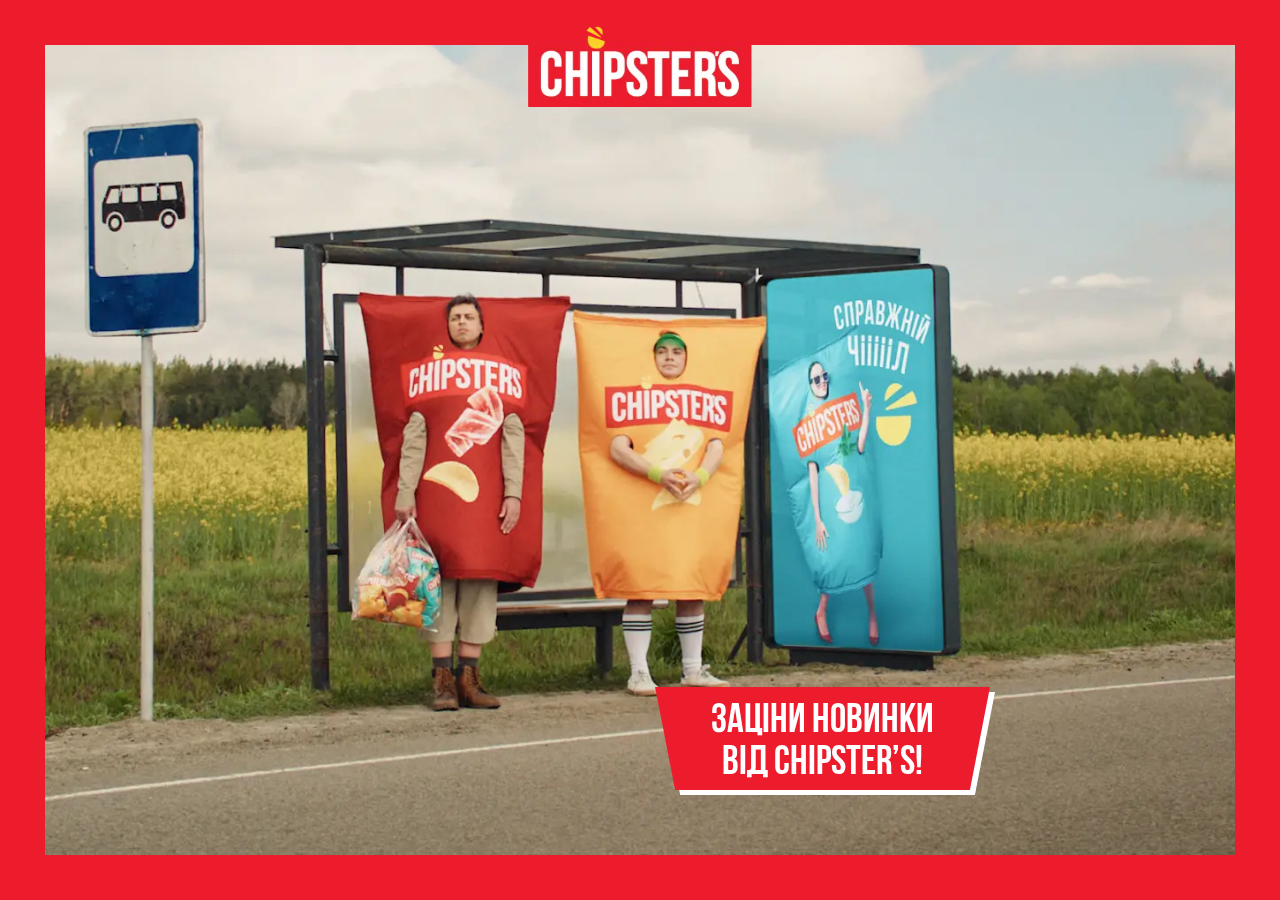
==== docs/index.html @ 25681786 "first commit" ====
<!DOCTYPE html>
<html lang="uk">

<head>
	<title>CHIPSTERS | HOME</title>
	<meta charset="UTF-8">
	<meta name="format-detection" content="telephone=no">
	<!-- <style>body{opacity: 0;}</style> -->
	<link rel="stylesheet" href="css/style.min.css?_v=20240806205118">
	<link rel="shortcut icon" href="favicon.ico">
	<!-- <meta name="robots" content="noindex, nofollow"> -->
	<meta name="viewport" content="width=device-width, initial-scale=1.0">
</head>

<body>
	<div class="wrapper">
		<div class="logo">
			<img src="img/logo.webp" width="161" height="58" alt="logo CHIPSTERS">
		</div>
		<main data-fp class="page">
			<section data-fp-section class="section-00">
				<div class="section-00__wrapper">
					<div class="section-00__bg">
						<picture>
							<source srcset="img/bg/bg-01-pc.webp" media="(min-width: 30.061em)" type="image/webp">
							<source srcset="img/bg/bg-01-mob.webp" media="(max-width: 30.061em)" type="image/webp">
							<img class="ibg" src="img/bg/bg-01-pc.webp" width="1400" height="830" alt="Зупинка, біля неї стоять дві пачки чипсів, чекаючи на автобус">
						</picture>
					</div>
					<div class="section-00__bus">
						<picture>
							<source srcset="img/bg/bus-01-pc.webp" media="(min-width: 30.061em)" type="image/webp">
							<source srcset="img/bg/bus-01-mob.webp" media="(max-width: 30.061em)" type="image/webp">
							<img class="ibg" src="img/bg/bus-01-pc.webp" width="1400" height="830" alt="автобус з чипсами-пасажирами, на автобусі надпис справжні чипси для справжнього чілу">
						</picture>
					</div>
					<div class="section-00__btn-wr">
						<button type="button" class="section-00__btn-bus btn btn_1" aria-label="кнопка для анімації автобуса">
							<span>Зацiни новинки<br> вiд CHIPSTER’S!</span>
						</button>
					</div>
					<div class="section-00__btn-2">
						<button type="button" class="section-00__btn-next btn btn_2" aria-label="кнопка перемикання на наступний екран сайту">
							<span>новинки<br> під'їхали</span>
						</button>
						<div class="section-00__arr"></div>
					</div>
					<button type="button" class="section-00__scroll scroll" aria-label="кнопка перемикання на наступний екран">
						<img class="ibg ibg--contain ibg--top" src="img/icons/scroll.svg" width="34" height="55" alt="іконка що вказує на скролл сторінки">
					</button>
				</div>
			</section>
			<section data-fp-section class="section-01">
				<div class="section-01__body slide-1">
					<svg class="section-01__img " width="1440" height="832" viewBox="0 0 1440 832" fill="none" xmlns="http://www.w3.org/2000/svg">
						<path d="M692.547 1315.8L727.543 458.898L770.26 1315.38L692.547 1315.8Z" fill="white" />
						<path d="M762.455 -398L727.543 458.898L684.742 -397.582L762.455 -398Z" fill="white" />
						<path d="M842.346 1308.77L727.539 458.898L918.8 1294.96L842.346 1308.77Z" fill="white" />
						<path d="M612.733 -390.972L727.54 458.898L536.195 -377.167L612.733 -390.972Z" fill="white" />
						<path d="M988.628 1275.97L727.543 458.898L1061.56 1249.2L988.628 1275.97Z" fill="white" />
						<path d="M466.375 -358.175L727.544 458.898L393.445 -331.402L466.375 -358.175Z" fill="white" />
						<path d="M1127.01 1218.41L727.539 458.898L1194.15 1179.34L1127.01 1218.41Z" fill="white" />
						<path d="M328.066 -300.614L727.541 458.898L260.844 -261.542L328.066 -300.614Z" fill="white" />
						<path d="M1253.23 1137.67L727.539 458.898L1312.57 1087.64L1253.23 1137.67Z" fill="white" />
						<path d="M201.845 -219.877L727.541 458.898L142.512 -169.845L201.845 -219.877Z" fill="white" />
						<path d="M1363.43 1036.35L727.543 458.898L1413.2 976.785L1363.43 1036.35Z" fill="white" />
						<path d="M91.5732 -118.558L727.543 458.898L41.8906 -58.9888L91.5732 -118.558Z" fill="white" />
						<path d="M1454.4 917.55L727.543 458.898L1492.92 850.2L1454.4 917.55Z" fill="white" />
						<path d="M0.598881 0.24585L727.542 458.898L-37.9219 67.5962L0.598881 0.24585Z" fill="white" />
						<path d="M1523.22 784.69L727.543 458.898L1549.49 711.734L1523.22 784.69Z" fill="white" />
						<path d="M-68.2164 133.106L727.544 458.898L-94.4844 206.062L-68.2164 133.106Z" fill="white" />
						<path d="M1567.86 642.041L727.539 458.898L1581.04 565.655L1567.86 642.041Z" fill="white" />
						<path d="M-112.867 275.755L727.54 458.898L-126.043 352.141L-112.867 275.755Z" fill="white" />
						<path d="M1587 493.787L727.543 458.898L1586.67 416.229L1587 493.787Z" fill="white" />
						<path d="M-132 424.01L727.542 458.898L-131.664 501.567L-132 424.01Z" fill="white" />
						<path d="M1580.04 344.444L727.543 458.898L1566.19 268.142L1580.04 344.444Z" fill="white" />
						<path d="M-125.035 573.352L727.541 458.898L-111.188 649.655L-125.035 573.352Z" fill="white" />
						<path d="M1547.14 198.616L727.543 458.898L1520.2 125.911L1547.14 198.616Z" fill="white" />
						<path d="M-92.1367 719.18L727.541 458.898L-65.1974 791.969L-92.1367 719.18Z" fill="white" />
						<path d="M1489.31 60.6523L727.543 458.898L1450.12 -6.27979L1489.31 60.6523Z" fill="white" />
						<path d="M-34.3125 857.144L727.543 458.898L4.87967 924.076L-34.3125 857.144Z" fill="white" />
						<path d="M1408.41 -65.1801L727.543 458.898L1358.14 -124.331L1408.41 -65.1801Z" fill="white" />
						<path d="M46.5898 982.976L727.543 458.898L96.8599 1042.13L46.5898 982.976Z" fill="white" />
						<path d="M1306.78 -175.116L727.539 458.898L1246.94 -224.646L1306.78 -175.116Z" fill="white" />
						<path d="M148.219 1092.91L727.541 458.898L208.056 1142.44L148.219 1092.91Z" fill="white" />
						<path d="M1187.53 -265.725L727.543 458.898L1120.05 -304.211L1187.53 -265.725Z" fill="white" />
						<path d="M267.477 1183.52L727.544 458.898L334.951 1222.01L267.477 1183.52Z" fill="white" />
						<path d="M1054.34 -334.331L727.543 458.898L981.159 -360.518L1054.34 -334.331Z" fill="white" />
						<path d="M400.66 1252.13L727.541 458.898L473.841 1278.31L400.66 1252.13Z" fill="white" />
						<path d="M911.163 -378.924L727.539 458.898L834.541 -391.976L911.163 -378.924Z" fill="white" />
						<path d="M543.832 1296.72L727.54 458.898L620.454 1309.77L543.832 1296.72Z" fill="white" />
					</svg>
					<div class="section-01__slider swiper">
						<div class="section-01__wrapper swiper-wrapper">

							<div class="section-01__slide swiper-slide">
								<div class="pack-slide">
									<div class="pack-slide__wr">
										<img loading="lazy" class="pack-slide__pack pack-lt ibg ibg--contain" src="img/packs/pack-01-pc.webp" width="376" height="437" alt="пачка чипсів">
										<svg data-da=".slide-1-pack,820.98,0" class="pack-slide__hand hand-left" width="1388" height="1196" viewBox="0 0 1388 1196" fill="none" xmlns="http://www.w3.org/2000/svg">
											<path class="hand-color" d="M10.1482 225.252C37.7268 385.329 181.028 746.978 337.256 893.183C656.264 1191.3 1216.47 1053.93 1216.47 1053.93L1233.94 1002.64C652.816 1020.48 354.418 332.757 260.501 106.695L10.1482 225.252Z" fill="#B32306" />
											<path d="M1231.9 999.269C1242.33 988.049 1255.6 978.896 1270.52 975.824C1279.01 974.039 1287.14 975.202 1295.83 975.085C1299.34 974.89 1304.1 987.358 1302.82 988.485C1293.12 995.984 1288.29 994.894 1277.22 998.695C1268.37 1001.49 1260.1 1007.12 1258.96 1017.42C1257.83 1027.72 1264.86 1037.49 1274.89 1040.83C1281.52 1043.15 1288.7 1042.25 1295.17 1039.27C1301.17 1036.34 1308.89 1033.93 1312.61 1027.66C1317.74 1019.28 1314.33 1008.34 1315.04 998.33C1315.31 994.668 1316.28 990.918 1318.55 988.217C1321.05 985.486 1325.13 984.25 1328.17 986.049C1331.2 987.847 1332.38 991.813 1333.03 995.36C1334.88 1005.05 1335.83 1015.09 1335.59 1025.03C1335.36 1033.05 1334.25 1041.65 1327.55 1046.6C1323.43 1049.53 1319.01 1052.02 1314.89 1054.95C1306.16 1060.64 1300.69 1068.09 1311.43 1075.46C1320.13 1081.39 1332.47 1080.33 1342.23 1079.36C1353.84 1078.15 1364.97 1076.76 1375.78 1072.75C1376.45 1072.43 1377.35 1072.07 1378.07 1072.22C1379.29 1072.56 1379.89 1073.69 1380.5 1074.83C1385.66 1088.69 1364.74 1092.76 1355.81 1094.84C1345.03 1097.15 1333.59 1097.85 1322.74 1095.58C1317.21 1094.57 1311.83 1092.83 1306.63 1090.57C1302.18 1088.71 1297.67 1084.43 1293.07 1083.31C1298.74 1093.49 1310.36 1100.27 1320.74 1104.53C1324.7 1106.22 1351.82 1110.82 1343.1 1120.61C1341.64 1122.25 1339.38 1123.01 1337.09 1123.54C1327.67 1125.44 1315.93 1121.58 1307.61 1116.82C1296.28 1110.49 1284.55 1102.76 1275.26 1093.76C1275.45 1111.39 1295.97 1123.83 1298.32 1139.75C1298.24 1145.08 1291.94 1141.51 1289.19 1140.16C1286.45 1138.81 1284.03 1136.21 1281.86 1133.82C1269.95 1120.55 1258.71 1105.02 1244.15 1095.22C1231.38 1086.66 1218.61 1078.09 1213.46 1062.28C1206.07 1039.5 1217.33 1015.36 1231.9 999.269Z" fill="#FEC39C" />
										</svg>
									</div>
									<div class="pack-slide__wr slide-1-pack">
										<picture>
											<source srcset="img/packs/pack-01-pc.webp" media="(min-width: 30.061em)" type="image/webp">
											<source srcset="img/packs/pack-01-mb.webp" media="(max-width: 30.061em)" type="image/webp">
											<img loading="lazy" class="pack-slide__pack pack-center ibg ibg--contain" src="img/packs/pack-01-pc.webp" width="376" height="437" alt="пачка чипсів">
										</picture>
										<div class="swiper-lazy-preloader"></div>
									</div>
									<div class="pack-slide__wr">
										<img loading="lazy" class="pack-slide__pack pack-rt ibg ibg--contain" src="img/packs/pack-01-pc.webp" width="376" height="437" alt="пачка чипсів">
										<svg data-da=".slide-1-pack,820.98,1" class="pack-slide__hand hand-right" width="762" height="504" viewBox="0 0 762 504" fill="none" xmlns="http://www.w3.org/2000/svg">
											<path class="hand-color" d="M590.859 327.993C534.707 316.423 479.385 295.255 430.244 261.28C417.548 252.501 404.939 237.028 381.032 230.828C360.34 227.769 339.079 228.724 318.566 233.774C299.282 238.598 275.85 245.246 261.005 255.652C242.185 268.994 219.065 296.542 213.813 321.552C201.142 299.432 187.747 269.544 160.13 282.194C167.54 278.828 180.539 253.179 183.729 245.494C188.57 233.615 194.47 222.565 201.192 212.086C214.532 191.327 230.895 173.603 248.63 158.274C278.365 132.78 303.483 117.76 338.515 103.909C350.949 98.9385 364.546 94.5971 378.647 91.928C378.601 91.776 378.601 91.7761 378.703 91.5769C436.918 80.9892 516.594 86.2147 549.947 126.397C573.315 154.434 582.551 167.318 610.017 191.214C658.985 233.743 688.264 240.561 736.868 250.208L735.233 340.893C687.348 341.683 639.601 338.096 590.859 327.993Z" fill="#B32306" />
											<path d="M213.16 329.593C209.303 338.824 201.654 346.767 195.906 355.102C186.473 368.946 179.059 384.646 166.686 396.263C162.997 399.608 159.455 402.905 155.526 405.993C148.962 411.089 141.441 415.157 135.116 420.51C132.028 423.162 125.378 434.952 121.373 434.564C116.73 434.213 112.5 430.397 111.373 425.591C108.335 411.228 127.914 401.477 126.924 387.46C126.266 378.837 123.977 368.568 115.726 367.536C92.6806 364.728 63.5785 407.352 92.4651 416.628C96.9397 418.033 104.008 419.442 104.07 426.089C104.045 429.764 99.2392 432.631 95.6923 433.764C91.8038 434.839 84.2154 434.929 80.5357 432.937C69.1553 426.904 58.3859 414.843 57.6918 400.732C57.2986 388.692 63.8262 378.108 72.1123 370.129C76.9025 365.599 79.9907 362.947 86.4984 358.202C91.5638 354.585 96.1656 352.116 101.562 349.059C92.7812 345.197 81.386 347.168 71.9628 346.011C59.8539 344.544 46.8585 348.193 35.0301 349.803C30.6626 350.365 22.7482 352.058 20.0162 346.764C17.3301 341.622 24.0671 337.638 27.4407 335.394C33.347 331.341 40.6346 329.181 47.744 328.578C52.4988 328.226 55.2507 327.681 61.5294 327.01C68.445 326.301 76.8641 326.28 84.1009 326.636C88.4022 326.929 92.7035 327.222 97.0966 327.819C99.6346 328.176 106.836 327.876 108.66 329.627C100.348 321.948 91.8266 322.169 81.639 320.089C75.9361 318.91 70.0956 317.275 64.4488 315.744C58.0731 313.947 51.3459 312.595 45.2302 310.048C42.0755 308.722 35.2971 305.053 35.0369 300.97C34.0932 287.105 87.5036 303.55 92.6815 304.063C96.198 304.441 100.056 304.875 103.608 305.908C90.2143 295.351 84.3584 292.055 72.6208 279.47C69.9858 276.645 61.2298 269.107 62.7329 264.961C65.1074 258.87 73.9498 264.546 76.5032 266.564C94.3668 281.193 125.562 294.898 148.179 285.01C155.044 281.985 161.735 277.849 169.15 276.648C181.182 274.639 193.495 280.541 202.323 289.388C209.086 296.229 214.193 305.098 215.32 314.737C215.891 320.388 214.913 325.2 213.16 329.593Z" fill="#FEC39C" />
										</svg>
									</div>
								</div>
							</div>
							<div class="section-01__slide swiper-slide">
								<div class="pack-slide">
									<div class="pack-slide__wr">
										<img loading="lazy" class="pack-slide__pack pack-lt ibg ibg--contain" src="img/packs/pack-02-pc.webp" width="376" height="437" alt="пачка чипсів">
										<svg data-da=".slide-2-pack,820.98,0" class="pack-slide__hand hand-left" width="1388" height="1196" viewBox="0 0 1388 1196" fill="none" xmlns="http://www.w3.org/2000/svg">
											<path class="hand-color" d="M10.1482 225.252C37.7268 385.329 181.028 746.978 337.256 893.183C656.264 1191.3 1216.47 1053.93 1216.47 1053.93L1233.94 1002.64C652.816 1020.48 354.418 332.757 260.501 106.695L10.1482 225.252Z" fill="#B32306" />
											<path d="M1231.9 999.269C1242.33 988.049 1255.6 978.896 1270.52 975.824C1279.01 974.039 1287.14 975.202 1295.83 975.085C1299.34 974.89 1304.1 987.358 1302.82 988.485C1293.12 995.984 1288.29 994.894 1277.22 998.695C1268.37 1001.49 1260.1 1007.12 1258.96 1017.42C1257.83 1027.72 1264.86 1037.49 1274.89 1040.83C1281.52 1043.15 1288.7 1042.25 1295.17 1039.27C1301.17 1036.34 1308.89 1033.93 1312.61 1027.66C1317.74 1019.28 1314.33 1008.34 1315.04 998.33C1315.31 994.668 1316.28 990.918 1318.55 988.217C1321.05 985.486 1325.13 984.25 1328.17 986.049C1331.2 987.847 1332.38 991.813 1333.03 995.36C1334.88 1005.05 1335.83 1015.09 1335.59 1025.03C1335.36 1033.05 1334.25 1041.65 1327.55 1046.6C1323.43 1049.53 1319.01 1052.02 1314.89 1054.95C1306.16 1060.64 1300.69 1068.09 1311.43 1075.46C1320.13 1081.39 1332.47 1080.33 1342.23 1079.36C1353.84 1078.15 1364.97 1076.76 1375.78 1072.75C1376.45 1072.43 1377.35 1072.07 1378.07 1072.22C1379.29 1072.56 1379.89 1073.69 1380.5 1074.83C1385.66 1088.69 1364.74 1092.76 1355.81 1094.84C1345.03 1097.15 1333.59 1097.85 1322.74 1095.58C1317.21 1094.57 1311.83 1092.83 1306.63 1090.57C1302.18 1088.71 1297.67 1084.43 1293.07 1083.31C1298.74 1093.49 1310.36 1100.27 1320.74 1104.53C1324.7 1106.22 1351.82 1110.82 1343.1 1120.61C1341.64 1122.25 1339.38 1123.01 1337.09 1123.54C1327.67 1125.44 1315.93 1121.58 1307.61 1116.82C1296.28 1110.49 1284.55 1102.76 1275.26 1093.76C1275.45 1111.39 1295.97 1123.83 1298.32 1139.75C1298.24 1145.08 1291.94 1141.51 1289.19 1140.16C1286.45 1138.81 1284.03 1136.21 1281.86 1133.82C1269.95 1120.55 1258.71 1105.02 1244.15 1095.22C1231.38 1086.66 1218.61 1078.09 1213.46 1062.28C1206.07 1039.5 1217.33 1015.36 1231.9 999.269Z" fill="#FEC39C" />
										</svg>
									</div>
									<div class="pack-slide__wr slide-2-pack">
										<picture>
											<source srcset="img/packs/pack-02-pc.webp" media="(min-width: 30.061em)" type="image/webp">
											<source srcset="img/packs/pack-02-mb.webp" media="(max-width: 30.061em)" type="image/webp">
											<img loading="lazy" class="pack-slide__pack pack-center ibg ibg--contain" src="img/packs/pack-02-pc.webp" width="376" height="437" alt="пачка чипсів">
										</picture>
										<div class="swiper-lazy-preloader"></div>
									</div>
									<div class="pack-slide__wr">
										<img loading="lazy" class="pack-slide__pack pack-rt ibg ibg--contain" src="img/packs/pack-02-pc.webp" width="376" height="437" alt="пачка чипсів">
										<svg data-da=".slide-2-pack,820.98,1" class="pack-slide__hand hand-right" width="762" height="504" viewBox="0 0 762 504" fill="none" xmlns="http://www.w3.org/2000/svg">
											<path class="hand-color" d="M590.859 327.993C534.707 316.423 479.385 295.255 430.244 261.28C417.548 252.501 404.939 237.028 381.032 230.828C360.34 227.769 339.079 228.724 318.566 233.774C299.282 238.598 275.85 245.246 261.005 255.652C242.185 268.994 219.065 296.542 213.813 321.552C201.142 299.432 187.747 269.544 160.13 282.194C167.54 278.828 180.539 253.179 183.729 245.494C188.57 233.615 194.47 222.565 201.192 212.086C214.532 191.327 230.895 173.603 248.63 158.274C278.365 132.78 303.483 117.76 338.515 103.909C350.949 98.9385 364.546 94.5971 378.647 91.928C378.601 91.776 378.601 91.7761 378.703 91.5769C436.918 80.9892 516.594 86.2147 549.947 126.397C573.315 154.434 582.551 167.318 610.017 191.214C658.985 233.743 688.264 240.561 736.868 250.208L735.233 340.893C687.348 341.683 639.601 338.096 590.859 327.993Z" fill="#B32306" />
											<path d="M213.16 329.593C209.303 338.824 201.654 346.767 195.906 355.102C186.473 368.946 179.059 384.646 166.686 396.263C162.997 399.608 159.455 402.905 155.526 405.993C148.962 411.089 141.441 415.157 135.116 420.51C132.028 423.162 125.378 434.952 121.373 434.564C116.73 434.213 112.5 430.397 111.373 425.591C108.335 411.228 127.914 401.477 126.924 387.46C126.266 378.837 123.977 368.568 115.726 367.536C92.6806 364.728 63.5785 407.352 92.4651 416.628C96.9397 418.033 104.008 419.442 104.07 426.089C104.045 429.764 99.2392 432.631 95.6923 433.764C91.8038 434.839 84.2154 434.929 80.5357 432.937C69.1553 426.904 58.3859 414.843 57.6918 400.732C57.2986 388.692 63.8262 378.108 72.1123 370.129C76.9025 365.599 79.9907 362.947 86.4984 358.202C91.5638 354.585 96.1656 352.116 101.562 349.059C92.7812 345.197 81.386 347.168 71.9628 346.011C59.8539 344.544 46.8585 348.193 35.0301 349.803C30.6626 350.365 22.7482 352.058 20.0162 346.764C17.3301 341.622 24.0671 337.638 27.4407 335.394C33.347 331.341 40.6346 329.181 47.744 328.578C52.4988 328.226 55.2507 327.681 61.5294 327.01C68.445 326.301 76.8641 326.28 84.1009 326.636C88.4022 326.929 92.7035 327.222 97.0966 327.819C99.6346 328.176 106.836 327.876 108.66 329.627C100.348 321.948 91.8266 322.169 81.639 320.089C75.9361 318.91 70.0956 317.275 64.4488 315.744C58.0731 313.947 51.3459 312.595 45.2302 310.048C42.0755 308.722 35.2971 305.053 35.0369 300.97C34.0932 287.105 87.5036 303.55 92.6815 304.063C96.198 304.441 100.056 304.875 103.608 305.908C90.2143 295.351 84.3584 292.055 72.6208 279.47C69.9858 276.645 61.2298 269.107 62.7329 264.961C65.1074 258.87 73.9498 264.546 76.5032 266.564C94.3668 281.193 125.562 294.898 148.179 285.01C155.044 281.985 161.735 277.849 169.15 276.648C181.182 274.639 193.495 280.541 202.323 289.388C209.086 296.229 214.193 305.098 215.32 314.737C215.891 320.388 214.913 325.2 213.16 329.593Z" fill="#FEC39C" />
										</svg>
									</div>
								</div>
							</div>
							<div class="section-01__slide swiper-slide">
								<div class="pack-slide">
									<div class="pack-slide__wr">
										<img loading="lazy" class="pack-slide__pack pack-lt ibg ibg--contain" src="img/packs/pack-03-pc.webp" width="376" height="437" alt="пачка чипсів">
										<svg data-da=".slide-3-pack,820.98,0" class="pack-slide__hand hand-left" width="1388" height="1196" viewBox="0 0 1388 1196" fill="none" xmlns="http://www.w3.org/2000/svg">
											<path class="hand-color" d="M10.1482 225.252C37.7268 385.329 181.028 746.978 337.256 893.183C656.264 1191.3 1216.47 1053.93 1216.47 1053.93L1233.94 1002.64C652.816 1020.48 354.418 332.757 260.501 106.695L10.1482 225.252Z" fill="#B32306" />
											<path d="M1231.9 999.269C1242.33 988.049 1255.6 978.896 1270.52 975.824C1279.01 974.039 1287.14 975.202 1295.83 975.085C1299.34 974.89 1304.1 987.358 1302.82 988.485C1293.12 995.984 1288.29 994.894 1277.22 998.695C1268.37 1001.49 1260.1 1007.12 1258.96 1017.42C1257.83 1027.72 1264.86 1037.49 1274.89 1040.83C1281.52 1043.15 1288.7 1042.25 1295.17 1039.27C1301.17 1036.34 1308.89 1033.93 1312.61 1027.66C1317.74 1019.28 1314.33 1008.34 1315.04 998.33C1315.31 994.668 1316.28 990.918 1318.55 988.217C1321.05 985.486 1325.13 984.25 1328.17 986.049C1331.2 987.847 1332.38 991.813 1333.03 995.36C1334.88 1005.05 1335.83 1015.09 1335.59 1025.03C1335.36 1033.05 1334.25 1041.65 1327.55 1046.6C1323.43 1049.53 1319.01 1052.02 1314.89 1054.95C1306.16 1060.64 1300.69 1068.09 1311.43 1075.46C1320.13 1081.39 1332.47 1080.33 1342.23 1079.36C1353.84 1078.15 1364.97 1076.76 1375.78 1072.75C1376.45 1072.43 1377.35 1072.07 1378.07 1072.22C1379.29 1072.56 1379.89 1073.69 1380.5 1074.83C1385.66 1088.69 1364.74 1092.76 1355.81 1094.84C1345.03 1097.15 1333.59 1097.85 1322.74 1095.58C1317.21 1094.57 1311.83 1092.83 1306.63 1090.57C1302.18 1088.71 1297.67 1084.43 1293.07 1083.31C1298.74 1093.49 1310.36 1100.27 1320.74 1104.53C1324.7 1106.22 1351.82 1110.82 1343.1 1120.61C1341.64 1122.25 1339.38 1123.01 1337.09 1123.54C1327.67 1125.44 1315.93 1121.58 1307.61 1116.82C1296.28 1110.49 1284.55 1102.76 1275.26 1093.76C1275.45 1111.39 1295.97 1123.83 1298.32 1139.75C1298.24 1145.08 1291.94 1141.51 1289.19 1140.16C1286.45 1138.81 1284.03 1136.21 1281.86 1133.82C1269.95 1120.55 1258.71 1105.02 1244.15 1095.22C1231.38 1086.66 1218.61 1078.09 1213.46 1062.28C1206.07 1039.5 1217.33 1015.36 1231.9 999.269Z" fill="#FEC39C" />
										</svg>
									</div>
									<div class="pack-slide__wr slide-3-pack">
										<picture>
											<source srcset="img/packs/pack-03-pc.webp" media="(min-width: 30.061em)" type="image/webp">
											<source srcset="img/packs/pack-03-mb.webp" media="(max-width: 30.061em)" type="image/webp">
											<img loading="lazy" class="pack-slide__pack pack-center ibg ibg--contain" src="img/packs/pack-03-pc.webp" width="376" height="437" alt="пачка чипсів">
										</picture>
										<div class="swiper-lazy-preloader"></div>
									</div>
									<div class="pack-slide__wr">
										<img loading="lazy" class="pack-slide__pack pack-rt ibg ibg--contain" src="img/packs/pack-03-pc.webp" width="376" height="437" alt="пачка чипсів">
										<svg data-da=".slide-3-pack,820.98,1" class="pack-slide__hand hand-right" width="762" height="504" viewBox="0 0 762 504" fill="none" xmlns="http://www.w3.org/2000/svg">
											<path class="hand-color" d="M590.859 327.993C534.707 316.423 479.385 295.255 430.244 261.28C417.548 252.501 404.939 237.028 381.032 230.828C360.34 227.769 339.079 228.724 318.566 233.774C299.282 238.598 275.85 245.246 261.005 255.652C242.185 268.994 219.065 296.542 213.813 321.552C201.142 299.432 187.747 269.544 160.13 282.194C167.54 278.828 180.539 253.179 183.729 245.494C188.57 233.615 194.47 222.565 201.192 212.086C214.532 191.327 230.895 173.603 248.63 158.274C278.365 132.78 303.483 117.76 338.515 103.909C350.949 98.9385 364.546 94.5971 378.647 91.928C378.601 91.776 378.601 91.7761 378.703 91.5769C436.918 80.9892 516.594 86.2147 549.947 126.397C573.315 154.434 582.551 167.318 610.017 191.214C658.985 233.743 688.264 240.561 736.868 250.208L735.233 340.893C687.348 341.683 639.601 338.096 590.859 327.993Z" fill="#B32306" />
											<path d="M213.16 329.593C209.303 338.824 201.654 346.767 195.906 355.102C186.473 368.946 179.059 384.646 166.686 396.263C162.997 399.608 159.455 402.905 155.526 405.993C148.962 411.089 141.441 415.157 135.116 420.51C132.028 423.162 125.378 434.952 121.373 434.564C116.73 434.213 112.5 430.397 111.373 425.591C108.335 411.228 127.914 401.477 126.924 387.46C126.266 378.837 123.977 368.568 115.726 367.536C92.6806 364.728 63.5785 407.352 92.4651 416.628C96.9397 418.033 104.008 419.442 104.07 426.089C104.045 429.764 99.2392 432.631 95.6923 433.764C91.8038 434.839 84.2154 434.929 80.5357 432.937C69.1553 426.904 58.3859 414.843 57.6918 400.732C57.2986 388.692 63.8262 378.108 72.1123 370.129C76.9025 365.599 79.9907 362.947 86.4984 358.202C91.5638 354.585 96.1656 352.116 101.562 349.059C92.7812 345.197 81.386 347.168 71.9628 346.011C59.8539 344.544 46.8585 348.193 35.0301 349.803C30.6626 350.365 22.7482 352.058 20.0162 346.764C17.3301 341.622 24.0671 337.638 27.4407 335.394C33.347 331.341 40.6346 329.181 47.744 328.578C52.4988 328.226 55.2507 327.681 61.5294 327.01C68.445 326.301 76.8641 326.28 84.1009 326.636C88.4022 326.929 92.7035 327.222 97.0966 327.819C99.6346 328.176 106.836 327.876 108.66 329.627C100.348 321.948 91.8266 322.169 81.639 320.089C75.9361 318.91 70.0956 317.275 64.4488 315.744C58.0731 313.947 51.3459 312.595 45.2302 310.048C42.0755 308.722 35.2971 305.053 35.0369 300.97C34.0932 287.105 87.5036 303.55 92.6815 304.063C96.198 304.441 100.056 304.875 103.608 305.908C90.2143 295.351 84.3584 292.055 72.6208 279.47C69.9858 276.645 61.2298 269.107 62.7329 264.961C65.1074 258.87 73.9498 264.546 76.5032 266.564C94.3668 281.193 125.562 294.898 148.179 285.01C155.044 281.985 161.735 277.849 169.15 276.648C181.182 274.639 193.495 280.541 202.323 289.388C209.086 296.229 214.193 305.098 215.32 314.737C215.891 320.388 214.913 325.2 213.16 329.593Z" fill="#FEC39C" />
										</svg>
									</div>
								</div>
							</div>
							<div class="section-01__slide swiper-slide">
								<div class="pack-slide">
									<div class="pack-slide__wr">
										<img loading="lazy" class="pack-slide__pack pack-lt ibg ibg--contain" src="img/packs/pack-04-pc.webp" width="376" height="437" alt="пачка чипсів">
										<svg data-da=".slide-4-pack,820.98,0" class="pack-slide__hand hand-left" width="1388" height="1196" viewBox="0 0 1388 1196" fill="none" xmlns="http://www.w3.org/2000/svg">
											<path class="hand-color" d="M10.1482 225.252C37.7268 385.329 181.028 746.978 337.256 893.183C656.264 1191.3 1216.47 1053.93 1216.47 1053.93L1233.94 1002.64C652.816 1020.48 354.418 332.757 260.501 106.695L10.1482 225.252Z" fill="#B32306" />
											<path d="M1231.9 999.269C1242.33 988.049 1255.6 978.896 1270.52 975.824C1279.01 974.039 1287.14 975.202 1295.83 975.085C1299.34 974.89 1304.1 987.358 1302.82 988.485C1293.12 995.984 1288.29 994.894 1277.22 998.695C1268.37 1001.49 1260.1 1007.12 1258.96 1017.42C1257.83 1027.72 1264.86 1037.49 1274.89 1040.83C1281.52 1043.15 1288.7 1042.25 1295.17 1039.27C1301.17 1036.34 1308.89 1033.93 1312.61 1027.66C1317.74 1019.28 1314.33 1008.34 1315.04 998.33C1315.31 994.668 1316.28 990.918 1318.55 988.217C1321.05 985.486 1325.13 984.25 1328.17 986.049C1331.2 987.847 1332.38 991.813 1333.03 995.36C1334.88 1005.05 1335.83 1015.09 1335.59 1025.03C1335.36 1033.05 1334.25 1041.65 1327.55 1046.6C1323.43 1049.53 1319.01 1052.02 1314.89 1054.95C1306.16 1060.64 1300.69 1068.09 1311.43 1075.46C1320.13 1081.39 1332.47 1080.33 1342.23 1079.36C1353.84 1078.15 1364.97 1076.76 1375.78 1072.75C1376.45 1072.43 1377.35 1072.07 1378.07 1072.22C1379.29 1072.56 1379.89 1073.69 1380.5 1074.83C1385.66 1088.69 1364.74 1092.76 1355.81 1094.84C1345.03 1097.15 1333.59 1097.85 1322.74 1095.58C1317.21 1094.57 1311.83 1092.83 1306.63 1090.57C1302.18 1088.71 1297.67 1084.43 1293.07 1083.31C1298.74 1093.49 1310.36 1100.27 1320.74 1104.53C1324.7 1106.22 1351.82 1110.82 1343.1 1120.61C1341.64 1122.25 1339.38 1123.01 1337.09 1123.54C1327.67 1125.44 1315.93 1121.58 1307.61 1116.82C1296.28 1110.49 1284.55 1102.76 1275.26 1093.76C1275.45 1111.39 1295.97 1123.83 1298.32 1139.75C1298.24 1145.08 1291.94 1141.51 1289.19 1140.16C1286.45 1138.81 1284.03 1136.21 1281.86 1133.82C1269.95 1120.55 1258.71 1105.02 1244.15 1095.22C1231.38 1086.66 1218.61 1078.09 1213.46 1062.28C1206.07 1039.5 1217.33 1015.36 1231.9 999.269Z" fill="#FEC39C" />
										</svg>
									</div>
									<div class="pack-slide__wr slide-4-pack">
										<picture>
											<source srcset="img/packs/pack-04-pc.webp" media="(min-width: 30.061em)" type="image/webp">
											<source srcset="img/packs/pack-04-mb.webp" media="(max-width: 30.061em)" type="image/webp">
											<img loading="lazy" class="pack-slide__pack pack-center ibg ibg--contain" src="img/packs/pack-04-pc.webp" width="376" height="437" alt="пачка чипсів">
										</picture>
										<div class="swiper-lazy-preloader"></div>
									</div>
									<div class="pack-slide__wr">
										<img loading="lazy" class="pack-slide__pack pack-rt ibg ibg--contain" src="img/packs/pack-04-pc.webp" width="376" height="437" alt="пачка чипсів">
										<svg data-da=".slide-4-pack,820.98,1" class="pack-slide__hand hand-right" width="762" height="504" viewBox="0 0 762 504" fill="none" xmlns="http://www.w3.org/2000/svg">
											<path class="hand-color" d="M590.859 327.993C534.707 316.423 479.385 295.255 430.244 261.28C417.548 252.501 404.939 237.028 381.032 230.828C360.34 227.769 339.079 228.724 318.566 233.774C299.282 238.598 275.85 245.246 261.005 255.652C242.185 268.994 219.065 296.542 213.813 321.552C201.142 299.432 187.747 269.544 160.13 282.194C167.54 278.828 180.539 253.179 183.729 245.494C188.57 233.615 194.47 222.565 201.192 212.086C214.532 191.327 230.895 173.603 248.63 158.274C278.365 132.78 303.483 117.76 338.515 103.909C350.949 98.9385 364.546 94.5971 378.647 91.928C378.601 91.776 378.601 91.7761 378.703 91.5769C436.918 80.9892 516.594 86.2147 549.947 126.397C573.315 154.434 582.551 167.318 610.017 191.214C658.985 233.743 688.264 240.561 736.868 250.208L735.233 340.893C687.348 341.683 639.601 338.096 590.859 327.993Z" fill="#B32306" />
											<path d="M213.16 329.593C209.303 338.824 201.654 346.767 195.906 355.102C186.473 368.946 179.059 384.646 166.686 396.263C162.997 399.608 159.455 402.905 155.526 405.993C148.962 411.089 141.441 415.157 135.116 420.51C132.028 423.162 125.378 434.952 121.373 434.564C116.73 434.213 112.5 430.397 111.373 425.591C108.335 411.228 127.914 401.477 126.924 387.46C126.266 378.837 123.977 368.568 115.726 367.536C92.6806 364.728 63.5785 407.352 92.4651 416.628C96.9397 418.033 104.008 419.442 104.07 426.089C104.045 429.764 99.2392 432.631 95.6923 433.764C91.8038 434.839 84.2154 434.929 80.5357 432.937C69.1553 426.904 58.3859 414.843 57.6918 400.732C57.2986 388.692 63.8262 378.108 72.1123 370.129C76.9025 365.599 79.9907 362.947 86.4984 358.202C91.5638 354.585 96.1656 352.116 101.562 349.059C92.7812 345.197 81.386 347.168 71.9628 346.011C59.8539 344.544 46.8585 348.193 35.0301 349.803C30.6626 350.365 22.7482 352.058 20.0162 346.764C17.3301 341.622 24.0671 337.638 27.4407 335.394C33.347 331.341 40.6346 329.181 47.744 328.578C52.4988 328.226 55.2507 327.681 61.5294 327.01C68.445 326.301 76.8641 326.28 84.1009 326.636C88.4022 326.929 92.7035 327.222 97.0966 327.819C99.6346 328.176 106.836 327.876 108.66 329.627C100.348 321.948 91.8266 322.169 81.639 320.089C75.9361 318.91 70.0956 317.275 64.4488 315.744C58.0731 313.947 51.3459 312.595 45.2302 310.048C42.0755 308.722 35.2971 305.053 35.0369 300.97C34.0932 287.105 87.5036 303.55 92.6815 304.063C96.198 304.441 100.056 304.875 103.608 305.908C90.2143 295.351 84.3584 292.055 72.6208 279.47C69.9858 276.645 61.2298 269.107 62.7329 264.961C65.1074 258.87 73.9498 264.546 76.5032 266.564C94.3668 281.193 125.562 294.898 148.179 285.01C155.044 281.985 161.735 277.849 169.15 276.648C181.182 274.639 193.495 280.541 202.323 289.388C209.086 296.229 214.193 305.098 215.32 314.737C215.891 320.388 214.913 325.2 213.16 329.593Z" fill="#FEC39C" />
										</svg>
									</div>
								</div>
							</div>
							<div class="section-01__slide swiper-slide">
								<div class="pack-slide">
									<div class="pack-slide__wr">
										<img loading="lazy" class="pack-slide__pack pack-lt ibg ibg--contain" src="img/packs/pack-05-pc.webp" width="376" height="437" alt="пачка чипсів">
										<svg data-da=".slide-5-pack,820.98,0" class="pack-slide__hand hand-left" width="1388" height="1196" viewBox="0 0 1388 1196" fill="none" xmlns="http://www.w3.org/2000/svg">
											<path class="hand-color" d="M10.1482 225.252C37.7268 385.329 181.028 746.978 337.256 893.183C656.264 1191.3 1216.47 1053.93 1216.47 1053.93L1233.94 1002.64C652.816 1020.48 354.418 332.757 260.501 106.695L10.1482 225.252Z" fill="#B32306" />
											<path d="M1231.9 999.269C1242.33 988.049 1255.6 978.896 1270.52 975.824C1279.01 974.039 1287.14 975.202 1295.83 975.085C1299.34 974.89 1304.1 987.358 1302.82 988.485C1293.12 995.984 1288.29 994.894 1277.22 998.695C1268.37 1001.49 1260.1 1007.12 1258.96 1017.42C1257.83 1027.72 1264.86 1037.49 1274.89 1040.83C1281.52 1043.15 1288.7 1042.25 1295.17 1039.27C1301.17 1036.34 1308.89 1033.93 1312.61 1027.66C1317.74 1019.28 1314.33 1008.34 1315.04 998.33C1315.31 994.668 1316.28 990.918 1318.55 988.217C1321.05 985.486 1325.13 984.25 1328.17 986.049C1331.2 987.847 1332.38 991.813 1333.03 995.36C1334.88 1005.05 1335.83 1015.09 1335.59 1025.03C1335.36 1033.05 1334.25 1041.65 1327.55 1046.6C1323.43 1049.53 1319.01 1052.02 1314.89 1054.95C1306.16 1060.64 1300.69 1068.09 1311.43 1075.46C1320.13 1081.39 1332.47 1080.33 1342.23 1079.36C1353.84 1078.15 1364.97 1076.76 1375.78 1072.75C1376.45 1072.43 1377.35 1072.07 1378.07 1072.22C1379.29 1072.56 1379.89 1073.69 1380.5 1074.83C1385.66 1088.69 1364.74 1092.76 1355.81 1094.84C1345.03 1097.15 1333.59 1097.85 1322.74 1095.58C1317.21 1094.57 1311.83 1092.83 1306.63 1090.57C1302.18 1088.71 1297.67 1084.43 1293.07 1083.31C1298.74 1093.49 1310.36 1100.27 1320.74 1104.53C1324.7 1106.22 1351.82 1110.82 1343.1 1120.61C1341.64 1122.25 1339.38 1123.01 1337.09 1123.54C1327.67 1125.44 1315.93 1121.58 1307.61 1116.82C1296.28 1110.49 1284.55 1102.76 1275.26 1093.76C1275.45 1111.39 1295.97 1123.83 1298.32 1139.75C1298.24 1145.08 1291.94 1141.51 1289.19 1140.16C1286.45 1138.81 1284.03 1136.21 1281.86 1133.82C1269.95 1120.55 1258.71 1105.02 1244.15 1095.22C1231.38 1086.66 1218.61 1078.09 1213.46 1062.28C1206.07 1039.5 1217.33 1015.36 1231.9 999.269Z" fill="#FEC39C" />
										</svg>
									</div>
									<div class="pack-slide__wr slide-5-pack">
										<picture>
											<source srcset="img/packs/pack-05-pc.webp" media="(min-width: 30.061em)" type="image/webp">
											<source srcset="img/packs/pack-05-mb.webp" media="(max-width: 30.061em)" type="image/webp">
											<img loading="lazy" class="pack-slide__pack pack-center ibg ibg--contain" src="img/packs/pack-05-pc.webp" width="376" height="437" alt="пачка чипсів">
										</picture>
										<div class="swiper-lazy-preloader"></div>
									</div>
									<div class="pack-slide__wr">
										<img loading="lazy" class="pack-slide__pack pack-rt ibg ibg--contain" src="img/packs/pack-05-pc.webp" width="376" height="437" alt="пачка чипсів">
										<svg data-da=".slide-5-pack,820.98,1" class="pack-slide__hand hand-right" width="762" height="504" viewBox="0 0 762 504" fill="none" xmlns="http://www.w3.org/2000/svg">
											<path class="hand-color" d="M590.859 327.993C534.707 316.423 479.385 295.255 430.244 261.28C417.548 252.501 404.939 237.028 381.032 230.828C360.34 227.769 339.079 228.724 318.566 233.774C299.282 238.598 275.85 245.246 261.005 255.652C242.185 268.994 219.065 296.542 213.813 321.552C201.142 299.432 187.747 269.544 160.13 282.194C167.54 278.828 180.539 253.179 183.729 245.494C188.57 233.615 194.47 222.565 201.192 212.086C214.532 191.327 230.895 173.603 248.63 158.274C278.365 132.78 303.483 117.76 338.515 103.909C350.949 98.9385 364.546 94.5971 378.647 91.928C378.601 91.776 378.601 91.7761 378.703 91.5769C436.918 80.9892 516.594 86.2147 549.947 126.397C573.315 154.434 582.551 167.318 610.017 191.214C658.985 233.743 688.264 240.561 736.868 250.208L735.233 340.893C687.348 341.683 639.601 338.096 590.859 327.993Z" fill="#B32306" />
											<path d="M213.16 329.593C209.303 338.824 201.654 346.767 195.906 355.102C186.473 368.946 179.059 384.646 166.686 396.263C162.997 399.608 159.455 402.905 155.526 405.993C148.962 411.089 141.441 415.157 135.116 420.51C132.028 423.162 125.378 434.952 121.373 434.564C116.73 434.213 112.5 430.397 111.373 425.591C108.335 411.228 127.914 401.477 126.924 387.46C126.266 378.837 123.977 368.568 115.726 367.536C92.6806 364.728 63.5785 407.352 92.4651 416.628C96.9397 418.033 104.008 419.442 104.07 426.089C104.045 429.764 99.2392 432.631 95.6923 433.764C91.8038 434.839 84.2154 434.929 80.5357 432.937C69.1553 426.904 58.3859 414.843 57.6918 400.732C57.2986 388.692 63.8262 378.108 72.1123 370.129C76.9025 365.599 79.9907 362.947 86.4984 358.202C91.5638 354.585 96.1656 352.116 101.562 349.059C92.7812 345.197 81.386 347.168 71.9628 346.011C59.8539 344.544 46.8585 348.193 35.0301 349.803C30.6626 350.365 22.7482 352.058 20.0162 346.764C17.3301 341.622 24.0671 337.638 27.4407 335.394C33.347 331.341 40.6346 329.181 47.744 328.578C52.4988 328.226 55.2507 327.681 61.5294 327.01C68.445 326.301 76.8641 326.28 84.1009 326.636C88.4022 326.929 92.7035 327.222 97.0966 327.819C99.6346 328.176 106.836 327.876 108.66 329.627C100.348 321.948 91.8266 322.169 81.639 320.089C75.9361 318.91 70.0956 317.275 64.4488 315.744C58.0731 313.947 51.3459 312.595 45.2302 310.048C42.0755 308.722 35.2971 305.053 35.0369 300.97C34.0932 287.105 87.5036 303.55 92.6815 304.063C96.198 304.441 100.056 304.875 103.608 305.908C90.2143 295.351 84.3584 292.055 72.6208 279.47C69.9858 276.645 61.2298 269.107 62.7329 264.961C65.1074 258.87 73.9498 264.546 76.5032 266.564C94.3668 281.193 125.562 294.898 148.179 285.01C155.044 281.985 161.735 277.849 169.15 276.648C181.182 274.639 193.495 280.541 202.323 289.388C209.086 296.229 214.193 305.098 215.32 314.737C215.891 320.388 214.913 325.2 213.16 329.593Z" fill="#FEC39C" />
										</svg>
									</div>
								</div>
							</div>
							<div class="section-01__slide swiper-slide">
								<div class="pack-slide">
									<div class="pack-slide__wr">
										<img loading="lazy" class="pack-slide__pack pack-lt ibg ibg--contain" src="img/packs/pack-06-pc.webp" width="376" height="437" alt="пачка чипсів">
										<svg data-da=".slide-6-pack,820.98,0" class="pack-slide__hand hand-left" width="1388" height="1196" viewBox="0 0 1388 1196" fill="none" xmlns="http://www.w3.org/2000/svg">
											<path class="hand-color" d="M10.1482 225.252C37.7268 385.329 181.028 746.978 337.256 893.183C656.264 1191.3 1216.47 1053.93 1216.47 1053.93L1233.94 1002.64C652.816 1020.48 354.418 332.757 260.501 106.695L10.1482 225.252Z" fill="#B32306" />
											<path d="M1231.9 999.269C1242.33 988.049 1255.6 978.896 1270.52 975.824C1279.01 974.039 1287.14 975.202 1295.83 975.085C1299.34 974.89 1304.1 987.358 1302.82 988.485C1293.12 995.984 1288.29 994.894 1277.22 998.695C1268.37 1001.49 1260.1 1007.12 1258.96 1017.42C1257.83 1027.72 1264.86 1037.49 1274.89 1040.83C1281.52 1043.15 1288.7 1042.25 1295.17 1039.27C1301.17 1036.34 1308.89 1033.93 1312.61 1027.66C1317.74 1019.28 1314.33 1008.34 1315.04 998.33C1315.31 994.668 1316.28 990.918 1318.55 988.217C1321.05 985.486 1325.13 984.25 1328.17 986.049C1331.2 987.847 1332.38 991.813 1333.03 995.36C1334.88 1005.05 1335.83 1015.09 1335.59 1025.03C1335.36 1033.05 1334.25 1041.65 1327.55 1046.6C1323.43 1049.53 1319.01 1052.02 1314.89 1054.95C1306.16 1060.64 1300.69 1068.09 1311.43 1075.46C1320.13 1081.39 1332.47 1080.33 1342.23 1079.36C1353.84 1078.15 1364.97 1076.76 1375.78 1072.75C1376.45 1072.43 1377.35 1072.07 1378.07 1072.22C1379.29 1072.56 1379.89 1073.69 1380.5 1074.83C1385.66 1088.69 1364.74 1092.76 1355.81 1094.84C1345.03 1097.15 1333.59 1097.85 1322.74 1095.58C1317.21 1094.57 1311.83 1092.83 1306.63 1090.57C1302.18 1088.71 1297.67 1084.43 1293.07 1083.31C1298.74 1093.49 1310.36 1100.27 1320.74 1104.53C1324.7 1106.22 1351.82 1110.82 1343.1 1120.61C1341.64 1122.25 1339.38 1123.01 1337.09 1123.54C1327.67 1125.44 1315.93 1121.58 1307.61 1116.82C1296.28 1110.49 1284.55 1102.76 1275.26 1093.76C1275.45 1111.39 1295.97 1123.83 1298.32 1139.75C1298.24 1145.08 1291.94 1141.51 1289.19 1140.16C1286.45 1138.81 1284.03 1136.21 1281.86 1133.82C1269.95 1120.55 1258.71 1105.02 1244.15 1095.22C1231.38 1086.66 1218.61 1078.09 1213.46 1062.28C1206.07 1039.5 1217.33 1015.36 1231.9 999.269Z" fill="#FEC39C" />
										</svg>
									</div>
									<div class="pack-slide__wr slide-6-pack">
										<picture>
											<source srcset="img/packs/pack-06-pc.webp" media="(min-width: 30.061em)" type="image/webp">
											<source srcset="img/packs/pack-06-mb.webp" media="(max-width: 30.061em)" type="image/webp">
											<img loading="lazy" class="pack-slide__pack pack-center ibg ibg--contain" src="img/packs/pack-06-pc.webp" width="376" height="437" alt="пачка чипсів">
										</picture>
										<div class="swiper-lazy-preloader"></div>
									</div>
									<div class="pack-slide__wr">
										<img loading="lazy" class="pack-slide__pack pack-rt ibg ibg--contain" src="img/packs/pack-06-pc.webp" width="376" height="437" alt="пачка чипсів">
										<svg data-da=".slide-6-pack,820.98,1" class="pack-slide__hand hand-right" width="762" height="504" viewBox="0 0 762 504" fill="none" xmlns="http://www.w3.org/2000/svg">
											<path class="hand-color" d="M590.859 327.993C534.707 316.423 479.385 295.255 430.244 261.28C417.548 252.501 404.939 237.028 381.032 230.828C360.34 227.769 339.079 228.724 318.566 233.774C299.282 238.598 275.85 245.246 261.005 255.652C242.185 268.994 219.065 296.542 213.813 321.552C201.142 299.432 187.747 269.544 160.13 282.194C167.54 278.828 180.539 253.179 183.729 245.494C188.57 233.615 194.47 222.565 201.192 212.086C214.532 191.327 230.895 173.603 248.63 158.274C278.365 132.78 303.483 117.76 338.515 103.909C350.949 98.9385 364.546 94.5971 378.647 91.928C378.601 91.776 378.601 91.7761 378.703 91.5769C436.918 80.9892 516.594 86.2147 549.947 126.397C573.315 154.434 582.551 167.318 610.017 191.214C658.985 233.743 688.264 240.561 736.868 250.208L735.233 340.893C687.348 341.683 639.601 338.096 590.859 327.993Z" fill="#B32306" />
											<path d="M213.16 329.593C209.303 338.824 201.654 346.767 195.906 355.102C186.473 368.946 179.059 384.646 166.686 396.263C162.997 399.608 159.455 402.905 155.526 405.993C148.962 411.089 141.441 415.157 135.116 420.51C132.028 423.162 125.378 434.952 121.373 434.564C116.73 434.213 112.5 430.397 111.373 425.591C108.335 411.228 127.914 401.477 126.924 387.46C126.266 378.837 123.977 368.568 115.726 367.536C92.6806 364.728 63.5785 407.352 92.4651 416.628C96.9397 418.033 104.008 419.442 104.07 426.089C104.045 429.764 99.2392 432.631 95.6923 433.764C91.8038 434.839 84.2154 434.929 80.5357 432.937C69.1553 426.904 58.3859 414.843 57.6918 400.732C57.2986 388.692 63.8262 378.108 72.1123 370.129C76.9025 365.599 79.9907 362.947 86.4984 358.202C91.5638 354.585 96.1656 352.116 101.562 349.059C92.7812 345.197 81.386 347.168 71.9628 346.011C59.8539 344.544 46.8585 348.193 35.0301 349.803C30.6626 350.365 22.7482 352.058 20.0162 346.764C17.3301 341.622 24.0671 337.638 27.4407 335.394C33.347 331.341 40.6346 329.181 47.744 328.578C52.4988 328.226 55.2507 327.681 61.5294 327.01C68.445 326.301 76.8641 326.28 84.1009 326.636C88.4022 326.929 92.7035 327.222 97.0966 327.819C99.6346 328.176 106.836 327.876 108.66 329.627C100.348 321.948 91.8266 322.169 81.639 320.089C75.9361 318.91 70.0956 317.275 64.4488 315.744C58.0731 313.947 51.3459 312.595 45.2302 310.048C42.0755 308.722 35.2971 305.053 35.0369 300.97C34.0932 287.105 87.5036 303.55 92.6815 304.063C96.198 304.441 100.056 304.875 103.608 305.908C90.2143 295.351 84.3584 292.055 72.6208 279.47C69.9858 276.645 61.2298 269.107 62.7329 264.961C65.1074 258.87 73.9498 264.546 76.5032 266.564C94.3668 281.193 125.562 294.898 148.179 285.01C155.044 281.985 161.735 277.849 169.15 276.648C181.182 274.639 193.495 280.541 202.323 289.388C209.086 296.229 214.193 305.098 215.32 314.737C215.891 320.388 214.913 325.2 213.16 329.593Z" fill="#FEC39C" />
										</svg>
									</div>
								</div>
							</div>
							<div class="section-01__slide swiper-slide">
								<div class="pack-slide">
									<div class="pack-slide__wr">
										<img loading="lazy" class="pack-slide__pack pack-lt ibg ibg--contain" src="img/packs/pack-07-pc.webp" width="376" height="437" alt="пачка чипсів">
										<svg data-da=".slide-7-pack,820.98,0" class="pack-slide__hand hand-left" width="1388" height="1196" viewBox="0 0 1388 1196" fill="none" xmlns="http://www.w3.org/2000/svg">
											<path class="hand-color" d="M10.1482 225.252C37.7268 385.329 181.028 746.978 337.256 893.183C656.264 1191.3 1216.47 1053.93 1216.47 1053.93L1233.94 1002.64C652.816 1020.48 354.418 332.757 260.501 106.695L10.1482 225.252Z" fill="#B32306" />
											<path d="M1231.9 999.269C1242.33 988.049 1255.6 978.896 1270.52 975.824C1279.01 974.039 1287.14 975.202 1295.83 975.085C1299.34 974.89 1304.1 987.358 1302.82 988.485C1293.12 995.984 1288.29 994.894 1277.22 998.695C1268.37 1001.49 1260.1 1007.12 1258.96 1017.42C1257.83 1027.72 1264.86 1037.49 1274.89 1040.83C1281.52 1043.15 1288.7 1042.25 1295.17 1039.27C1301.17 1036.34 1308.89 1033.93 1312.61 1027.66C1317.74 1019.28 1314.33 1008.34 1315.04 998.33C1315.31 994.668 1316.28 990.918 1318.55 988.217C1321.05 985.486 1325.13 984.25 1328.17 986.049C1331.2 987.847 1332.38 991.813 1333.03 995.36C1334.88 1005.05 1335.83 1015.09 1335.59 1025.03C1335.36 1033.05 1334.25 1041.65 1327.55 1046.6C1323.43 1049.53 1319.01 1052.02 1314.89 1054.95C1306.16 1060.64 1300.69 1068.09 1311.43 1075.46C1320.13 1081.39 1332.47 1080.33 1342.23 1079.36C1353.84 1078.15 1364.97 1076.76 1375.78 1072.75C1376.45 1072.43 1377.35 1072.07 1378.07 1072.22C1379.29 1072.56 1379.89 1073.69 1380.5 1074.83C1385.66 1088.69 1364.74 1092.76 1355.81 1094.84C1345.03 1097.15 1333.59 1097.85 1322.74 1095.58C1317.21 1094.57 1311.83 1092.83 1306.63 1090.57C1302.18 1088.71 1297.67 1084.43 1293.07 1083.31C1298.74 1093.49 1310.36 1100.27 1320.74 1104.53C1324.7 1106.22 1351.82 1110.82 1343.1 1120.61C1341.64 1122.25 1339.38 1123.01 1337.09 1123.54C1327.67 1125.44 1315.93 1121.58 1307.61 1116.82C1296.28 1110.49 1284.55 1102.76 1275.26 1093.76C1275.45 1111.39 1295.97 1123.83 1298.32 1139.75C1298.24 1145.08 1291.94 1141.51 1289.19 1140.16C1286.45 1138.81 1284.03 1136.21 1281.86 1133.82C1269.95 1120.55 1258.71 1105.02 1244.15 1095.22C1231.38 1086.66 1218.61 1078.09 1213.46 1062.28C1206.07 1039.5 1217.33 1015.36 1231.9 999.269Z" fill="#FEC39C" />
										</svg>
									</div>
									<div class="pack-slide__wr slide-7-pack">
										<picture>
											<source srcset="img/packs/pack-07-pc.webp" media="(min-width: 30.061em)" type="image/webp">
											<source srcset="img/packs/pack-07-mb.webp" media="(max-width: 30.061em)" type="image/webp">
											<img loading="lazy" class="pack-slide__pack pack-center ibg ibg--contain" src="img/packs/pack-07-pc.webp" width="376" height="437" alt="пачка чипсів">
										</picture>
										<div class="swiper-lazy-preloader"></div>
									</div>
									<div class="pack-slide__wr">
										<img loading="lazy" class="pack-slide__pack pack-rt ibg ibg--contain" src="img/packs/pack-07-pc.webp" width="376" height="437" alt="пачка чипсів">
										<svg data-da=".slide-7-pack,820.98,1" class="pack-slide__hand hand-right" width="762" height="504" viewBox="0 0 762 504" fill="none" xmlns="http://www.w3.org/2000/svg">
											<path class="hand-color" d="M590.859 327.993C534.707 316.423 479.385 295.255 430.244 261.28C417.548 252.501 404.939 237.028 381.032 230.828C360.34 227.769 339.079 228.724 318.566 233.774C299.282 238.598 275.85 245.246 261.005 255.652C242.185 268.994 219.065 296.542 213.813 321.552C201.142 299.432 187.747 269.544 160.13 282.194C167.54 278.828 180.539 253.179 183.729 245.494C188.57 233.615 194.47 222.565 201.192 212.086C214.532 191.327 230.895 173.603 248.63 158.274C278.365 132.78 303.483 117.76 338.515 103.909C350.949 98.9385 364.546 94.5971 378.647 91.928C378.601 91.776 378.601 91.7761 378.703 91.5769C436.918 80.9892 516.594 86.2147 549.947 126.397C573.315 154.434 582.551 167.318 610.017 191.214C658.985 233.743 688.264 240.561 736.868 250.208L735.233 340.893C687.348 341.683 639.601 338.096 590.859 327.993Z" fill="#B32306" />
											<path d="M213.16 329.593C209.303 338.824 201.654 346.767 195.906 355.102C186.473 368.946 179.059 384.646 166.686 396.263C162.997 399.608 159.455 402.905 155.526 405.993C148.962 411.089 141.441 415.157 135.116 420.51C132.028 423.162 125.378 434.952 121.373 434.564C116.73 434.213 112.5 430.397 111.373 425.591C108.335 411.228 127.914 401.477 126.924 387.46C126.266 378.837 123.977 368.568 115.726 367.536C92.6806 364.728 63.5785 407.352 92.4651 416.628C96.9397 418.033 104.008 419.442 104.07 426.089C104.045 429.764 99.2392 432.631 95.6923 433.764C91.8038 434.839 84.2154 434.929 80.5357 432.937C69.1553 426.904 58.3859 414.843 57.6918 400.732C57.2986 388.692 63.8262 378.108 72.1123 370.129C76.9025 365.599 79.9907 362.947 86.4984 358.202C91.5638 354.585 96.1656 352.116 101.562 349.059C92.7812 345.197 81.386 347.168 71.9628 346.011C59.8539 344.544 46.8585 348.193 35.0301 349.803C30.6626 350.365 22.7482 352.058 20.0162 346.764C17.3301 341.622 24.0671 337.638 27.4407 335.394C33.347 331.341 40.6346 329.181 47.744 328.578C52.4988 328.226 55.2507 327.681 61.5294 327.01C68.445 326.301 76.8641 326.28 84.1009 326.636C88.4022 326.929 92.7035 327.222 97.0966 327.819C99.6346 328.176 106.836 327.876 108.66 329.627C100.348 321.948 91.8266 322.169 81.639 320.089C75.9361 318.91 70.0956 317.275 64.4488 315.744C58.0731 313.947 51.3459 312.595 45.2302 310.048C42.0755 308.722 35.2971 305.053 35.0369 300.97C34.0932 287.105 87.5036 303.55 92.6815 304.063C96.198 304.441 100.056 304.875 103.608 305.908C90.2143 295.351 84.3584 292.055 72.6208 279.47C69.9858 276.645 61.2298 269.107 62.7329 264.961C65.1074 258.87 73.9498 264.546 76.5032 266.564C94.3668 281.193 125.562 294.898 148.179 285.01C155.044 281.985 161.735 277.849 169.15 276.648C181.182 274.639 193.495 280.541 202.323 289.388C209.086 296.229 214.193 305.098 215.32 314.737C215.891 320.388 214.913 325.2 213.16 329.593Z" fill="#FEC39C" />
										</svg>
									</div>
								</div>
							</div>
							<div class="section-01__slide swiper-slide">
								<div class="pack-slide">
									<div class="pack-slide__wr">
										<img loading="lazy" class="pack-slide__pack pack-lt ibg ibg--contain" src="img/packs/pack-08-pc.webp" width="376" height="437" alt="пачка чипсів">
										<svg data-da=".slide-8-pack,820.98,0" class="pack-slide__hand hand-left" width="1388" height="1196" viewBox="0 0 1388 1196" fill="none" xmlns="http://www.w3.org/2000/svg">
											<path class="hand-color" d="M10.1482 225.252C37.7268 385.329 181.028 746.978 337.256 893.183C656.264 1191.3 1216.47 1053.93 1216.47 1053.93L1233.94 1002.64C652.816 1020.48 354.418 332.757 260.501 106.695L10.1482 225.252Z" fill="#B32306" />
											<path d="M1231.9 999.269C1242.33 988.049 1255.6 978.896 1270.52 975.824C1279.01 974.039 1287.14 975.202 1295.83 975.085C1299.34 974.89 1304.1 987.358 1302.82 988.485C1293.12 995.984 1288.29 994.894 1277.22 998.695C1268.37 1001.49 1260.1 1007.12 1258.96 1017.42C1257.83 1027.72 1264.86 1037.49 1274.89 1040.83C1281.52 1043.15 1288.7 1042.25 1295.17 1039.27C1301.17 1036.34 1308.89 1033.93 1312.61 1027.66C1317.74 1019.28 1314.33 1008.34 1315.04 998.33C1315.31 994.668 1316.28 990.918 1318.55 988.217C1321.05 985.486 1325.13 984.25 1328.17 986.049C1331.2 987.847 1332.38 991.813 1333.03 995.36C1334.88 1005.05 1335.83 1015.09 1335.59 1025.03C1335.36 1033.05 1334.25 1041.65 1327.55 1046.6C1323.43 1049.53 1319.01 1052.02 1314.89 1054.95C1306.16 1060.64 1300.69 1068.09 1311.43 1075.46C1320.13 1081.39 1332.47 1080.33 1342.23 1079.36C1353.84 1078.15 1364.97 1076.76 1375.78 1072.75C1376.45 1072.43 1377.35 1072.07 1378.07 1072.22C1379.29 1072.56 1379.89 1073.69 1380.5 1074.83C1385.66 1088.69 1364.74 1092.76 1355.81 1094.84C1345.03 1097.15 1333.59 1097.85 1322.74 1095.58C1317.21 1094.57 1311.83 1092.83 1306.63 1090.57C1302.18 1088.71 1297.67 1084.43 1293.07 1083.31C1298.74 1093.49 1310.36 1100.27 1320.74 1104.53C1324.7 1106.22 1351.82 1110.82 1343.1 1120.61C1341.64 1122.25 1339.38 1123.01 1337.09 1123.54C1327.67 1125.44 1315.93 1121.58 1307.61 1116.82C1296.28 1110.49 1284.55 1102.76 1275.26 1093.76C1275.45 1111.39 1295.97 1123.83 1298.32 1139.75C1298.24 1145.08 1291.94 1141.51 1289.19 1140.16C1286.45 1138.81 1284.03 1136.21 1281.86 1133.82C1269.95 1120.55 1258.71 1105.02 1244.15 1095.22C1231.38 1086.66 1218.61 1078.09 1213.46 1062.28C1206.07 1039.5 1217.33 1015.36 1231.9 999.269Z" fill="#FEC39C" />
										</svg>
									</div>
									<div class="pack-slide__wr slide-8-pack">
										<picture>
											<source srcset="img/packs/pack-08-pc.webp" media="(min-width: 30.061em)" type="image/webp">
											<source srcset="img/packs/pack-08-mb.webp" media="(max-width: 30.061em)" type="image/webp">
											<img loading="lazy" class="pack-slide__pack pack-center ibg ibg--contain" src="img/packs/pack-08-pc.webp" width="376" height="437" alt="пачка чипсів">
										</picture>
										<div class="swiper-lazy-preloader"></div>
									</div>
									<div class="pack-slide__wr">
										<img loading="lazy" class="pack-slide__pack pack-rt ibg ibg--contain" src="img/packs/pack-08-pc.webp" width="376" height="437" alt="пачка чипсів">
										<svg data-da=".slide-8-pack,820.98,1" class="pack-slide__hand hand-right" width="762" height="504" viewBox="0 0 762 504" fill="none" xmlns="http://www.w3.org/2000/svg">
											<path class="hand-color" d="M590.859 327.993C534.707 316.423 479.385 295.255 430.244 261.28C417.548 252.501 404.939 237.028 381.032 230.828C360.34 227.769 339.079 228.724 318.566 233.774C299.282 238.598 275.85 245.246 261.005 255.652C242.185 268.994 219.065 296.542 213.813 321.552C201.142 299.432 187.747 269.544 160.13 282.194C167.54 278.828 180.539 253.179 183.729 245.494C188.57 233.615 194.47 222.565 201.192 212.086C214.532 191.327 230.895 173.603 248.63 158.274C278.365 132.78 303.483 117.76 338.515 103.909C350.949 98.9385 364.546 94.5971 378.647 91.928C378.601 91.776 378.601 91.7761 378.703 91.5769C436.918 80.9892 516.594 86.2147 549.947 126.397C573.315 154.434 582.551 167.318 610.017 191.214C658.985 233.743 688.264 240.561 736.868 250.208L735.233 340.893C687.348 341.683 639.601 338.096 590.859 327.993Z" fill="#B32306" />
											<path d="M213.16 329.593C209.303 338.824 201.654 346.767 195.906 355.102C186.473 368.946 179.059 384.646 166.686 396.263C162.997 399.608 159.455 402.905 155.526 405.993C148.962 411.089 141.441 415.157 135.116 420.51C132.028 423.162 125.378 434.952 121.373 434.564C116.73 434.213 112.5 430.397 111.373 425.591C108.335 411.228 127.914 401.477 126.924 387.46C126.266 378.837 123.977 368.568 115.726 367.536C92.6806 364.728 63.5785 407.352 92.4651 416.628C96.9397 418.033 104.008 419.442 104.07 426.089C104.045 429.764 99.2392 432.631 95.6923 433.764C91.8038 434.839 84.2154 434.929 80.5357 432.937C69.1553 426.904 58.3859 414.843 57.6918 400.732C57.2986 388.692 63.8262 378.108 72.1123 370.129C76.9025 365.599 79.9907 362.947 86.4984 358.202C91.5638 354.585 96.1656 352.116 101.562 349.059C92.7812 345.197 81.386 347.168 71.9628 346.011C59.8539 344.544 46.8585 348.193 35.0301 349.803C30.6626 350.365 22.7482 352.058 20.0162 346.764C17.3301 341.622 24.0671 337.638 27.4407 335.394C33.347 331.341 40.6346 329.181 47.744 328.578C52.4988 328.226 55.2507 327.681 61.5294 327.01C68.445 326.301 76.8641 326.28 84.1009 326.636C88.4022 326.929 92.7035 327.222 97.0966 327.819C99.6346 328.176 106.836 327.876 108.66 329.627C100.348 321.948 91.8266 322.169 81.639 320.089C75.9361 318.91 70.0956 317.275 64.4488 315.744C58.0731 313.947 51.3459 312.595 45.2302 310.048C42.0755 308.722 35.2971 305.053 35.0369 300.97C34.0932 287.105 87.5036 303.55 92.6815 304.063C96.198 304.441 100.056 304.875 103.608 305.908C90.2143 295.351 84.3584 292.055 72.6208 279.47C69.9858 276.645 61.2298 269.107 62.7329 264.961C65.1074 258.87 73.9498 264.546 76.5032 266.564C94.3668 281.193 125.562 294.898 148.179 285.01C155.044 281.985 161.735 277.849 169.15 276.648C181.182 274.639 193.495 280.541 202.323 289.388C209.086 296.229 214.193 305.098 215.32 314.737C215.891 320.388 214.913 325.2 213.16 329.593Z" fill="#FEC39C" />
										</svg>
									</div>
								</div>
							</div>
							<div class="section-01__slide swiper-slide">
								<div class="pack-slide">
									<div class="pack-slide__wr">
										<img loading="lazy" class="pack-slide__pack pack-lt ibg ibg--contain" src="img/packs/pack-09-pc.webp" width="376" height="437" alt="пачка чипсів">
										<svg data-da=".slide-9-pack,820.98,0" class="pack-slide__hand hand-left" width="1388" height="1196" viewBox="0 0 1388 1196" fill="none" xmlns="http://www.w3.org/2000/svg">
											<path class="hand-color" d="M10.1482 225.252C37.7268 385.329 181.028 746.978 337.256 893.183C656.264 1191.3 1216.47 1053.93 1216.47 1053.93L1233.94 1002.64C652.816 1020.48 354.418 332.757 260.501 106.695L10.1482 225.252Z" fill="#B32306" />
											<path d="M1231.9 999.269C1242.33 988.049 1255.6 978.896 1270.52 975.824C1279.01 974.039 1287.14 975.202 1295.83 975.085C1299.34 974.89 1304.1 987.358 1302.82 988.485C1293.12 995.984 1288.29 994.894 1277.22 998.695C1268.37 1001.49 1260.1 1007.12 1258.96 1017.42C1257.83 1027.72 1264.86 1037.49 1274.89 1040.83C1281.52 1043.15 1288.7 1042.25 1295.17 1039.27C1301.17 1036.34 1308.89 1033.93 1312.61 1027.66C1317.74 1019.28 1314.33 1008.34 1315.04 998.33C1315.31 994.668 1316.28 990.918 1318.55 988.217C1321.05 985.486 1325.13 984.25 1328.17 986.049C1331.2 987.847 1332.38 991.813 1333.03 995.36C1334.88 1005.05 1335.83 1015.09 1335.59 1025.03C1335.36 1033.05 1334.25 1041.65 1327.55 1046.6C1323.43 1049.53 1319.01 1052.02 1314.89 1054.95C1306.16 1060.64 1300.69 1068.09 1311.43 1075.46C1320.13 1081.39 1332.47 1080.33 1342.23 1079.36C1353.84 1078.15 1364.97 1076.76 1375.78 1072.75C1376.45 1072.43 1377.35 1072.07 1378.07 1072.22C1379.29 1072.56 1379.89 1073.69 1380.5 1074.83C1385.66 1088.69 1364.74 1092.76 1355.81 1094.84C1345.03 1097.15 1333.59 1097.85 1322.74 1095.58C1317.21 1094.57 1311.83 1092.83 1306.63 1090.57C1302.18 1088.71 1297.67 1084.43 1293.07 1083.31C1298.74 1093.49 1310.36 1100.27 1320.74 1104.53C1324.7 1106.22 1351.82 1110.82 1343.1 1120.61C1341.64 1122.25 1339.38 1123.01 1337.09 1123.54C1327.67 1125.44 1315.93 1121.58 1307.61 1116.82C1296.28 1110.49 1284.55 1102.76 1275.26 1093.76C1275.45 1111.39 1295.97 1123.83 1298.32 1139.75C1298.24 1145.08 1291.94 1141.51 1289.19 1140.16C1286.45 1138.81 1284.03 1136.21 1281.86 1133.82C1269.95 1120.55 1258.71 1105.02 1244.15 1095.22C1231.38 1086.66 1218.61 1078.09 1213.46 1062.28C1206.07 1039.5 1217.33 1015.36 1231.9 999.269Z" fill="#FEC39C" />
										</svg>
									</div>
									<div class="pack-slide__wr slide-9-pack">
										<picture>
											<source srcset="img/packs/pack-09-pc.webp" media="(min-width: 30.061em)" type="image/webp">
											<source srcset="img/packs/pack-09-mb.webp" media="(max-width: 30.061em)" type="image/webp">
											<img loading="lazy" class="pack-slide__pack pack-center ibg ibg--contain" src="img/packs/pack-09-pc.webp" width="376" height="437" alt="пачка чипсів">
										</picture>
										<div class="swiper-lazy-preloader"></div>
									</div>
									<div class="pack-slide__wr">
										<img loading="lazy" class="pack-slide__pack pack-rt ibg ibg--contain" src="img/packs/pack-09-pc.webp" width="376" height="437" alt="пачка чипсів">
										<svg data-da=".slide-9-pack,820.98,1" class="pack-slide__hand hand-right" width="762" height="504" viewBox="0 0 762 504" fill="none" xmlns="http://www.w3.org/2000/svg">
											<path class="hand-color" d="M590.859 327.993C534.707 316.423 479.385 295.255 430.244 261.28C417.548 252.501 404.939 237.028 381.032 230.828C360.34 227.769 339.079 228.724 318.566 233.774C299.282 238.598 275.85 245.246 261.005 255.652C242.185 268.994 219.065 296.542 213.813 321.552C201.142 299.432 187.747 269.544 160.13 282.194C167.54 278.828 180.539 253.179 183.729 245.494C188.57 233.615 194.47 222.565 201.192 212.086C214.532 191.327 230.895 173.603 248.63 158.274C278.365 132.78 303.483 117.76 338.515 103.909C350.949 98.9385 364.546 94.5971 378.647 91.928C378.601 91.776 378.601 91.7761 378.703 91.5769C436.918 80.9892 516.594 86.2147 549.947 126.397C573.315 154.434 582.551 167.318 610.017 191.214C658.985 233.743 688.264 240.561 736.868 250.208L735.233 340.893C687.348 341.683 639.601 338.096 590.859 327.993Z" fill="#B32306" />
											<path d="M213.16 329.593C209.303 338.824 201.654 346.767 195.906 355.102C186.473 368.946 179.059 384.646 166.686 396.263C162.997 399.608 159.455 402.905 155.526 405.993C148.962 411.089 141.441 415.157 135.116 420.51C132.028 423.162 125.378 434.952 121.373 434.564C116.73 434.213 112.5 430.397 111.373 425.591C108.335 411.228 127.914 401.477 126.924 387.46C126.266 378.837 123.977 368.568 115.726 367.536C92.6806 364.728 63.5785 407.352 92.4651 416.628C96.9397 418.033 104.008 419.442 104.07 426.089C104.045 429.764 99.2392 432.631 95.6923 433.764C91.8038 434.839 84.2154 434.929 80.5357 432.937C69.1553 426.904 58.3859 414.843 57.6918 400.732C57.2986 388.692 63.8262 378.108 72.1123 370.129C76.9025 365.599 79.9907 362.947 86.4984 358.202C91.5638 354.585 96.1656 352.116 101.562 349.059C92.7812 345.197 81.386 347.168 71.9628 346.011C59.8539 344.544 46.8585 348.193 35.0301 349.803C30.6626 350.365 22.7482 352.058 20.0162 346.764C17.3301 341.622 24.0671 337.638 27.4407 335.394C33.347 331.341 40.6346 329.181 47.744 328.578C52.4988 328.226 55.2507 327.681 61.5294 327.01C68.445 326.301 76.8641 326.28 84.1009 326.636C88.4022 326.929 92.7035 327.222 97.0966 327.819C99.6346 328.176 106.836 327.876 108.66 329.627C100.348 321.948 91.8266 322.169 81.639 320.089C75.9361 318.91 70.0956 317.275 64.4488 315.744C58.0731 313.947 51.3459 312.595 45.2302 310.048C42.0755 308.722 35.2971 305.053 35.0369 300.97C34.0932 287.105 87.5036 303.55 92.6815 304.063C96.198 304.441 100.056 304.875 103.608 305.908C90.2143 295.351 84.3584 292.055 72.6208 279.47C69.9858 276.645 61.2298 269.107 62.7329 264.961C65.1074 258.87 73.9498 264.546 76.5032 266.564C94.3668 281.193 125.562 294.898 148.179 285.01C155.044 281.985 161.735 277.849 169.15 276.648C181.182 274.639 193.495 280.541 202.323 289.388C209.086 296.229 214.193 305.098 215.32 314.737C215.891 320.388 214.913 325.2 213.16 329.593Z" fill="#FEC39C" />
										</svg>
									</div>
								</div>
							</div>
							<div class="section-01__slide swiper-slide">
								<div class="pack-slide">
									<div class="pack-slide__wr">
										<img loading="lazy" class="pack-slide__pack pack-lt ibg ibg--contain" src="img/packs/pack-10-pc.webp" width="376" height="437" alt="пачка чипсів">
										<svg data-da=".slide-10-pack,820.98,0" class="pack-slide__hand hand-left" width="1388" height="1196" viewBox="0 0 1388 1196" fill="none" xmlns="http://www.w3.org/2000/svg">
											<path class="hand-color" d="M10.1482 225.252C37.7268 385.329 181.028 746.978 337.256 893.183C656.264 1191.3 1216.47 1053.93 1216.47 1053.93L1233.94 1002.64C652.816 1020.48 354.418 332.757 260.501 106.695L10.1482 225.252Z" fill="#B32306" />
											<path d="M1231.9 999.269C1242.33 988.049 1255.6 978.896 1270.52 975.824C1279.01 974.039 1287.14 975.202 1295.83 975.085C1299.34 974.89 1304.1 987.358 1302.82 988.485C1293.12 995.984 1288.29 994.894 1277.22 998.695C1268.37 1001.49 1260.1 1007.12 1258.96 1017.42C1257.83 1027.72 1264.86 1037.49 1274.89 1040.83C1281.52 1043.15 1288.7 1042.25 1295.17 1039.27C1301.17 1036.34 1308.89 1033.93 1312.61 1027.66C1317.74 1019.28 1314.33 1008.34 1315.04 998.33C1315.31 994.668 1316.28 990.918 1318.55 988.217C1321.05 985.486 1325.13 984.25 1328.17 986.049C1331.2 987.847 1332.38 991.813 1333.03 995.36C1334.88 1005.05 1335.83 1015.09 1335.59 1025.03C1335.36 1033.05 1334.25 1041.65 1327.55 1046.6C1323.43 1049.53 1319.01 1052.02 1314.89 1054.95C1306.16 1060.64 1300.69 1068.09 1311.43 1075.46C1320.13 1081.39 1332.47 1080.33 1342.23 1079.36C1353.84 1078.15 1364.97 1076.76 1375.78 1072.75C1376.45 1072.43 1377.35 1072.07 1378.07 1072.22C1379.29 1072.56 1379.89 1073.69 1380.5 1074.83C1385.66 1088.69 1364.74 1092.76 1355.81 1094.84C1345.03 1097.15 1333.59 1097.85 1322.74 1095.58C1317.21 1094.57 1311.83 1092.83 1306.63 1090.57C1302.18 1088.71 1297.67 1084.43 1293.07 1083.31C1298.74 1093.49 1310.36 1100.27 1320.74 1104.53C1324.7 1106.22 1351.82 1110.82 1343.1 1120.61C1341.64 1122.25 1339.38 1123.01 1337.09 1123.54C1327.67 1125.44 1315.93 1121.58 1307.61 1116.82C1296.28 1110.49 1284.55 1102.76 1275.26 1093.76C1275.45 1111.39 1295.97 1123.83 1298.32 1139.75C1298.24 1145.08 1291.94 1141.51 1289.19 1140.16C1286.45 1138.81 1284.03 1136.21 1281.86 1133.82C1269.95 1120.55 1258.71 1105.02 1244.15 1095.22C1231.38 1086.66 1218.61 1078.09 1213.46 1062.28C1206.07 1039.5 1217.33 1015.36 1231.9 999.269Z" fill="#FEC39C" />
										</svg>
									</div>
									<div class="pack-slide__wr slide-10-pack">
										<picture>
											<source srcset="img/packs/pack-10-pc.webp" media="(min-width: 30.061em)" type="image/webp">
											<source srcset="img/packs/pack-10-mb.webp" media="(max-width: 30.061em)" type="image/webp">
											<img loading="lazy" class="pack-slide__pack pack-center ibg ibg--contain" src="img/packs/pack-10-pc.webp" width="376" height="437" alt="пачка чипсів">
										</picture>
										<div class="swiper-lazy-preloader"></div>
									</div>
									<div class="pack-slide__wr">
										<img loading="lazy" class="pack-slide__pack pack-rt ibg ibg--contain" src="img/packs/pack-10-pc.webp" width="376" height="437" alt="пачка чипсів">
										<svg data-da=".slide-10-pack,820.98,1" class="pack-slide__hand hand-right" width="762" height="504" viewBox="0 0 762 504" fill="none" xmlns="http://www.w3.org/2000/svg">
											<path class="hand-color" d="M590.859 327.993C534.707 316.423 479.385 295.255 430.244 261.28C417.548 252.501 404.939 237.028 381.032 230.828C360.34 227.769 339.079 228.724 318.566 233.774C299.282 238.598 275.85 245.246 261.005 255.652C242.185 268.994 219.065 296.542 213.813 321.552C201.142 299.432 187.747 269.544 160.13 282.194C167.54 278.828 180.539 253.179 183.729 245.494C188.57 233.615 194.47 222.565 201.192 212.086C214.532 191.327 230.895 173.603 248.63 158.274C278.365 132.78 303.483 117.76 338.515 103.909C350.949 98.9385 364.546 94.5971 378.647 91.928C378.601 91.776 378.601 91.7761 378.703 91.5769C436.918 80.9892 516.594 86.2147 549.947 126.397C573.315 154.434 582.551 167.318 610.017 191.214C658.985 233.743 688.264 240.561 736.868 250.208L735.233 340.893C687.348 341.683 639.601 338.096 590.859 327.993Z" fill="#B32306" />
											<path d="M213.16 329.593C209.303 338.824 201.654 346.767 195.906 355.102C186.473 368.946 179.059 384.646 166.686 396.263C162.997 399.608 159.455 402.905 155.526 405.993C148.962 411.089 141.441 415.157 135.116 420.51C132.028 423.162 125.378 434.952 121.373 434.564C116.73 434.213 112.5 430.397 111.373 425.591C108.335 411.228 127.914 401.477 126.924 387.46C126.266 378.837 123.977 368.568 115.726 367.536C92.6806 364.728 63.5785 407.352 92.4651 416.628C96.9397 418.033 104.008 419.442 104.07 426.089C104.045 429.764 99.2392 432.631 95.6923 433.764C91.8038 434.839 84.2154 434.929 80.5357 432.937C69.1553 426.904 58.3859 414.843 57.6918 400.732C57.2986 388.692 63.8262 378.108 72.1123 370.129C76.9025 365.599 79.9907 362.947 86.4984 358.202C91.5638 354.585 96.1656 352.116 101.562 349.059C92.7812 345.197 81.386 347.168 71.9628 346.011C59.8539 344.544 46.8585 348.193 35.0301 349.803C30.6626 350.365 22.7482 352.058 20.0162 346.764C17.3301 341.622 24.0671 337.638 27.4407 335.394C33.347 331.341 40.6346 329.181 47.744 328.578C52.4988 328.226 55.2507 327.681 61.5294 327.01C68.445 326.301 76.8641 326.28 84.1009 326.636C88.4022 326.929 92.7035 327.222 97.0966 327.819C99.6346 328.176 106.836 327.876 108.66 329.627C100.348 321.948 91.8266 322.169 81.639 320.089C75.9361 318.91 70.0956 317.275 64.4488 315.744C58.0731 313.947 51.3459 312.595 45.2302 310.048C42.0755 308.722 35.2971 305.053 35.0369 300.97C34.0932 287.105 87.5036 303.55 92.6815 304.063C96.198 304.441 100.056 304.875 103.608 305.908C90.2143 295.351 84.3584 292.055 72.6208 279.47C69.9858 276.645 61.2298 269.107 62.7329 264.961C65.1074 258.87 73.9498 264.546 76.5032 266.564C94.3668 281.193 125.562 294.898 148.179 285.01C155.044 281.985 161.735 277.849 169.15 276.648C181.182 274.639 193.495 280.541 202.323 289.388C209.086 296.229 214.193 305.098 215.32 314.737C215.891 320.388 214.913 325.2 213.16 329.593Z" fill="#FEC39C" />
										</svg>
									</div>
								</div>
							</div>
							<div class="section-01__slide swiper-slide">
								<div class="pack-slide">
									<div class="pack-slide__wr">
										<img loading="lazy" class="pack-slide__pack pack-lt ibg ibg--contain" src="img/packs/pack-11-pc.webp" width="376" height="437" alt="пачка чипсів">
										<svg data-da=".slide-11-pack,820.98,0" class="pack-slide__hand hand-left" width="1388" height="1196" viewBox="0 0 1388 1196" fill="none" xmlns="http://www.w3.org/2000/svg">
											<path class="hand-color" d="M10.1482 225.252C37.7268 385.329 181.028 746.978 337.256 893.183C656.264 1191.3 1216.47 1053.93 1216.47 1053.93L1233.94 1002.64C652.816 1020.48 354.418 332.757 260.501 106.695L10.1482 225.252Z" fill="#B32306" />
											<path d="M1231.9 999.269C1242.33 988.049 1255.6 978.896 1270.52 975.824C1279.01 974.039 1287.14 975.202 1295.83 975.085C1299.34 974.89 1304.1 987.358 1302.82 988.485C1293.12 995.984 1288.29 994.894 1277.22 998.695C1268.37 1001.49 1260.1 1007.12 1258.96 1017.42C1257.83 1027.72 1264.86 1037.49 1274.89 1040.83C1281.52 1043.15 1288.7 1042.25 1295.17 1039.27C1301.17 1036.34 1308.89 1033.93 1312.61 1027.66C1317.74 1019.28 1314.33 1008.34 1315.04 998.33C1315.31 994.668 1316.28 990.918 1318.55 988.217C1321.05 985.486 1325.13 984.25 1328.17 986.049C1331.2 987.847 1332.38 991.813 1333.03 995.36C1334.88 1005.05 1335.83 1015.09 1335.59 1025.03C1335.36 1033.05 1334.25 1041.65 1327.55 1046.6C1323.43 1049.53 1319.01 1052.02 1314.89 1054.95C1306.16 1060.64 1300.69 1068.09 1311.43 1075.46C1320.13 1081.39 1332.47 1080.33 1342.23 1079.36C1353.84 1078.15 1364.97 1076.76 1375.78 1072.75C1376.45 1072.43 1377.35 1072.07 1378.07 1072.22C1379.29 1072.56 1379.89 1073.69 1380.5 1074.83C1385.66 1088.69 1364.74 1092.76 1355.81 1094.84C1345.03 1097.15 1333.59 1097.85 1322.74 1095.58C1317.21 1094.57 1311.83 1092.83 1306.63 1090.57C1302.18 1088.71 1297.67 1084.43 1293.07 1083.31C1298.74 1093.49 1310.36 1100.27 1320.74 1104.53C1324.7 1106.22 1351.82 1110.82 1343.1 1120.61C1341.64 1122.25 1339.38 1123.01 1337.09 1123.54C1327.67 1125.44 1315.93 1121.58 1307.61 1116.82C1296.28 1110.49 1284.55 1102.76 1275.26 1093.76C1275.45 1111.39 1295.97 1123.83 1298.32 1139.75C1298.24 1145.08 1291.94 1141.51 1289.19 1140.16C1286.45 1138.81 1284.03 1136.21 1281.86 1133.82C1269.95 1120.55 1258.71 1105.02 1244.15 1095.22C1231.38 1086.66 1218.61 1078.09 1213.46 1062.28C1206.07 1039.5 1217.33 1015.36 1231.9 999.269Z" fill="#FEC39C" />
										</svg>
									</div>
									<div class="pack-slide__wr slide-11-pack">
										<picture>
											<source srcset="img/packs/pack-11-pc.webp" media="(min-width: 30.061em)" type="image/webp">
											<source srcset="img/packs/pack-11-mb.webp" media="(max-width: 30.061em)" type="image/webp">
											<img loading="lazy" class="pack-slide__pack pack-center ibg ibg--contain" src="img/packs/pack-11-pc.webp" width="376" height="437" alt="пачка чипсів">
										</picture>
										<div class="swiper-lazy-preloader"></div>
									</div>
									<div class="pack-slide__wr">
										<img loading="lazy" class="pack-slide__pack pack-rt ibg ibg--contain" src="img/packs/pack-11-pc.webp" width="376" height="437" alt="пачка чипсів">
										<svg data-da=".slide-11-pack,820.98,1" class="pack-slide__hand hand-right" width="762" height="504" viewBox="0 0 762 504" fill="none" xmlns="http://www.w3.org/2000/svg">
											<path class="hand-color" d="M590.859 327.993C534.707 316.423 479.385 295.255 430.244 261.28C417.548 252.501 404.939 237.028 381.032 230.828C360.34 227.769 339.079 228.724 318.566 233.774C299.282 238.598 275.85 245.246 261.005 255.652C242.185 268.994 219.065 296.542 213.813 321.552C201.142 299.432 187.747 269.544 160.13 282.194C167.54 278.828 180.539 253.179 183.729 245.494C188.57 233.615 194.47 222.565 201.192 212.086C214.532 191.327 230.895 173.603 248.63 158.274C278.365 132.78 303.483 117.76 338.515 103.909C350.949 98.9385 364.546 94.5971 378.647 91.928C378.601 91.776 378.601 91.7761 378.703 91.5769C436.918 80.9892 516.594 86.2147 549.947 126.397C573.315 154.434 582.551 167.318 610.017 191.214C658.985 233.743 688.264 240.561 736.868 250.208L735.233 340.893C687.348 341.683 639.601 338.096 590.859 327.993Z" fill="#B32306" />
											<path d="M213.16 329.593C209.303 338.824 201.654 346.767 195.906 355.102C186.473 368.946 179.059 384.646 166.686 396.263C162.997 399.608 159.455 402.905 155.526 405.993C148.962 411.089 141.441 415.157 135.116 420.51C132.028 423.162 125.378 434.952 121.373 434.564C116.73 434.213 112.5 430.397 111.373 425.591C108.335 411.228 127.914 401.477 126.924 387.46C126.266 378.837 123.977 368.568 115.726 367.536C92.6806 364.728 63.5785 407.352 92.4651 416.628C96.9397 418.033 104.008 419.442 104.07 426.089C104.045 429.764 99.2392 432.631 95.6923 433.764C91.8038 434.839 84.2154 434.929 80.5357 432.937C69.1553 426.904 58.3859 414.843 57.6918 400.732C57.2986 388.692 63.8262 378.108 72.1123 370.129C76.9025 365.599 79.9907 362.947 86.4984 358.202C91.5638 354.585 96.1656 352.116 101.562 349.059C92.7812 345.197 81.386 347.168 71.9628 346.011C59.8539 344.544 46.8585 348.193 35.0301 349.803C30.6626 350.365 22.7482 352.058 20.0162 346.764C17.3301 341.622 24.0671 337.638 27.4407 335.394C33.347 331.341 40.6346 329.181 47.744 328.578C52.4988 328.226 55.2507 327.681 61.5294 327.01C68.445 326.301 76.8641 326.28 84.1009 326.636C88.4022 326.929 92.7035 327.222 97.0966 327.819C99.6346 328.176 106.836 327.876 108.66 329.627C100.348 321.948 91.8266 322.169 81.639 320.089C75.9361 318.91 70.0956 317.275 64.4488 315.744C58.0731 313.947 51.3459 312.595 45.2302 310.048C42.0755 308.722 35.2971 305.053 35.0369 300.97C34.0932 287.105 87.5036 303.55 92.6815 304.063C96.198 304.441 100.056 304.875 103.608 305.908C90.2143 295.351 84.3584 292.055 72.6208 279.47C69.9858 276.645 61.2298 269.107 62.7329 264.961C65.1074 258.87 73.9498 264.546 76.5032 266.564C94.3668 281.193 125.562 294.898 148.179 285.01C155.044 281.985 161.735 277.849 169.15 276.648C181.182 274.639 193.495 280.541 202.323 289.388C209.086 296.229 214.193 305.098 215.32 314.737C215.891 320.388 214.913 325.2 213.16 329.593Z" fill="#FEC39C" />
										</svg>
									</div>
								</div>
							</div>
							<div class="section-01__slide swiper-slide">
								<div class="pack-slide">
									<div class="pack-slide__wr">
										<img loading="lazy" class="pack-slide__pack pack-lt ibg ibg--contain" src="img/packs/pack-12-pc.webp" width="376" height="437" alt="пачка чипсів">
										<svg data-da=".slide-12-pack,820.98,0" class="pack-slide__hand hand-left" width="1388" height="1196" viewBox="0 0 1388 1196" fill="none" xmlns="http://www.w3.org/2000/svg">
											<path class="hand-color" d="M10.1482 225.252C37.7268 385.329 181.028 746.978 337.256 893.183C656.264 1191.3 1216.47 1053.93 1216.47 1053.93L1233.94 1002.64C652.816 1020.48 354.418 332.757 260.501 106.695L10.1482 225.252Z" fill="#B32306" />
											<path d="M1231.9 999.269C1242.33 988.049 1255.6 978.896 1270.52 975.824C1279.01 974.039 1287.14 975.202 1295.83 975.085C1299.34 974.89 1304.1 987.358 1302.82 988.485C1293.12 995.984 1288.29 994.894 1277.22 998.695C1268.37 1001.49 1260.1 1007.12 1258.96 1017.42C1257.83 1027.72 1264.86 1037.49 1274.89 1040.83C1281.52 1043.15 1288.7 1042.25 1295.17 1039.27C1301.17 1036.34 1308.89 1033.93 1312.61 1027.66C1317.74 1019.28 1314.33 1008.34 1315.04 998.33C1315.31 994.668 1316.28 990.918 1318.55 988.217C1321.05 985.486 1325.13 984.25 1328.17 986.049C1331.2 987.847 1332.38 991.813 1333.03 995.36C1334.88 1005.05 1335.83 1015.09 1335.59 1025.03C1335.36 1033.05 1334.25 1041.65 1327.55 1046.6C1323.43 1049.53 1319.01 1052.02 1314.89 1054.95C1306.16 1060.64 1300.69 1068.09 1311.43 1075.46C1320.13 1081.39 1332.47 1080.33 1342.23 1079.36C1353.84 1078.15 1364.97 1076.76 1375.78 1072.75C1376.45 1072.43 1377.35 1072.07 1378.07 1072.22C1379.29 1072.56 1379.89 1073.69 1380.5 1074.83C1385.66 1088.69 1364.74 1092.76 1355.81 1094.84C1345.03 1097.15 1333.59 1097.85 1322.74 1095.58C1317.21 1094.57 1311.83 1092.83 1306.63 1090.57C1302.18 1088.71 1297.67 1084.43 1293.07 1083.31C1298.74 1093.49 1310.36 1100.27 1320.74 1104.53C1324.7 1106.22 1351.82 1110.82 1343.1 1120.61C1341.64 1122.25 1339.38 1123.01 1337.09 1123.54C1327.67 1125.44 1315.93 1121.58 1307.61 1116.82C1296.28 1110.49 1284.55 1102.76 1275.26 1093.76C1275.45 1111.39 1295.97 1123.83 1298.32 1139.75C1298.24 1145.08 1291.94 1141.51 1289.19 1140.16C1286.45 1138.81 1284.03 1136.21 1281.86 1133.82C1269.95 1120.55 1258.71 1105.02 1244.15 1095.22C1231.38 1086.66 1218.61 1078.09 1213.46 1062.28C1206.07 1039.5 1217.33 1015.36 1231.9 999.269Z" fill="#FEC39C" />
										</svg>
									</div>
									<div class="pack-slide__wr slide-12-pack">
										<picture>
											<source srcset="img/packs/pack-12-pc.webp" media="(min-width: 30.061em)" type="image/webp">
											<source srcset="img/packs/pack-12-mb.webp" media="(max-width: 30.061em)" type="image/webp">
											<img loading="lazy" class="pack-slide__pack pack-center ibg ibg--contain" src="img/packs/pack-12-pc.webp" width="376" height="437" alt="пачка чипсів">
										</picture>
										<div class="swiper-lazy-preloader"></div>
									</div>
									<div class="pack-slide__wr">
										<img loading="lazy" class="pack-slide__pack pack-rt ibg ibg--contain" src="img/packs/pack-12-pc.webp" width="376" height="437" alt="пачка чипсів">
										<svg data-da=".slide-12-pack,820.98,1" class="pack-slide__hand hand-right" width="762" height="504" viewBox="0 0 762 504" fill="none" xmlns="http://www.w3.org/2000/svg">
											<path class="hand-color" d="M590.859 327.993C534.707 316.423 479.385 295.255 430.244 261.28C417.548 252.501 404.939 237.028 381.032 230.828C360.34 227.769 339.079 228.724 318.566 233.774C299.282 238.598 275.85 245.246 261.005 255.652C242.185 268.994 219.065 296.542 213.813 321.552C201.142 299.432 187.747 269.544 160.13 282.194C167.54 278.828 180.539 253.179 183.729 245.494C188.57 233.615 194.47 222.565 201.192 212.086C214.532 191.327 230.895 173.603 248.63 158.274C278.365 132.78 303.483 117.76 338.515 103.909C350.949 98.9385 364.546 94.5971 378.647 91.928C378.601 91.776 378.601 91.7761 378.703 91.5769C436.918 80.9892 516.594 86.2147 549.947 126.397C573.315 154.434 582.551 167.318 610.017 191.214C658.985 233.743 688.264 240.561 736.868 250.208L735.233 340.893C687.348 341.683 639.601 338.096 590.859 327.993Z" fill="#B32306" />
											<path d="M213.16 329.593C209.303 338.824 201.654 346.767 195.906 355.102C186.473 368.946 179.059 384.646 166.686 396.263C162.997 399.608 159.455 402.905 155.526 405.993C148.962 411.089 141.441 415.157 135.116 420.51C132.028 423.162 125.378 434.952 121.373 434.564C116.73 434.213 112.5 430.397 111.373 425.591C108.335 411.228 127.914 401.477 126.924 387.46C126.266 378.837 123.977 368.568 115.726 367.536C92.6806 364.728 63.5785 407.352 92.4651 416.628C96.9397 418.033 104.008 419.442 104.07 426.089C104.045 429.764 99.2392 432.631 95.6923 433.764C91.8038 434.839 84.2154 434.929 80.5357 432.937C69.1553 426.904 58.3859 414.843 57.6918 400.732C57.2986 388.692 63.8262 378.108 72.1123 370.129C76.9025 365.599 79.9907 362.947 86.4984 358.202C91.5638 354.585 96.1656 352.116 101.562 349.059C92.7812 345.197 81.386 347.168 71.9628 346.011C59.8539 344.544 46.8585 348.193 35.0301 349.803C30.6626 350.365 22.7482 352.058 20.0162 346.764C17.3301 341.622 24.0671 337.638 27.4407 335.394C33.347 331.341 40.6346 329.181 47.744 328.578C52.4988 328.226 55.2507 327.681 61.5294 327.01C68.445 326.301 76.8641 326.28 84.1009 326.636C88.4022 326.929 92.7035 327.222 97.0966 327.819C99.6346 328.176 106.836 327.876 108.66 329.627C100.348 321.948 91.8266 322.169 81.639 320.089C75.9361 318.91 70.0956 317.275 64.4488 315.744C58.0731 313.947 51.3459 312.595 45.2302 310.048C42.0755 308.722 35.2971 305.053 35.0369 300.97C34.0932 287.105 87.5036 303.55 92.6815 304.063C96.198 304.441 100.056 304.875 103.608 305.908C90.2143 295.351 84.3584 292.055 72.6208 279.47C69.9858 276.645 61.2298 269.107 62.7329 264.961C65.1074 258.87 73.9498 264.546 76.5032 266.564C94.3668 281.193 125.562 294.898 148.179 285.01C155.044 281.985 161.735 277.849 169.15 276.648C181.182 274.639 193.495 280.541 202.323 289.388C209.086 296.229 214.193 305.098 215.32 314.737C215.891 320.388 214.913 325.2 213.16 329.593Z" fill="#FEC39C" />
										</svg>
									</div>
								</div>
							</div>
							<div class="section-01__slide swiper-slide">
								<div class="pack-slide">
									<div class="pack-slide__wr">
										<img loading="lazy" class="pack-slide__pack pack-lt ibg ibg--contain" src="img/packs/pack-13-pc.webp" width="376" height="437" alt="пачка чипсів">
										<svg data-da=".slide-13-pack,820.98,0" class="pack-slide__hand hand-left" width="1388" height="1196" viewBox="0 0 1388 1196" fill="none" xmlns="http://www.w3.org/2000/svg">
											<path class="hand-color" d="M10.1482 225.252C37.7268 385.329 181.028 746.978 337.256 893.183C656.264 1191.3 1216.47 1053.93 1216.47 1053.93L1233.94 1002.64C652.816 1020.48 354.418 332.757 260.501 106.695L10.1482 225.252Z" fill="#B32306" />
											<path d="M1231.9 999.269C1242.33 988.049 1255.6 978.896 1270.52 975.824C1279.01 974.039 1287.14 975.202 1295.83 975.085C1299.34 974.89 1304.1 987.358 1302.82 988.485C1293.12 995.984 1288.29 994.894 1277.22 998.695C1268.37 1001.49 1260.1 1007.12 1258.96 1017.42C1257.83 1027.72 1264.86 1037.49 1274.89 1040.83C1281.52 1043.15 1288.7 1042.25 1295.17 1039.27C1301.17 1036.34 1308.89 1033.93 1312.61 1027.66C1317.74 1019.28 1314.33 1008.34 1315.04 998.33C1315.31 994.668 1316.28 990.918 1318.55 988.217C1321.05 985.486 1325.13 984.25 1328.17 986.049C1331.2 987.847 1332.38 991.813 1333.03 995.36C1334.88 1005.05 1335.83 1015.09 1335.59 1025.03C1335.36 1033.05 1334.25 1041.65 1327.55 1046.6C1323.43 1049.53 1319.01 1052.02 1314.89 1054.95C1306.16 1060.64 1300.69 1068.09 1311.43 1075.46C1320.13 1081.39 1332.47 1080.33 1342.23 1079.36C1353.84 1078.15 1364.97 1076.76 1375.78 1072.75C1376.45 1072.43 1377.35 1072.07 1378.07 1072.22C1379.29 1072.56 1379.89 1073.69 1380.5 1074.83C1385.66 1088.69 1364.74 1092.76 1355.81 1094.84C1345.03 1097.15 1333.59 1097.85 1322.74 1095.58C1317.21 1094.57 1311.83 1092.83 1306.63 1090.57C1302.18 1088.71 1297.67 1084.43 1293.07 1083.31C1298.74 1093.49 1310.36 1100.27 1320.74 1104.53C1324.7 1106.22 1351.82 1110.82 1343.1 1120.61C1341.64 1122.25 1339.38 1123.01 1337.09 1123.54C1327.67 1125.44 1315.93 1121.58 1307.61 1116.82C1296.28 1110.49 1284.55 1102.76 1275.26 1093.76C1275.45 1111.39 1295.97 1123.83 1298.32 1139.75C1298.24 1145.08 1291.94 1141.51 1289.19 1140.16C1286.45 1138.81 1284.03 1136.21 1281.86 1133.82C1269.95 1120.55 1258.71 1105.02 1244.15 1095.22C1231.38 1086.66 1218.61 1078.09 1213.46 1062.28C1206.07 1039.5 1217.33 1015.36 1231.9 999.269Z" fill="#FEC39C" />
										</svg>
									</div>
									<div class="pack-slide__wr slide-13-pack">
										<picture>
											<source srcset="img/packs/pack-13-pc.webp" media="(min-width: 30.061em)" type="image/webp">
											<source srcset="img/packs/pack-13-mb.webp" media="(max-width: 30.061em)" type="image/webp">
											<img loading="lazy" class="pack-slide__pack pack-center ibg ibg--contain" src="img/packs/pack-13-pc.webp" width="376" height="437" alt="пачка чипсів">
										</picture>
										<div class="swiper-lazy-preloader"></div>
									</div>
									<div class="pack-slide__wr">
										<img loading="lazy" class="pack-slide__pack pack-rt ibg ibg--contain" src="img/packs/pack-13-pc.webp" width="376" height="437" alt="пачка чипсів">
										<svg data-da=".slide-13-pack,820.98,1" class="pack-slide__hand hand-right" width="762" height="504" viewBox="0 0 762 504" fill="none" xmlns="http://www.w3.org/2000/svg">
											<path class="hand-color" d="M590.859 327.993C534.707 316.423 479.385 295.255 430.244 261.28C417.548 252.501 404.939 237.028 381.032 230.828C360.34 227.769 339.079 228.724 318.566 233.774C299.282 238.598 275.85 245.246 261.005 255.652C242.185 268.994 219.065 296.542 213.813 321.552C201.142 299.432 187.747 269.544 160.13 282.194C167.54 278.828 180.539 253.179 183.729 245.494C188.57 233.615 194.47 222.565 201.192 212.086C214.532 191.327 230.895 173.603 248.63 158.274C278.365 132.78 303.483 117.76 338.515 103.909C350.949 98.9385 364.546 94.5971 378.647 91.928C378.601 91.776 378.601 91.7761 378.703 91.5769C436.918 80.9892 516.594 86.2147 549.947 126.397C573.315 154.434 582.551 167.318 610.017 191.214C658.985 233.743 688.264 240.561 736.868 250.208L735.233 340.893C687.348 341.683 639.601 338.096 590.859 327.993Z" fill="#B32306" />
											<path d="M213.16 329.593C209.303 338.824 201.654 346.767 195.906 355.102C186.473 368.946 179.059 384.646 166.686 396.263C162.997 399.608 159.455 402.905 155.526 405.993C148.962 411.089 141.441 415.157 135.116 420.51C132.028 423.162 125.378 434.952 121.373 434.564C116.73 434.213 112.5 430.397 111.373 425.591C108.335 411.228 127.914 401.477 126.924 387.46C126.266 378.837 123.977 368.568 115.726 367.536C92.6806 364.728 63.5785 407.352 92.4651 416.628C96.9397 418.033 104.008 419.442 104.07 426.089C104.045 429.764 99.2392 432.631 95.6923 433.764C91.8038 434.839 84.2154 434.929 80.5357 432.937C69.1553 426.904 58.3859 414.843 57.6918 400.732C57.2986 388.692 63.8262 378.108 72.1123 370.129C76.9025 365.599 79.9907 362.947 86.4984 358.202C91.5638 354.585 96.1656 352.116 101.562 349.059C92.7812 345.197 81.386 347.168 71.9628 346.011C59.8539 344.544 46.8585 348.193 35.0301 349.803C30.6626 350.365 22.7482 352.058 20.0162 346.764C17.3301 341.622 24.0671 337.638 27.4407 335.394C33.347 331.341 40.6346 329.181 47.744 328.578C52.4988 328.226 55.2507 327.681 61.5294 327.01C68.445 326.301 76.8641 326.28 84.1009 326.636C88.4022 326.929 92.7035 327.222 97.0966 327.819C99.6346 328.176 106.836 327.876 108.66 329.627C100.348 321.948 91.8266 322.169 81.639 320.089C75.9361 318.91 70.0956 317.275 64.4488 315.744C58.0731 313.947 51.3459 312.595 45.2302 310.048C42.0755 308.722 35.2971 305.053 35.0369 300.97C34.0932 287.105 87.5036 303.55 92.6815 304.063C96.198 304.441 100.056 304.875 103.608 305.908C90.2143 295.351 84.3584 292.055 72.6208 279.47C69.9858 276.645 61.2298 269.107 62.7329 264.961C65.1074 258.87 73.9498 264.546 76.5032 266.564C94.3668 281.193 125.562 294.898 148.179 285.01C155.044 281.985 161.735 277.849 169.15 276.648C181.182 274.639 193.495 280.541 202.323 289.388C209.086 296.229 214.193 305.098 215.32 314.737C215.891 320.388 214.913 325.2 213.16 329.593Z" fill="#FEC39C" />
										</svg>
									</div>
								</div>
							</div>
							<div class="section-01__slide swiper-slide">
								<div class="pack-slide">
									<div class="pack-slide__wr">
										<img loading="lazy" class="pack-slide__pack pack-lt ibg ibg--contain" src="img/packs/pack-14-pc.webp" width="376" height="437" alt="пачка чипсів">
										<svg data-da=".slide-14-pack,820.98,0" class="pack-slide__hand hand-left" width="1388" height="1196" viewBox="0 0 1388 1196" fill="none" xmlns="http://www.w3.org/2000/svg">
											<path class="hand-color" d="M10.1482 225.252C37.7268 385.329 181.028 746.978 337.256 893.183C656.264 1191.3 1216.47 1053.93 1216.47 1053.93L1233.94 1002.64C652.816 1020.48 354.418 332.757 260.501 106.695L10.1482 225.252Z" fill="#B32306" />
											<path d="M1231.9 999.269C1242.33 988.049 1255.6 978.896 1270.52 975.824C1279.01 974.039 1287.14 975.202 1295.83 975.085C1299.34 974.89 1304.1 987.358 1302.82 988.485C1293.12 995.984 1288.29 994.894 1277.22 998.695C1268.37 1001.49 1260.1 1007.12 1258.96 1017.42C1257.83 1027.72 1264.86 1037.49 1274.89 1040.83C1281.52 1043.15 1288.7 1042.25 1295.17 1039.27C1301.17 1036.34 1308.89 1033.93 1312.61 1027.66C1317.74 1019.28 1314.33 1008.34 1315.04 998.33C1315.31 994.668 1316.28 990.918 1318.55 988.217C1321.05 985.486 1325.13 984.25 1328.17 986.049C1331.2 987.847 1332.38 991.813 1333.03 995.36C1334.88 1005.05 1335.83 1015.09 1335.59 1025.03C1335.36 1033.05 1334.25 1041.65 1327.55 1046.6C1323.43 1049.53 1319.01 1052.02 1314.89 1054.95C1306.16 1060.64 1300.69 1068.09 1311.43 1075.46C1320.13 1081.39 1332.47 1080.33 1342.23 1079.36C1353.84 1078.15 1364.97 1076.76 1375.78 1072.75C1376.45 1072.43 1377.35 1072.07 1378.07 1072.22C1379.29 1072.56 1379.89 1073.69 1380.5 1074.83C1385.66 1088.69 1364.74 1092.76 1355.81 1094.84C1345.03 1097.15 1333.59 1097.85 1322.74 1095.58C1317.21 1094.57 1311.83 1092.83 1306.63 1090.57C1302.18 1088.71 1297.67 1084.43 1293.07 1083.31C1298.74 1093.49 1310.36 1100.27 1320.74 1104.53C1324.7 1106.22 1351.82 1110.82 1343.1 1120.61C1341.64 1122.25 1339.38 1123.01 1337.09 1123.54C1327.67 1125.44 1315.93 1121.58 1307.61 1116.82C1296.28 1110.49 1284.55 1102.76 1275.26 1093.76C1275.45 1111.39 1295.97 1123.83 1298.32 1139.75C1298.24 1145.08 1291.94 1141.51 1289.19 1140.16C1286.45 1138.81 1284.03 1136.21 1281.86 1133.82C1269.95 1120.55 1258.71 1105.02 1244.15 1095.22C1231.38 1086.66 1218.61 1078.09 1213.46 1062.28C1206.07 1039.5 1217.33 1015.36 1231.9 999.269Z" fill="#FEC39C" />
										</svg>
									</div>
									<div class="pack-slide__wr slide-14-pack">
										<picture>
											<source srcset="img/packs/pack-14-pc.webp" media="(min-width: 30.061em)" type="image/webp">
											<source srcset="img/packs/pack-14-mb.webp" media="(max-width: 30.061em)" type="image/webp">
											<img loading="lazy" class="pack-slide__pack pack-center ibg ibg--contain" src="img/packs/pack-14-pc.webp" width="376" height="437" alt="пачка чипсів">
										</picture>
										<div class="swiper-lazy-preloader"></div>
									</div>
									<div class="pack-slide__wr">
										<img loading="lazy" class="pack-slide__pack pack-rt ibg ibg--contain" src="img/packs/pack-14-pc.webp" width="376" height="437" alt="пачка чипсів">
										<svg data-da=".slide-14-pack,820.98,1" class="pack-slide__hand hand-right" width="762" height="504" viewBox="0 0 762 504" fill="none" xmlns="http://www.w3.org/2000/svg">
											<path class="hand-color" d="M590.859 327.993C534.707 316.423 479.385 295.255 430.244 261.28C417.548 252.501 404.939 237.028 381.032 230.828C360.34 227.769 339.079 228.724 318.566 233.774C299.282 238.598 275.85 245.246 261.005 255.652C242.185 268.994 219.065 296.542 213.813 321.552C201.142 299.432 187.747 269.544 160.13 282.194C167.54 278.828 180.539 253.179 183.729 245.494C188.57 233.615 194.47 222.565 201.192 212.086C214.532 191.327 230.895 173.603 248.63 158.274C278.365 132.78 303.483 117.76 338.515 103.909C350.949 98.9385 364.546 94.5971 378.647 91.928C378.601 91.776 378.601 91.7761 378.703 91.5769C436.918 80.9892 516.594 86.2147 549.947 126.397C573.315 154.434 582.551 167.318 610.017 191.214C658.985 233.743 688.264 240.561 736.868 250.208L735.233 340.893C687.348 341.683 639.601 338.096 590.859 327.993Z" fill="#B32306" />
											<path d="M213.16 329.593C209.303 338.824 201.654 346.767 195.906 355.102C186.473 368.946 179.059 384.646 166.686 396.263C162.997 399.608 159.455 402.905 155.526 405.993C148.962 411.089 141.441 415.157 135.116 420.51C132.028 423.162 125.378 434.952 121.373 434.564C116.73 434.213 112.5 430.397 111.373 425.591C108.335 411.228 127.914 401.477 126.924 387.46C126.266 378.837 123.977 368.568 115.726 367.536C92.6806 364.728 63.5785 407.352 92.4651 416.628C96.9397 418.033 104.008 419.442 104.07 426.089C104.045 429.764 99.2392 432.631 95.6923 433.764C91.8038 434.839 84.2154 434.929 80.5357 432.937C69.1553 426.904 58.3859 414.843 57.6918 400.732C57.2986 388.692 63.8262 378.108 72.1123 370.129C76.9025 365.599 79.9907 362.947 86.4984 358.202C91.5638 354.585 96.1656 352.116 101.562 349.059C92.7812 345.197 81.386 347.168 71.9628 346.011C59.8539 344.544 46.8585 348.193 35.0301 349.803C30.6626 350.365 22.7482 352.058 20.0162 346.764C17.3301 341.622 24.0671 337.638 27.4407 335.394C33.347 331.341 40.6346 329.181 47.744 328.578C52.4988 328.226 55.2507 327.681 61.5294 327.01C68.445 326.301 76.8641 326.28 84.1009 326.636C88.4022 326.929 92.7035 327.222 97.0966 327.819C99.6346 328.176 106.836 327.876 108.66 329.627C100.348 321.948 91.8266 322.169 81.639 320.089C75.9361 318.91 70.0956 317.275 64.4488 315.744C58.0731 313.947 51.3459 312.595 45.2302 310.048C42.0755 308.722 35.2971 305.053 35.0369 300.97C34.0932 287.105 87.5036 303.55 92.6815 304.063C96.198 304.441 100.056 304.875 103.608 305.908C90.2143 295.351 84.3584 292.055 72.6208 279.47C69.9858 276.645 61.2298 269.107 62.7329 264.961C65.1074 258.87 73.9498 264.546 76.5032 266.564C94.3668 281.193 125.562 294.898 148.179 285.01C155.044 281.985 161.735 277.849 169.15 276.648C181.182 274.639 193.495 280.541 202.323 289.388C209.086 296.229 214.193 305.098 215.32 314.737C215.891 320.388 214.913 325.2 213.16 329.593Z" fill="#FEC39C" />
										</svg>
									</div>
								</div>
							</div>
						</div>
						<button type="button" class="section-01__button swiper-button-prev">
							<svg width="30" height="60" viewBox="0 0 30 60" fill="none" xmlns="http://www.w3.org/2000/svg">
								<path fill-rule="evenodd" clip-rule="evenodd" d="M22.7641 0.199672L27.5935 3.76016L7.73925 30.69L29.221 55.4648L24.6878 59.3955L0.0610692 30.9936L22.7641 0.199672Z" fill="white" />
							</svg>
						</button>
						<button type="button" class="section-01__button swiper-button-next">
							<svg width="30" height="60" viewBox="0 0 30 60" fill="none" xmlns="http://www.w3.org/2000/svg">
								<path fill-rule="evenodd" clip-rule="evenodd" d="M5.41998 59.656L0.707031 55.9428L21.413 29.6621L0.735165 4.21252L5.39185 0.428959L29.097 29.6045L5.41998 59.656Z" fill="white" />
							</svg>
						</button>
					</div>
				</div>
			</section>
			<section data-fp-section class="section-02">

			</section>
		</main>
	</div>
	<script src="js/app.min.js?_v=20240806205118"></script>
</body>

</html>
---- docs/css/style.min.css ----
@font-face{font-family:BebasNeueCyrillic;font-display:swap;src:url(../fonts/BebasNeueCyrillic.woff2) format("woff2");font-weight:400;font-style:normal}*{padding:0;margin:0;border:0}*,*::after,*::before{box-sizing:border-box}*::after,*::before{display:inline-block}body,html{height:100%;min-width:320px}body{color:#000;line-height:1;font-family:BebasNeueCyrillic,sans-serif;font-size:1rem;-ms-text-size-adjust:100%;-moz-text-size-adjust:100%;-webkit-text-size-adjust:100%;-webkit-font-smoothing:antialiased;-moz-osx-font-smoothing:grayscale}button,input,textarea{font-family:BebasNeueCyrillic,sans-serif;font-size:inherit;line-height:inherit;color:inherit;background-color:rgba(0,0,0,0)}input,textarea{width:100%}label{display:inline-block}button,option,select{cursor:pointer}a{display:inline-block;color:inherit;text-decoration:none}ul li{list-style:none}img{vertical-align:top}h1,h2,h3,h4,h5,h6{font-weight:inherit;font-size:inherit}body{background-color:#ec1c2d}.lock body{overflow:hidden;touch-action:none;-ms-scroll-chaining:none;overscroll-behavior:none}.wrapper{min-height:100%;display:flex;flex-direction:column;overflow:hidden}@supports (overflow:clip){.wrapper{overflow:clip}}.wrapper>main{flex:1 1 auto}.wrapper>*{min-width:0}[class*="--gc"]{display:grid;min-width:0;grid-template-columns:0 1fr minmax(auto,0) 1fr 0}[class*="--gc"]>*{min-width:0;grid-column:3/4}.fp-init body{overflow:hidden;touch-action:none;-ms-scroll-chaining:none;overscroll-behavior:none}[data-fp]{min-height:100svh}.fp-init [data-fp]{z-index:1;touch-action:none;position:relative;overflow:hidden}.fp-switching [data-fp-section]{touch-action:none}.fp-init [data-fp-section]{position:absolute;top:0;left:0;right:0;bottom:0;width:100%;height:100%;overflow:auto}.fp-init .cards-mode [data-fp-section],.fp-init .slider-mode [data-fp-section]{transition:-webkit-transform .7s cubic-bezier(.55,.085,0,.99) 0s;transition:transform .7s cubic-bezier(.55,.085,0,.99) 0s;transition:transform .7s cubic-bezier(.55,.085,0,.99) 0s,-webkit-transform .7s cubic-bezier(.55,.085,0,.99) 0s}.fp-init .fade-mode [data-fp-section]{transition:opacity .5s ease-in-out 0s,visibility .5s ease-in-out 0s}.ibg{width:100%;height:100%;-o-object-fit:cover;object-fit:cover}.ibg--top{-o-object-position:top;object-position:top}.ibg--bottom{-o-object-position:bottom;object-position:bottom}.ibg--left{-o-object-position:left;object-position:left}.ibg--right{-o-object-position:right;object-position:right}.ibg--contain{-o-object-fit:contain;object-fit:contain}.logo{position:fixed;z-index:10;left:50%;background-color:#ec1c2d;-webkit-transform:translate(-50%,0);transform:translate(-50%,0);transition:opacity .3s ease,background-color .3s ease;opacity:0}.loaded .logo{opacity:1}.fp-section-1 .logo{background-color:rgba(0,0,0,0)}.logo img{height:auto}.btn{position:relative;text-transform:uppercase;color:#fff;font-weight:400;width:100%}.btn span{position:relative;z-index:3}.btn::after,.btn:before{content:"";position:absolute;top:0;left:0;width:100%;height:100%}.btn::before{background-color:#ec1c2d;z-index:2;clip-path:polygon(0 0,100% 0,94% 100%,6% 100%)}.btn::after{top:.3125rem;left:.3125rem;background-color:#fff;clip-path:polygon(0 0,100% 0,94% 100%,6% 100%);z-index:1}.loaded .btn_1{-webkit-animation:sh0 1.2s .2s 3 ease-in-out both;animation:sh0 1.2s .2s 3 ease-in-out both}.btn_2{min-height:6.0625rem}@-webkit-keyframes sh0{0%{-webkit-transform:rotate(0) translate3d(0,0,0);transform:rotate(0) translate3d(0,0,0)}10%{-webkit-transform:rotate(7deg) translate3d(0,0,0);transform:rotate(7deg) translate3d(0,0,0)}20%{-webkit-transform:rotate(-7deg) translate3d(0,0,0);transform:rotate(-7deg) translate3d(0,0,0)}30%{-webkit-transform:rotate(1deg) translate3d(0,0,0);transform:rotate(1deg) translate3d(0,0,0)}40%{-webkit-transform:rotate(0) translate3d(0,0,0);transform:rotate(0) translate3d(0,0,0)}100%{-webkit-transform:rotate(0) translate3d(0,0,0);transform:rotate(0) translate3d(0,0,0)}}@keyframes sh0{0%{-webkit-transform:rotate(0) translate3d(0,0,0);transform:rotate(0) translate3d(0,0,0)}10%{-webkit-transform:rotate(7deg) translate3d(0,0,0);transform:rotate(7deg) translate3d(0,0,0)}20%{-webkit-transform:rotate(-7deg) translate3d(0,0,0);transform:rotate(-7deg) translate3d(0,0,0)}30%{-webkit-transform:rotate(1deg) translate3d(0,0,0);transform:rotate(1deg) translate3d(0,0,0)}40%{-webkit-transform:rotate(0) translate3d(0,0,0);transform:rotate(0) translate3d(0,0,0)}100%{-webkit-transform:rotate(0) translate3d(0,0,0);transform:rotate(0) translate3d(0,0,0)}}.scroll{position:absolute;z-index:5;bottom:2.5rem;left:50%;-webkit-transform:translate(-50%,0);transform:translate(-50%,0);width:2.1875rem;height:4.75rem;pointer-events:none;opacity:0;transition:opacity .65s ease}.scroll::before{content:"";position:absolute;width:100%;height:.75rem;left:0;bottom:0;background-image:url(../img/icons/scroll-arr.svg);background-repeat:no-repeat;background-size:contain;background-position:50% 50%}.scroll img{position:absolute;top:0;left:0}@-webkit-keyframes an4{0%{-webkit-transform:translate(0,0);transform:translate(0,0)}50%{-webkit-transform:translate(0,5px);transform:translate(0,5px)}100%{-webkit-transform:translate(0,0);transform:translate(0,0)}}@keyframes an4{0%{-webkit-transform:translate(0,0);transform:translate(0,0)}50%{-webkit-transform:translate(0,5px);transform:translate(0,5px)}100%{-webkit-transform:translate(0,0);transform:translate(0,0)}}.section-00__wrapper{position:absolute;inset:0;z-index:0;overflow:hidden}.section-00__bg{height:100%;position:relative;z-index:0}.section-00__bg::before{content:"";position:absolute;z-index:0;inset:0;z-index:1;background-color:rgba(234,0,41,.1);opacity:0;transition:opacity .65s ease}._bus-active .section-00__bg::before{opacity:1}._bus-active .section-00__bg img{transition:-webkit-filter .65s ease;transition:filter .65s ease;transition:filter .65s ease,-webkit-filter .65s ease;filter:blur(5px);-webkit-filter:blur(5px)}.section-00__bus{position:absolute;z-index:3;bottom:6%;right:-120%;transition:bottom .85s ease,right .85s ease;width:-webkit-max-content;width:max-content}._bus-active .section-00__bus{bottom:-6%;right:0}.section-00__btn-wr{position:absolute;z-index:2;width:-webkit-max-content;width:max-content;transition:opacity .45s ease}._bus-active .section-00__btn-wr{opacity:0;pointer-events:none}.section-00__btn-2{position:absolute;z-index:4;top:25vh;left:13vw;opacity:0;pointer-events:none}._bus-active .section-00__btn-2{opacity:1;pointer-events:all;transition:opacity .85s ease .5s}.section-00__arr{position:absolute;z-index:-1;top:-30%;left:0;width:100%;height:100%}.section-00__arr::before{content:"";position:absolute;top:140%;left:60%;width:27%;height:100%;background-image:url(../img/icons/arr.svg);background-repeat:no-repeat;background-size:contain;background-position:50% 50%;-webkit-transform:rotate(250deg);transform:rotate(250deg)}._bus-active .section-00__arr{top:0;transition:top .65s ease .5s}.section-00__btn-next{-webkit-transform:translate(0,50%);transform:translate(0,50%)}._bus-active .section-00__btn-next{transition:-webkit-transform .65s ease .5s;transition:transform .65s ease .5s;transition:transform .65s ease .5s,-webkit-transform .65s ease .5s;-webkit-transform:translate(0,0);transform:translate(0,0)}._bus-active .section-00__scroll{opacity:1;transition-delay:.8s;pointer-events:all}._bus-active .section-00__scroll::before{-webkit-animation:an4 1.5s ease 1s infinite both;animation:an4 1.5s ease 1s infinite both}@-webkit-keyframes an2{0%{-webkit-transform:translate(0,0);transform:translate(0,0)}50%{-webkit-transform:translate(-20px,-30px);transform:translate(-20px,-30px)}100%{-webkit-transform:translate(0,0);transform:translate(0,0)}}@keyframes an2{0%{-webkit-transform:translate(0,0);transform:translate(0,0)}50%{-webkit-transform:translate(-20px,-30px);transform:translate(-20px,-30px)}100%{-webkit-transform:translate(0,0);transform:translate(0,0)}}@-webkit-keyframes an3{0%{-webkit-transform:translate(0,0);transform:translate(0,0)}50%{-webkit-transform:translate(-10px,-20px);transform:translate(-10px,-20px)}100%{-webkit-transform:translate(0,0);transform:translate(0,0)}}@keyframes an3{0%{-webkit-transform:translate(0,0);transform:translate(0,0)}50%{-webkit-transform:translate(-10px,-20px);transform:translate(-10px,-20px)}100%{-webkit-transform:translate(0,0);transform:translate(0,0)}}.section-01 .section-01__body{position:absolute;inset:0;z-index:0;overflow:hidden;transition:background-color .3s ease}.section-01 .section-01__body.slide-1{background-color:#941d42}.section-01 .section-01__body.slide-2{background-color:#b3c557}.section-01 .section-01__body.slide-3{background-color:#231e49}.section-01 .section-01__body.slide-4{background-color:#1d1d1d}.section-01 .section-01__body.slide-5{background-color:#123928}.section-01 .section-01__body.slide-6{background-color:#ffa526}.section-01 .section-01__body.slide-7{background-color:#111958}.section-01 .section-01__body.slide-8{background-color:#73d0d3}.section-01 .section-01__body.slide-9{background-color:#154525}.section-01 .section-01__body.slide-10{background-color:#ad2622}.section-01 .section-01__body.slide-11{background-color:#f4a591}.section-01 .section-01__body.slide-12{background-color:#e16c29}.section-01 .section-01__body.slide-13{background-color:#80cbe2}.section-01 .section-01__body.slide-14{background-color:#62424a}.section-01__img{position:absolute;z-index:0;scale:2;width:100%;height:100%;-o-object-fit:cover;object-fit:cover}.section-01__img path{opacity:.23;transition:fill .3s ease}.slide-1 .section-01__img path{fill:#fcc2c2}.slide-2 .section-01__img path{fill:#788006}.slide-3 .section-01__img path{fill:#4f5984}.slide-4 .section-01__img path{fill:#4c4c4c}.slide-5 .section-01__img path{fill:#2d8831}.slide-6 .section-01__img path{fill:#b45f4c}.slide-7 .section-01__img path{fill:#4f5984}.slide-8 .section-01__img path{fill:#227778}.slide-9 .section-01__img path{fill:#fff}.slide-10 .section-01__img path{fill:#fff}.slide-11 .section-01__img path{fill:#b8715c}.slide-12 .section-01__img path{fill:#faa390}.slide-13 .section-01__img path{fill:#2a768f}.slide-14 .section-01__img path{fill:#331112}.section-01__slider{overflow:visible!important;height:100vh;height:100svh}.section-01__slide{overflow:hidden;display:flex;align-items:center;justify-content:center}.section-01__slide.slide-1 .hand-color{fill:#f33141}.section-01__slide.slide-2 .hand-color{fill:#04662f}.section-01__slide.slide-3 .hand-color{fill:#a30479}.section-01__slide.slide-4 .hand-color{fill:#992a36}.section-01__slide.slide-5 .hand-color{fill:#0aa13a}.section-01__slide.slide-6 .hand-color{fill:#b32306}.section-01__slide.slide-7 .hand-color{fill:#2299d6}.section-01__slide.slide-8 .hand-color{fill:#0a5151}.section-01__slide.slide-9 .hand-color{fill:#35a023}.section-01__slide.slide-10 .hand-color{fill:#e99618}.section-01__slide.slide-11 .hand-color{fill:#773937}.section-01__slide.slide-12 .hand-color{fill:#911f1f}.section-01__slide.slide-13 .hand-color{fill:#3c68aa}.section-01__slide.slide-14 .hand-color{fill:#fd9307}.section-01__button{position:absolute;z-index:10;top:50%;-webkit-transform:translateY(-50%);transform:translateY(-50%);display:flex;align-items:center;justify-content:center;transition:opacity .3s ease}.section-01__button svg{width:auto}.section-01__button.swiper-button-prev{left:1.875rem}.section-01__button.swiper-button-next{right:1.875rem}.section-01__button.swiper-button-disabled{opacity:0}.pack-slide{position:relative;display:grid;align-items:center;height:100%;max-width:70%;width:100%}.pack-slide__pack{position:relative;min-height:100%}.pack-slide__pack.pack-center{-webkit-transform:rotate(6deg);transform:rotate(6deg)}.pack-slide__wr{position:relative;height:-webkit-fit-content;height:-moz-fit-content;height:fit-content}.pack-slide__hand{position:absolute;z-index:5}.pack-slide__hand.hand-right{right:0;top:0}.swiper{overflow:hidden}.swiper-initialized{touch-action:pan-y}.swiper-wrapper{width:100%;height:100%;box-sizing:content-box;display:flex;position:relative}.swiper-vertical .swiper-wrapper{flex-direction:column}.swiper-autoheight .swiper-wrapper{align-items:flex-start}.swiper-initialized .swiper-slide{flex-shrink:0}.swiper-android .swiper-slide,.swiper-android .swiper-wrapper{-webkit-transform:translate3d(0,0,0);transform:translate3d(0,0,0)}.swiper-button-lock{display:none!important}@media (min-width:30.06125em){.btn_2 br{display:none}.section-00__btn-wr{right:18.125rem;bottom:6.875rem}._bus-active .section-00__arr{-webkit-animation:an2 1.5s ease 1.35s infinite both;animation:an2 1.5s ease 1.35s infinite both}}@media (min-width:51.31125em){.pack-slide{grid-template-columns:repeat(3,1fr);grid-template-rows:1fr}.pack-slide__pack.pack-lt{-webkit-transform:rotate(28deg) translate(7%,-7%);transform:rotate(28deg) translate(7%,-7%)}.pack-slide__pack.pack-rt{-webkit-transform:rotate(-24deg) translate(-35%,14%);transform:rotate(-24deg) translate(-35%,14%)}.pack-slide__hand.hand-left{bottom:.0000000625rem}.pack-slide__hand.hand-left{top:0;-webkit-transform:translate(-68%,-44%);transform:translate(-68%,-44%)}.pack-slide__hand.hand-right{-webkit-transform:translate(50%,-50%);transform:translate(50%,-50%)}}@media (min-width:90.06125em){.btn_1{font-size:2.75rem}.btn_2{font-size:3.125rem}.section-00__wrapper{padding:3.125rem}}@media (min-width:92.56125em){.btn{padding-left:3.75rem}.btn{padding-right:3.75rem}.btn{padding-top:.6875rem}.btn{padding-bottom:.6875rem}}@media (min-width:90em){.logo{top:1.8125rem}.logo img{width:15rem}.section-01__button{width:3.75rem}.section-01__button{height:3.75rem}.section-01__button svg{height:3.75rem}}@media (min-width:120em){.section-00__bus{max-width:100rem}.pack-slide__hand.hand-left{width:86.25rem}.pack-slide__hand.hand-left{left:-4rem}.pack-slide__hand.hand-right{width:47.625rem}}@media (max-width:20em){.pack-slide__wr:nth-child(2){min-height:15.625rem}.pack-slide__hand.hand-left{left:-2.5rem}.pack-slide__hand.hand-left{bottom:-5rem}.pack-slide__hand.hand-right{width:10.75rem}}@media (max-width:90.06125em)and (orientation:portrait){.btn::after{left:-.15625rem;width:calc(100% + 6px)}.section-00__bg::before{margin-top:18vh;margin-bottom:18vh}.section-00__btn-wr{bottom:18vh;right:50%;-webkit-transform:translate(50%,0);transform:translate(50%,0)}.section-00__btn-2{left:50%;-webkit-transform:translate(-50%,0);transform:translate(-50%,0)}.section-00__arr::before{top:160%;left:40%;width:35%;-webkit-transform:rotate(260deg);transform:rotate(260deg)}}@media (max-width:56.31125em)and (max-height:30.06125rem){.logo{top:.375rem!important}.pack-slide__wr{height:80%;min-height:80%}.pack-slide__hand{display:none}}@media (max-width:51.31125em){.pack-slide{grid-template-columns:1fr}.pack-slide__pack.pack-lt{display:none}.pack-slide__pack.pack-rt{display:none}.pack-slide__hand.hand-left{-webkit-transform:translate(-78%,40%) rotate(-40deg);transform:translate(-78%,40%) rotate(-40deg)}}@media (max-width:30.06125em){.logo{top:.875rem}.logo img{width:8.75rem}.btn{padding-left:2.5rem}.btn{padding-right:2.5rem}.btn{padding-top:.4375rem}.btn{padding-bottom:.4375rem}.btn_1{font-size:1.75rem}.btn_2{font-size:2.375rem}.section-00__wrapper{padding:1.25rem}.section-00__bg::before{margin-top:15vh;margin-bottom:15vh}.section-00__bg{padding-top:15vh;padding-bottom:15vh}.section-00__bus{max-width:30rem}.section-00__bus{bottom:20vh}._bus-active .section-00__bus{bottom:13vh;right:-28%}.section-00__btn-wr{bottom:14vh}.section-00__arr::before{top:130%}._bus-active .section-00__arr{-webkit-animation:an3 1.5s ease 1.35s infinite both;animation:an3 1.5s ease 1.35s infinite both}.section-01__button{width:2.5rem}.section-01__button{height:2.5rem}.section-01__button svg{height:1.875rem}.pack-slide__hand.hand-left{width:25rem}.pack-slide__hand.hand-right{-webkit-transform:translate(61%,-47%);transform:translate(61%,-47%)}}@media (min-width:30.06125em)and (max-width:90em){.logo{top:clamp(.875rem ,.4048129862rem + 1.564096682vw ,1.8125rem)}.logo img{width:clamp(8.75rem ,5.6154199078rem + 10.4273112135vw ,15rem)}.section-01__button{width:clamp(2.5rem ,1.8730839816rem + 2.0854622427vw ,3.75rem)}.section-01__button{height:clamp(2.5rem ,1.8730839816rem + 2.0854622427vw ,3.75rem)}.section-01__button svg{height:clamp(1.875rem ,.9346259723rem + 3.1281933641vw ,3.75rem)}}@media (min-width:30.06125em)and (max-width:92.56125em){.btn{padding-left:clamp(2.5rem ,1.898775rem + 2vw ,3.75rem)}.btn{padding-right:clamp(2.5rem ,1.898775rem + 2vw ,3.75rem)}.btn{padding-top:clamp(.4375rem ,.317255rem + .4vw ,.6875rem)}.btn{padding-bottom:clamp(.4375rem ,.317255rem + .4vw ,.6875rem)}}@media (min-width:30.06125em)and (max-width:90.06125em){.btn_1{font-size:clamp(1.75rem ,1.2489791667rem + 1.6666666667vw ,2.75rem)}.btn_2{font-size:clamp(2.375rem ,1.999234375rem + 1.25vw ,3.125rem)}.section-00__wrapper{padding:clamp(1.25rem ,.3105859375rem + 3.125vw ,3.125rem)}.section-00__bus{max-width:clamp(30rem ,6.6712174479rem + 77.6041666667vw ,76.5625rem)}}@media (max-width:90.06125em)and (orientation:portrait)and (min-width:30.06125em){.section-00__bg{padding-top:18vh;padding-bottom:18vh}.section-00__bus{bottom:22vh}._bus-active .section-00__bus{bottom:16vh}}@media (min-width:90.06125em)and (max-width:120em){.section-00__bus{max-width:clamp(76.5625rem ,6.0582021627rem + 78.284831531vw ,100rem)}}@media (min-width:20em)and (max-width:51.31125em){.pack-slide__wr:nth-child(2){min-height:clamp(15.625rem ,-2.6591630404rem + 91.4208152022vw ,44.25rem)}.pack-slide__hand.hand-left{left:clamp(-2.5rem ,-4.0968701745rem + 7.9843508723vw ,.0000000625rem)}.pack-slide__hand.hand-left{bottom:clamp(-5rem ,-8.193740309rem + 15.968701545vw ,.0000000625rem)}.pack-slide__hand.hand-right{width:clamp(10.75rem ,4.0431454349rem + 33.5342728253vw ,21.25rem)}}@media (min-width:51.31125em)and (max-width:120em){.pack-slide__hand.hand-left{width:clamp(29.375rem ,-13.1112491128rem + 82.8010409274vw ,86.25rem)}.pack-slide__hand.hand-left{left:clamp(-4rem ,2.9880440028rem + -5.8233700024vw ,.0000000625rem)}.pack-slide__hand.hand-right{width:clamp(21.25rem ,1.5475855762rem + 38.3978453531vw ,47.625rem)}}@media (min-width:30.06125em)and (max-width:51.31125em){.pack-slide__hand.hand-left{width:clamp(25rem ,18.8109191176rem + 20.5882352941vw ,29.375rem)}}@media (max-width:51.31125em)and (min-width:30.06125em){.pack-slide__hand.hand-right{-webkit-transform:translate(61%,-43%);transform:translate(61%,-43%)}}@media (any-hover:hover){.btn_1:hover{-webkit-animation-play-state:paused;animation-play-state:paused}}@media (orientation:landscape)and (max-height:31.25em){.section-00__btn-wr{bottom:18vh;right:50%;-webkit-transform:translate(50%,0);transform:translate(50%,0)}.section-00__btn-2{display:none}}
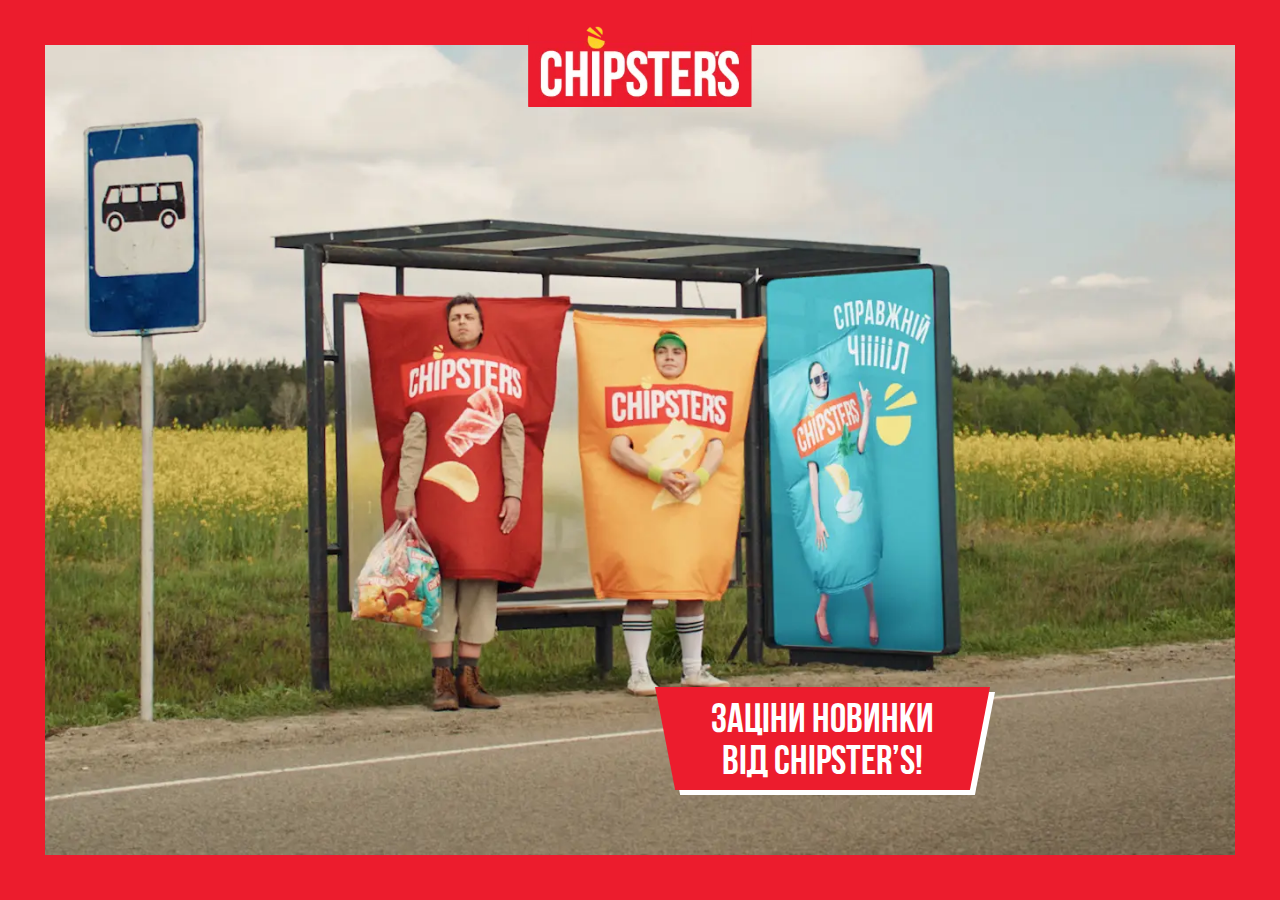
==== commit 6dd0deba: "up" ====
--- a/docs/index.html
+++ b/docs/index.html
@@ -6,7 +6,7 @@
 	<meta charset="UTF-8">
 	<meta name="format-detection" content="telephone=no">
 	<!-- <style>body{opacity: 0;}</style> -->
-	<link rel="stylesheet" href="css/style.min.css?_v=20240806205118">
+	<link rel="stylesheet" href="css/style.min.css?_v=20240807172338">
 	<link rel="shortcut icon" href="favicon.ico">
 	<!-- <meta name="robots" content="noindex, nofollow"> -->
 	<meta name="viewport" content="width=device-width, initial-scale=1.0">
@@ -50,7 +50,7 @@
 					</button>
 				</div>
 			</section>
-			<section data-fp-section class="section-01">
+			<section data-fp-section class="section-01" style="opacity: 0; transform: translate3d(0px, 100%, 0px);">
 				<div class="section-01__body slide-1">
 					<svg class="section-01__img " width="1440" height="832" viewBox="0 0 1440 832" fill="none" xmlns="http://www.w3.org/2000/svg">
 						<path d="M692.547 1315.8L727.543 458.898L770.26 1315.38L692.547 1315.8Z" fill="white" />
@@ -471,12 +471,71 @@
 					</div>
 				</div>
 			</section>
-			<section data-fp-section class="section-02">
-
+			<section data-fp-section class="section-02" style="opacity: 0; transform: translate3d(0px, 100%, 0px);">
+				<div class="section-02__wrapper">
+					<div class="section-02__bg">
+						<picture>
+							<source srcset="img/bg/bg-02-pc.webp" media="(min-width: 30.061em)" type="image/webp">
+							<source srcset="img/bg/bg-02-mb.webp" media="(max-width: 30.061em)" type="image/webp">
+							<img loading="lazy" class="ibg" src="img/bg/bg-02-pc.webp" width="1400" height="830" alt="Зупинка, біля неї стоять дві пачки чипсів, чекаючи на автобус">
+						</picture>
+						<button class="section-02__btn-yt" type="button" data-popup="#video" data-popup-youtube="-oc7AtkP2jY" aria-label="кнопка відкриття попапу з відео youtube"></button>
+					</div>
+					<div class="section-02__chel-red">
+						<picture>
+							<source srcset="img/chel/chel-red-pc.webp" media="(min-width: 30.061em)" type="image/webp">
+							<source srcset="img/chel/chel-red-mb.webp" media="(max-width: 30.061em)" type="image/webp">
+							<img loading="lazy" class=" ibg ibg--contain" src="img/chel/chel-red-pc.webp" width="1400" height="830" alt="Червона пачка чипсів у вигляді людини строїть на зупинці та тримає у руках пакет з чипсами">
+						</picture>
+					</div>
+					<div class="section-02__chel-yellow">
+						<picture>
+							<source srcset="img/chel/chel-yellow-pc.webp" media="(min-width: 30.061em)" type="image/webp">
+							<source srcset="img/chel/chel-yellow-mb.webp" media="(max-width: 30.061em)" type="image/webp">
+							<img loading="lazy" class="ibg ibg--contain" src="img/chel/chel-yellow-pc.webp" width="1400" height="830" alt="Жовта пачка чипсів у вигляді людини строїть на зупинці та тримає у руках пакет з чипсами">
+						</picture>
+					</div>
+					<div class="section-02__bottom">
+						<p class="section-02__label">
+							<span>ЗАЛiТАЙ НА ЧiiiЛ!</span>
+						</p>
+						<ul class="social">
+							<li class="social__item">
+								<a href="https://www.facebook.com/chipstersflint/" class="social__link">
+									<img src="img/icons/ic-f.svg" width="50" height="50" alt="іконка фейсбук">
+								</a>
+							</li>
+							<li class="social__item">
+								<a href="https://www.instagram.com/chipsters.tm/" class="social__link">
+									<img src="img/icons/ic-i.svg" width="50" height="50" alt="іконка інстаграм">
+								</a>
+							</li>
+							<li class="social__item">
+								<a href="https://www.youtube.com/watch?v=W0Q51Rgff4k" class="social__link">
+									<img src="img/icons/ic-yt.svg" width="50" height="50" alt="іконка ютюб">
+								</a>
+							</li>
+						</ul>
+					</div>
 			</section>
 		</main>
 	</div>
-	<script src="js/app.min.js?_v=20240806205118"></script>
+	<div id="video" aria-hidden="true" class="popup">
+		<div class="popup__wrapper">
+			<div class="popup__content">
+				<button data-close type="button" class="popup__close">
+					<svg width="20" height="19" viewBox="0 0 20 19" fill="none" xmlns="http://www.w3.org/2000/svg">
+						<path d="M1 18L19 1" stroke="#ffffff" stroke-width="2" stroke-linecap="round" />
+						<path d="M1 1L19 18" stroke="#ffffff" stroke-width="2" stroke-linecap="round" />
+					</svg>
+				</button>
+				<div data-youtube-place class="popup__text">
+
+				</div>
+			</div>
+		</div>
+	</div>
+	<script src="js/app.min.js?_v=20240807172338"></script>
 </body>
 
 </html>--- a/docs/css/style.min.css
+++ b/docs/css/style.min.css
@@ -1 +1 @@
-@font-face{font-family:BebasNeueCyrillic;font-display:swap;src:url(../fonts/BebasNeueCyrillic.woff2) format("woff2");font-weight:400;font-style:normal}*{padding:0;margin:0;border:0}*,*::after,*::before{box-sizing:border-box}*::after,*::before{display:inline-block}body,html{height:100%;min-width:320px}body{color:#000;line-height:1;font-family:BebasNeueCyrillic,sans-serif;font-size:1rem;-ms-text-size-adjust:100%;-moz-text-size-adjust:100%;-webkit-text-size-adjust:100%;-webkit-font-smoothing:antialiased;-moz-osx-font-smoothing:grayscale}button,input,textarea{font-family:BebasNeueCyrillic,sans-serif;font-size:inherit;line-height:inherit;color:inherit;background-color:rgba(0,0,0,0)}input,textarea{width:100%}label{display:inline-block}button,option,select{cursor:pointer}a{display:inline-block;color:inherit;text-decoration:none}ul li{list-style:none}img{vertical-align:top}h1,h2,h3,h4,h5,h6{font-weight:inherit;font-size:inherit}body{background-color:#ec1c2d}.lock body{overflow:hidden;touch-action:none;-ms-scroll-chaining:none;overscroll-behavior:none}.wrapper{min-height:100%;display:flex;flex-direction:column;overflow:hidden}@supports (overflow:clip){.wrapper{overflow:clip}}.wrapper>main{flex:1 1 auto}.wrapper>*{min-width:0}[class*="--gc"]{display:grid;min-width:0;grid-template-columns:0 1fr minmax(auto,0) 1fr 0}[class*="--gc"]>*{min-width:0;grid-column:3/4}.fp-init body{overflow:hidden;touch-action:none;-ms-scroll-chaining:none;overscroll-behavior:none}[data-fp]{min-height:100svh}.fp-init [data-fp]{z-index:1;touch-action:none;position:relative;overflow:hidden}.fp-switching [data-fp-section]{touch-action:none}.fp-init [data-fp-section]{position:absolute;top:0;left:0;right:0;bottom:0;width:100%;height:100%;overflow:auto}.fp-init .cards-mode [data-fp-section],.fp-init .slider-mode [data-fp-section]{transition:-webkit-transform .7s cubic-bezier(.55,.085,0,.99) 0s;transition:transform .7s cubic-bezier(.55,.085,0,.99) 0s;transition:transform .7s cubic-bezier(.55,.085,0,.99) 0s,-webkit-transform .7s cubic-bezier(.55,.085,0,.99) 0s}.fp-init .fade-mode [data-fp-section]{transition:opacity .5s ease-in-out 0s,visibility .5s ease-in-out 0s}.ibg{width:100%;height:100%;-o-object-fit:cover;object-fit:cover}.ibg--top{-o-object-position:top;object-position:top}.ibg--bottom{-o-object-position:bottom;object-position:bottom}.ibg--left{-o-object-position:left;object-position:left}.ibg--right{-o-object-position:right;object-position:right}.ibg--contain{-o-object-fit:contain;object-fit:contain}.logo{position:fixed;z-index:10;left:50%;background-color:#ec1c2d;-webkit-transform:translate(-50%,0);transform:translate(-50%,0);transition:opacity .3s ease,background-color .3s ease;opacity:0}.loaded .logo{opacity:1}.fp-section-1 .logo{background-color:rgba(0,0,0,0)}.logo img{height:auto}.btn{position:relative;text-transform:uppercase;color:#fff;font-weight:400;width:100%}.btn span{position:relative;z-index:3}.btn::after,.btn:before{content:"";position:absolute;top:0;left:0;width:100%;height:100%}.btn::before{background-color:#ec1c2d;z-index:2;clip-path:polygon(0 0,100% 0,94% 100%,6% 100%)}.btn::after{top:.3125rem;left:.3125rem;background-color:#fff;clip-path:polygon(0 0,100% 0,94% 100%,6% 100%);z-index:1}.loaded .btn_1{-webkit-animation:sh0 1.2s .2s 3 ease-in-out both;animation:sh0 1.2s .2s 3 ease-in-out both}.btn_2{min-height:6.0625rem}@-webkit-keyframes sh0{0%{-webkit-transform:rotate(0) translate3d(0,0,0);transform:rotate(0) translate3d(0,0,0)}10%{-webkit-transform:rotate(7deg) translate3d(0,0,0);transform:rotate(7deg) translate3d(0,0,0)}20%{-webkit-transform:rotate(-7deg) translate3d(0,0,0);transform:rotate(-7deg) translate3d(0,0,0)}30%{-webkit-transform:rotate(1deg) translate3d(0,0,0);transform:rotate(1deg) translate3d(0,0,0)}40%{-webkit-transform:rotate(0) translate3d(0,0,0);transform:rotate(0) translate3d(0,0,0)}100%{-webkit-transform:rotate(0) translate3d(0,0,0);transform:rotate(0) translate3d(0,0,0)}}@keyframes sh0{0%{-webkit-transform:rotate(0) translate3d(0,0,0);transform:rotate(0) translate3d(0,0,0)}10%{-webkit-transform:rotate(7deg) translate3d(0,0,0);transform:rotate(7deg) translate3d(0,0,0)}20%{-webkit-transform:rotate(-7deg) translate3d(0,0,0);transform:rotate(-7deg) translate3d(0,0,0)}30%{-webkit-transform:rotate(1deg) translate3d(0,0,0);transform:rotate(1deg) translate3d(0,0,0)}40%{-webkit-transform:rotate(0) translate3d(0,0,0);transform:rotate(0) translate3d(0,0,0)}100%{-webkit-transform:rotate(0) translate3d(0,0,0);transform:rotate(0) translate3d(0,0,0)}}.scroll{position:absolute;z-index:5;bottom:2.5rem;left:50%;-webkit-transform:translate(-50%,0);transform:translate(-50%,0);width:2.1875rem;height:4.75rem;pointer-events:none;opacity:0;transition:opacity .65s ease}.scroll::before{content:"";position:absolute;width:100%;height:.75rem;left:0;bottom:0;background-image:url(../img/icons/scroll-arr.svg);background-repeat:no-repeat;background-size:contain;background-position:50% 50%}.scroll img{position:absolute;top:0;left:0}@-webkit-keyframes an4{0%{-webkit-transform:translate(0,0);transform:translate(0,0)}50%{-webkit-transform:translate(0,5px);transform:translate(0,5px)}100%{-webkit-transform:translate(0,0);transform:translate(0,0)}}@keyframes an4{0%{-webkit-transform:translate(0,0);transform:translate(0,0)}50%{-webkit-transform:translate(0,5px);transform:translate(0,5px)}100%{-webkit-transform:translate(0,0);transform:translate(0,0)}}.section-00__wrapper{position:absolute;inset:0;z-index:0;overflow:hidden}.section-00__bg{height:100%;position:relative;z-index:0}.section-00__bg::before{content:"";position:absolute;z-index:0;inset:0;z-index:1;background-color:rgba(234,0,41,.1);opacity:0;transition:opacity .65s ease}._bus-active .section-00__bg::before{opacity:1}._bus-active .section-00__bg img{transition:-webkit-filter .65s ease;transition:filter .65s ease;transition:filter .65s ease,-webkit-filter .65s ease;filter:blur(5px);-webkit-filter:blur(5px)}.section-00__bus{position:absolute;z-index:3;bottom:6%;right:-120%;transition:bottom .85s ease,right .85s ease;width:-webkit-max-content;width:max-content}._bus-active .section-00__bus{bottom:-6%;right:0}.section-00__btn-wr{position:absolute;z-index:2;width:-webkit-max-content;width:max-content;transition:opacity .45s ease}._bus-active .section-00__btn-wr{opacity:0;pointer-events:none}.section-00__btn-2{position:absolute;z-index:4;top:25vh;left:13vw;opacity:0;pointer-events:none}._bus-active .section-00__btn-2{opacity:1;pointer-events:all;transition:opacity .85s ease .5s}.section-00__arr{position:absolute;z-index:-1;top:-30%;left:0;width:100%;height:100%}.section-00__arr::before{content:"";position:absolute;top:140%;left:60%;width:27%;height:100%;background-image:url(../img/icons/arr.svg);background-repeat:no-repeat;background-size:contain;background-position:50% 50%;-webkit-transform:rotate(250deg);transform:rotate(250deg)}._bus-active .section-00__arr{top:0;transition:top .65s ease .5s}.section-00__btn-next{-webkit-transform:translate(0,50%);transform:translate(0,50%)}._bus-active .section-00__btn-next{transition:-webkit-transform .65s ease .5s;transition:transform .65s ease .5s;transition:transform .65s ease .5s,-webkit-transform .65s ease .5s;-webkit-transform:translate(0,0);transform:translate(0,0)}._bus-active .section-00__scroll{opacity:1;transition-delay:.8s;pointer-events:all}._bus-active .section-00__scroll::before{-webkit-animation:an4 1.5s ease 1s infinite both;animation:an4 1.5s ease 1s infinite both}@-webkit-keyframes an2{0%{-webkit-transform:translate(0,0);transform:translate(0,0)}50%{-webkit-transform:translate(-20px,-30px);transform:translate(-20px,-30px)}100%{-webkit-transform:translate(0,0);transform:translate(0,0)}}@keyframes an2{0%{-webkit-transform:translate(0,0);transform:translate(0,0)}50%{-webkit-transform:translate(-20px,-30px);transform:translate(-20px,-30px)}100%{-webkit-transform:translate(0,0);transform:translate(0,0)}}@-webkit-keyframes an3{0%{-webkit-transform:translate(0,0);transform:translate(0,0)}50%{-webkit-transform:translate(-10px,-20px);transform:translate(-10px,-20px)}100%{-webkit-transform:translate(0,0);transform:translate(0,0)}}@keyframes an3{0%{-webkit-transform:translate(0,0);transform:translate(0,0)}50%{-webkit-transform:translate(-10px,-20px);transform:translate(-10px,-20px)}100%{-webkit-transform:translate(0,0);transform:translate(0,0)}}.section-01 .section-01__body{position:absolute;inset:0;z-index:0;overflow:hidden;transition:background-color .3s ease}.section-01 .section-01__body.slide-1{background-color:#941d42}.section-01 .section-01__body.slide-2{background-color:#b3c557}.section-01 .section-01__body.slide-3{background-color:#231e49}.section-01 .section-01__body.slide-4{background-color:#1d1d1d}.section-01 .section-01__body.slide-5{background-color:#123928}.section-01 .section-01__body.slide-6{background-color:#ffa526}.section-01 .section-01__body.slide-7{background-color:#111958}.section-01 .section-01__body.slide-8{background-color:#73d0d3}.section-01 .section-01__body.slide-9{background-color:#154525}.section-01 .section-01__body.slide-10{background-color:#ad2622}.section-01 .section-01__body.slide-11{background-color:#f4a591}.section-01 .section-01__body.slide-12{background-color:#e16c29}.section-01 .section-01__body.slide-13{background-color:#80cbe2}.section-01 .section-01__body.slide-14{background-color:#62424a}.section-01__img{position:absolute;z-index:0;scale:2;width:100%;height:100%;-o-object-fit:cover;object-fit:cover}.section-01__img path{opacity:.23;transition:fill .3s ease}.slide-1 .section-01__img path{fill:#fcc2c2}.slide-2 .section-01__img path{fill:#788006}.slide-3 .section-01__img path{fill:#4f5984}.slide-4 .section-01__img path{fill:#4c4c4c}.slide-5 .section-01__img path{fill:#2d8831}.slide-6 .section-01__img path{fill:#b45f4c}.slide-7 .section-01__img path{fill:#4f5984}.slide-8 .section-01__img path{fill:#227778}.slide-9 .section-01__img path{fill:#fff}.slide-10 .section-01__img path{fill:#fff}.slide-11 .section-01__img path{fill:#b8715c}.slide-12 .section-01__img path{fill:#faa390}.slide-13 .section-01__img path{fill:#2a768f}.slide-14 .section-01__img path{fill:#331112}.section-01__slider{overflow:visible!important;height:100vh;height:100svh}.section-01__slide{overflow:hidden;display:flex;align-items:center;justify-content:center}.section-01__slide.slide-1 .hand-color{fill:#f33141}.section-01__slide.slide-2 .hand-color{fill:#04662f}.section-01__slide.slide-3 .hand-color{fill:#a30479}.section-01__slide.slide-4 .hand-color{fill:#992a36}.section-01__slide.slide-5 .hand-color{fill:#0aa13a}.section-01__slide.slide-6 .hand-color{fill:#b32306}.section-01__slide.slide-7 .hand-color{fill:#2299d6}.section-01__slide.slide-8 .hand-color{fill:#0a5151}.section-01__slide.slide-9 .hand-color{fill:#35a023}.section-01__slide.slide-10 .hand-color{fill:#e99618}.section-01__slide.slide-11 .hand-color{fill:#773937}.section-01__slide.slide-12 .hand-color{fill:#911f1f}.section-01__slide.slide-13 .hand-color{fill:#3c68aa}.section-01__slide.slide-14 .hand-color{fill:#fd9307}.section-01__button{position:absolute;z-index:10;top:50%;-webkit-transform:translateY(-50%);transform:translateY(-50%);display:flex;align-items:center;justify-content:center;transition:opacity .3s ease}.section-01__button svg{width:auto}.section-01__button.swiper-button-prev{left:1.875rem}.section-01__button.swiper-button-next{right:1.875rem}.section-01__button.swiper-button-disabled{opacity:0}.pack-slide{position:relative;display:grid;align-items:center;height:100%;max-width:70%;width:100%}.pack-slide__pack{position:relative;min-height:100%}.pack-slide__pack.pack-center{-webkit-transform:rotate(6deg);transform:rotate(6deg)}.pack-slide__wr{position:relative;height:-webkit-fit-content;height:-moz-fit-content;height:fit-content}.pack-slide__hand{position:absolute;z-index:5}.pack-slide__hand.hand-right{right:0;top:0}.swiper{overflow:hidden}.swiper-initialized{touch-action:pan-y}.swiper-wrapper{width:100%;height:100%;box-sizing:content-box;display:flex;position:relative}.swiper-vertical .swiper-wrapper{flex-direction:column}.swiper-autoheight .swiper-wrapper{align-items:flex-start}.swiper-initialized .swiper-slide{flex-shrink:0}.swiper-android .swiper-slide,.swiper-android .swiper-wrapper{-webkit-transform:translate3d(0,0,0);transform:translate3d(0,0,0)}.swiper-button-lock{display:none!important}@media (min-width:30.06125em){.btn_2 br{display:none}.section-00__btn-wr{right:18.125rem;bottom:6.875rem}._bus-active .section-00__arr{-webkit-animation:an2 1.5s ease 1.35s infinite both;animation:an2 1.5s ease 1.35s infinite both}}@media (min-width:51.31125em){.pack-slide{grid-template-columns:repeat(3,1fr);grid-template-rows:1fr}.pack-slide__pack.pack-lt{-webkit-transform:rotate(28deg) translate(7%,-7%);transform:rotate(28deg) translate(7%,-7%)}.pack-slide__pack.pack-rt{-webkit-transform:rotate(-24deg) translate(-35%,14%);transform:rotate(-24deg) translate(-35%,14%)}.pack-slide__hand.hand-left{bottom:.0000000625rem}.pack-slide__hand.hand-left{top:0;-webkit-transform:translate(-68%,-44%);transform:translate(-68%,-44%)}.pack-slide__hand.hand-right{-webkit-transform:translate(50%,-50%);transform:translate(50%,-50%)}}@media (min-width:90.06125em){.btn_1{font-size:2.75rem}.btn_2{font-size:3.125rem}.section-00__wrapper{padding:3.125rem}}@media (min-width:92.56125em){.btn{padding-left:3.75rem}.btn{padding-right:3.75rem}.btn{padding-top:.6875rem}.btn{padding-bottom:.6875rem}}@media (min-width:90em){.logo{top:1.8125rem}.logo img{width:15rem}.section-01__button{width:3.75rem}.section-01__button{height:3.75rem}.section-01__button svg{height:3.75rem}}@media (min-width:120em){.section-00__bus{max-width:100rem}.pack-slide__hand.hand-left{width:86.25rem}.pack-slide__hand.hand-left{left:-4rem}.pack-slide__hand.hand-right{width:47.625rem}}@media (max-width:20em){.pack-slide__wr:nth-child(2){min-height:15.625rem}.pack-slide__hand.hand-left{left:-2.5rem}.pack-slide__hand.hand-left{bottom:-5rem}.pack-slide__hand.hand-right{width:10.75rem}}@media (max-width:90.06125em)and (orientation:portrait){.btn::after{left:-.15625rem;width:calc(100% + 6px)}.section-00__bg::before{margin-top:18vh;margin-bottom:18vh}.section-00__btn-wr{bottom:18vh;right:50%;-webkit-transform:translate(50%,0);transform:translate(50%,0)}.section-00__btn-2{left:50%;-webkit-transform:translate(-50%,0);transform:translate(-50%,0)}.section-00__arr::before{top:160%;left:40%;width:35%;-webkit-transform:rotate(260deg);transform:rotate(260deg)}}@media (max-width:56.31125em)and (max-height:30.06125rem){.logo{top:.375rem!important}.pack-slide__wr{height:80%;min-height:80%}.pack-slide__hand{display:none}}@media (max-width:51.31125em){.pack-slide{grid-template-columns:1fr}.pack-slide__pack.pack-lt{display:none}.pack-slide__pack.pack-rt{display:none}.pack-slide__hand.hand-left{-webkit-transform:translate(-78%,40%) rotate(-40deg);transform:translate(-78%,40%) rotate(-40deg)}}@media (max-width:30.06125em){.logo{top:.875rem}.logo img{width:8.75rem}.btn{padding-left:2.5rem}.btn{padding-right:2.5rem}.btn{padding-top:.4375rem}.btn{padding-bottom:.4375rem}.btn_1{font-size:1.75rem}.btn_2{font-size:2.375rem}.section-00__wrapper{padding:1.25rem}.section-00__bg::before{margin-top:15vh;margin-bottom:15vh}.section-00__bg{padding-top:15vh;padding-bottom:15vh}.section-00__bus{max-width:30rem}.section-00__bus{bottom:20vh}._bus-active .section-00__bus{bottom:13vh;right:-28%}.section-00__btn-wr{bottom:14vh}.section-00__arr::before{top:130%}._bus-active .section-00__arr{-webkit-animation:an3 1.5s ease 1.35s infinite both;animation:an3 1.5s ease 1.35s infinite both}.section-01__button{width:2.5rem}.section-01__button{height:2.5rem}.section-01__button svg{height:1.875rem}.pack-slide__hand.hand-left{width:25rem}.pack-slide__hand.hand-right{-webkit-transform:translate(61%,-47%);transform:translate(61%,-47%)}}@media (min-width:30.06125em)and (max-width:90em){.logo{top:clamp(.875rem ,.4048129862rem + 1.564096682vw ,1.8125rem)}.logo img{width:clamp(8.75rem ,5.6154199078rem + 10.4273112135vw ,15rem)}.section-01__button{width:clamp(2.5rem ,1.8730839816rem + 2.0854622427vw ,3.75rem)}.section-01__button{height:clamp(2.5rem ,1.8730839816rem + 2.0854622427vw ,3.75rem)}.section-01__button svg{height:clamp(1.875rem ,.9346259723rem + 3.1281933641vw ,3.75rem)}}@media (min-width:30.06125em)and (max-width:92.56125em){.btn{padding-left:clamp(2.5rem ,1.898775rem + 2vw ,3.75rem)}.btn{padding-right:clamp(2.5rem ,1.898775rem + 2vw ,3.75rem)}.btn{padding-top:clamp(.4375rem ,.317255rem + .4vw ,.6875rem)}.btn{padding-bottom:clamp(.4375rem ,.317255rem + .4vw ,.6875rem)}}@media (min-width:30.06125em)and (max-width:90.06125em){.btn_1{font-size:clamp(1.75rem ,1.2489791667rem + 1.6666666667vw ,2.75rem)}.btn_2{font-size:clamp(2.375rem ,1.999234375rem + 1.25vw ,3.125rem)}.section-00__wrapper{padding:clamp(1.25rem ,.3105859375rem + 3.125vw ,3.125rem)}.section-00__bus{max-width:clamp(30rem ,6.6712174479rem + 77.6041666667vw ,76.5625rem)}}@media (max-width:90.06125em)and (orientation:portrait)and (min-width:30.06125em){.section-00__bg{padding-top:18vh;padding-bottom:18vh}.section-00__bus{bottom:22vh}._bus-active .section-00__bus{bottom:16vh}}@media (min-width:90.06125em)and (max-width:120em){.section-00__bus{max-width:clamp(76.5625rem ,6.0582021627rem + 78.284831531vw ,100rem)}}@media (min-width:20em)and (max-width:51.31125em){.pack-slide__wr:nth-child(2){min-height:clamp(15.625rem ,-2.6591630404rem + 91.4208152022vw ,44.25rem)}.pack-slide__hand.hand-left{left:clamp(-2.5rem ,-4.0968701745rem + 7.9843508723vw ,.0000000625rem)}.pack-slide__hand.hand-left{bottom:clamp(-5rem ,-8.193740309rem + 15.968701545vw ,.0000000625rem)}.pack-slide__hand.hand-right{width:clamp(10.75rem ,4.0431454349rem + 33.5342728253vw ,21.25rem)}}@media (min-width:51.31125em)and (max-width:120em){.pack-slide__hand.hand-left{width:clamp(29.375rem ,-13.1112491128rem + 82.8010409274vw ,86.25rem)}.pack-slide__hand.hand-left{left:clamp(-4rem ,2.9880440028rem + -5.8233700024vw ,.0000000625rem)}.pack-slide__hand.hand-right{width:clamp(21.25rem ,1.5475855762rem + 38.3978453531vw ,47.625rem)}}@media (min-width:30.06125em)and (max-width:51.31125em){.pack-slide__hand.hand-left{width:clamp(25rem ,18.8109191176rem + 20.5882352941vw ,29.375rem)}}@media (max-width:51.31125em)and (min-width:30.06125em){.pack-slide__hand.hand-right{-webkit-transform:translate(61%,-43%);transform:translate(61%,-43%)}}@media (any-hover:hover){.btn_1:hover{-webkit-animation-play-state:paused;animation-play-state:paused}}@media (orientation:landscape)and (max-height:31.25em){.section-00__btn-wr{bottom:18vh;right:50%;-webkit-transform:translate(50%,0);transform:translate(50%,0)}.section-00__btn-2{display:none}}+@font-face{font-family:BebasNeueCyrillic;font-display:swap;src:url(../fonts/BebasNeueCyrillic.woff2) format("woff2");font-weight:400;font-style:normal}*{padding:0;margin:0;border:0}*,*::after,*::before{box-sizing:border-box}*::after,*::before{display:inline-block}body,html{height:100%;min-width:320px}body{color:#000;line-height:1;font-family:BebasNeueCyrillic,sans-serif;font-size:1rem;-ms-text-size-adjust:100%;-moz-text-size-adjust:100%;-webkit-text-size-adjust:100%;-webkit-font-smoothing:antialiased;-moz-osx-font-smoothing:grayscale}button,input,textarea{font-family:BebasNeueCyrillic,sans-serif;font-size:inherit;line-height:inherit;color:inherit;background-color:rgba(0,0,0,0)}input,textarea{width:100%}label{display:inline-block}button,option,select{cursor:pointer}a{display:inline-block;color:inherit;text-decoration:none}ul li{list-style:none}img{vertical-align:top}h1,h2,h3,h4,h5,h6{font-weight:inherit;font-size:inherit}body{background-color:#ec1c2d}.lock body{overflow:hidden;touch-action:none;-ms-scroll-chaining:none;overscroll-behavior:none}.wrapper{min-height:100%;display:flex;flex-direction:column;overflow:hidden}@supports (overflow:clip){.wrapper{overflow:clip}}.wrapper>main{flex:1 1 auto}.wrapper>*{min-width:0}[class*="--gc"]{display:grid;min-width:0;grid-template-columns:0 1fr minmax(auto,0) 1fr 0}[class*="--gc"]>*{min-width:0;grid-column:3/4}body::after{content:"";background-color:rgba(0,0,0,.5);position:fixed;width:100%;height:100%;top:0;left:0;opacity:0;transition:opacity .8s ease 0s;pointer-events:none;z-index:149}.popup-show body::after{opacity:1}.popup_show{z-index:150;pointer-events:auto!important}.popup_show .popup__content{opacity:1}.popup{position:fixed;top:0;left:0;bottom:0;right:0;padding:50px 5px 30px;transition:visibility .8s ease 0s;overflow:auto;pointer-events:none}.popup__wrapper{display:flex;flex-direction:column;align-items:center;justify-content:center;min-height:100%;flex:1 1 auto;width:100%}.popup__content{opacity:0;transition:opacity .3s ease 0s;background-color:#000;width:100%;max-width:1100px;position:relative}.lock .popup__content{visibility:visible}.popup__close{position:absolute;top:-2.5rem;right:0;width:1.875rem;aspect-ratio:1/1;outline:0;padding:.3125rem;border-radius:6px;background-color:#000;display:grid;place-items:center}.popup__close svg{width:100%;height:auto}.popup__text{padding:.125rem}.popup__text iframe{width:100%;height:auto;aspect-ratio:16/9}.fp-init body{overflow:hidden;touch-action:none;-ms-scroll-chaining:none;overscroll-behavior:none}[data-fp]{min-height:100svh}.fp-init [data-fp]{z-index:1;touch-action:none;position:relative;overflow:hidden}.fp-switching [data-fp-section]{touch-action:none}.fp-init [data-fp-section]{position:absolute;top:0;left:0;right:0;bottom:0;width:100%;height:100%;overflow:auto}.fp-init .cards-mode [data-fp-section],.fp-init .slider-mode [data-fp-section]{transition:-webkit-transform .7s cubic-bezier(.55,.085,0,.99) 0s;transition:transform .7s cubic-bezier(.55,.085,0,.99) 0s;transition:transform .7s cubic-bezier(.55,.085,0,.99) 0s,-webkit-transform .7s cubic-bezier(.55,.085,0,.99) 0s}.fp-init .fade-mode [data-fp-section]{transition:opacity .5s ease-in-out 0s,visibility .5s ease-in-out 0s}.ibg{width:100%;height:100%;-o-object-fit:cover;object-fit:cover}.ibg--top{-o-object-position:top;object-position:top}.ibg--bottom{-o-object-position:bottom;object-position:bottom}.ibg--left{-o-object-position:left;object-position:left}.ibg--right{-o-object-position:right;object-position:right}.ibg--contain{-o-object-fit:contain;object-fit:contain}.logo{position:fixed;z-index:10;left:50%;background-color:#ec1c2d;-webkit-transform:translate(-50%,0);transform:translate(-50%,0);transition:opacity .3s ease,background-color .3s ease;opacity:0}.loaded .logo{opacity:1}.fp-section-1 .logo{background-color:rgba(0,0,0,0)}.logo img{height:auto}.btn{position:relative;text-transform:uppercase;color:#fff;font-weight:400;width:100%}.btn span{position:relative;z-index:3}.btn::after,.btn:before{content:"";position:absolute;top:0;left:0;width:100%;height:100%}.btn::before{background-color:#ec1c2d;z-index:2;clip-path:polygon(0 0,100% 0,94% 100%,6% 100%)}.btn::after{top:.3125rem;left:.3125rem;background-color:#fff;clip-path:polygon(0 0,100% 0,94% 100%,6% 100%);z-index:1}.loaded .btn_1{-webkit-animation:sh0 1.2s .2s 3 ease-in-out both;animation:sh0 1.2s .2s 3 ease-in-out both}.btn_2{min-height:6.0625rem}@-webkit-keyframes sh0{0%{-webkit-transform:rotate(0) translate3d(0,0,0);transform:rotate(0) translate3d(0,0,0)}10%{-webkit-transform:rotate(7deg) translate3d(0,0,0);transform:rotate(7deg) translate3d(0,0,0)}20%{-webkit-transform:rotate(-7deg) translate3d(0,0,0);transform:rotate(-7deg) translate3d(0,0,0)}30%{-webkit-transform:rotate(1deg) translate3d(0,0,0);transform:rotate(1deg) translate3d(0,0,0)}40%{-webkit-transform:rotate(0) translate3d(0,0,0);transform:rotate(0) translate3d(0,0,0)}100%{-webkit-transform:rotate(0) translate3d(0,0,0);transform:rotate(0) translate3d(0,0,0)}}@keyframes sh0{0%{-webkit-transform:rotate(0) translate3d(0,0,0);transform:rotate(0) translate3d(0,0,0)}10%{-webkit-transform:rotate(7deg) translate3d(0,0,0);transform:rotate(7deg) translate3d(0,0,0)}20%{-webkit-transform:rotate(-7deg) translate3d(0,0,0);transform:rotate(-7deg) translate3d(0,0,0)}30%{-webkit-transform:rotate(1deg) translate3d(0,0,0);transform:rotate(1deg) translate3d(0,0,0)}40%{-webkit-transform:rotate(0) translate3d(0,0,0);transform:rotate(0) translate3d(0,0,0)}100%{-webkit-transform:rotate(0) translate3d(0,0,0);transform:rotate(0) translate3d(0,0,0)}}.scroll{position:absolute;z-index:5;bottom:2.5rem;left:50%;-webkit-transform:translate(-50%,0);transform:translate(-50%,0);width:2.1875rem;height:4.75rem;pointer-events:none;opacity:0;transition:opacity .65s ease}.scroll::before{content:"";position:absolute;width:100%;height:.75rem;left:0;bottom:0;background-image:url(../img/icons/scroll-arr.svg);background-repeat:no-repeat;background-size:contain;background-position:50% 50%}.scroll img{position:absolute;top:0;left:0}@-webkit-keyframes an4{0%{-webkit-transform:translate(0,0);transform:translate(0,0)}50%{-webkit-transform:translate(0,5px);transform:translate(0,5px)}100%{-webkit-transform:translate(0,0);transform:translate(0,0)}}@keyframes an4{0%{-webkit-transform:translate(0,0);transform:translate(0,0)}50%{-webkit-transform:translate(0,5px);transform:translate(0,5px)}100%{-webkit-transform:translate(0,0);transform:translate(0,0)}}.section-00__wrapper,.section-02__wrapper{position:absolute;inset:0;z-index:0;overflow:hidden}.section-00__bg,.section-02__bg{height:100%;position:relative;z-index:0}.section-00__bg::before{content:"";position:absolute;z-index:0;inset:0;z-index:1;background-color:rgba(234,0,41,.1);opacity:0;transition:opacity .65s ease}._bus-active .section-00__bg::before{opacity:1}._bus-active .section-00__bg img{transition:-webkit-filter .65s ease;transition:filter .65s ease;transition:filter .65s ease,-webkit-filter .65s ease;filter:blur(5px);-webkit-filter:blur(5px)}.section-00__bus{position:absolute;z-index:3;bottom:6%;right:-120%;transition:bottom .85s ease,right .85s ease;width:-webkit-max-content;width:max-content}._bus-active .section-00__bus{bottom:-6%;right:0}.section-00__btn-wr{position:absolute;z-index:2;width:-webkit-max-content;width:max-content;transition:opacity .45s ease}._bus-active .section-00__btn-wr{opacity:0;pointer-events:none}.section-00__btn-2{position:absolute;z-index:4;top:25vh;left:13vw;opacity:0;pointer-events:none}._bus-active .section-00__btn-2{opacity:1;pointer-events:all;transition:opacity .85s ease .5s}.section-00__arr{position:absolute;z-index:-1;top:-30%;left:0;width:100%;height:100%}.section-00__arr::before{content:"";position:absolute;top:140%;left:60%;width:27%;height:100%;background-image:url(../img/icons/arr.svg);background-repeat:no-repeat;background-size:contain;background-position:50% 50%;-webkit-transform:rotate(250deg);transform:rotate(250deg)}._bus-active .section-00__arr{top:0;transition:top .65s ease .5s}.section-00__btn-next{-webkit-transform:translate(0,50%);transform:translate(0,50%)}._bus-active .section-00__btn-next{transition:-webkit-transform .65s ease .5s;transition:transform .65s ease .5s;transition:transform .65s ease .5s,-webkit-transform .65s ease .5s;-webkit-transform:translate(0,0);transform:translate(0,0)}._bus-active .section-00__scroll{opacity:1;transition-delay:.8s;pointer-events:all}._bus-active .section-00__scroll::before{-webkit-animation:an4 1.5s ease 1s infinite both;animation:an4 1.5s ease 1s infinite both}@-webkit-keyframes an2{0%{-webkit-transform:translate(0,0);transform:translate(0,0)}50%{-webkit-transform:translate(-20px,-30px);transform:translate(-20px,-30px)}100%{-webkit-transform:translate(0,0);transform:translate(0,0)}}@keyframes an2{0%{-webkit-transform:translate(0,0);transform:translate(0,0)}50%{-webkit-transform:translate(-20px,-30px);transform:translate(-20px,-30px)}100%{-webkit-transform:translate(0,0);transform:translate(0,0)}}@-webkit-keyframes an3{0%{-webkit-transform:translate(0,0);transform:translate(0,0)}50%{-webkit-transform:translate(-10px,-20px);transform:translate(-10px,-20px)}100%{-webkit-transform:translate(0,0);transform:translate(0,0)}}@keyframes an3{0%{-webkit-transform:translate(0,0);transform:translate(0,0)}50%{-webkit-transform:translate(-10px,-20px);transform:translate(-10px,-20px)}100%{-webkit-transform:translate(0,0);transform:translate(0,0)}}.loaded .section-01,.loaded .section-02{opacity:1!important}.section-01 .section-01__body{position:absolute;inset:0;z-index:0;overflow:hidden;transition:background-color .3s ease}.section-01 .section-01__body.slide-1{background-color:#941d42}.section-01 .section-01__body.slide-2{background-color:#b3c557}.section-01 .section-01__body.slide-3{background-color:#231e49}.section-01 .section-01__body.slide-4{background-color:#1d1d1d}.section-01 .section-01__body.slide-5{background-color:#123928}.section-01 .section-01__body.slide-6{background-color:#ffa526}.section-01 .section-01__body.slide-7{background-color:#111958}.section-01 .section-01__body.slide-8{background-color:#73d0d3}.section-01 .section-01__body.slide-9{background-color:#154525}.section-01 .section-01__body.slide-10{background-color:#ad2622}.section-01 .section-01__body.slide-11{background-color:#f4a591}.section-01 .section-01__body.slide-12{background-color:#e16c29}.section-01 .section-01__body.slide-13{background-color:#80cbe2}.section-01 .section-01__body.slide-14{background-color:#62424a}.section-01__img{position:absolute;z-index:0;scale:2;width:100%;height:100%;-o-object-fit:cover;object-fit:cover}.section-01__img path{opacity:.23;transition:fill .3s ease}.slide-1 .section-01__img path{fill:#fcc2c2}.slide-2 .section-01__img path{fill:#788006}.slide-3 .section-01__img path{fill:#4f5984}.slide-4 .section-01__img path{fill:#4c4c4c}.slide-5 .section-01__img path{fill:#2d8831}.slide-6 .section-01__img path{fill:#b45f4c}.slide-7 .section-01__img path{fill:#4f5984}.slide-8 .section-01__img path{fill:#227778}.slide-9 .section-01__img path{fill:#fff}.slide-10 .section-01__img path{fill:#fff}.slide-11 .section-01__img path{fill:#b8715c}.slide-12 .section-01__img path{fill:#faa390}.slide-13 .section-01__img path{fill:#2a768f}.slide-14 .section-01__img path{fill:#331112}.section-01__slider{overflow:visible!important;height:100vh;height:100svh}.section-01__slide{overflow:hidden;display:flex;align-items:center;justify-content:center}.section-01__slide.slide-1 .hand-color{fill:#f33141}.section-01__slide.slide-2 .hand-color{fill:#04662f}.section-01__slide.slide-3 .hand-color{fill:#a30479}.section-01__slide.slide-4 .hand-color{fill:#992a36}.section-01__slide.slide-5 .hand-color{fill:#0aa13a}.section-01__slide.slide-6 .hand-color{fill:#b32306}.section-01__slide.slide-7 .hand-color{fill:#2299d6}.section-01__slide.slide-8 .hand-color{fill:#0a5151}.section-01__slide.slide-9 .hand-color{fill:#35a023}.section-01__slide.slide-10 .hand-color{fill:#e99618}.section-01__slide.slide-11 .hand-color{fill:#773937}.section-01__slide.slide-12 .hand-color{fill:#911f1f}.section-01__slide.slide-13 .hand-color{fill:#3c68aa}.section-01__slide.slide-14 .hand-color{fill:#fd9307}.section-01__button{position:absolute;z-index:10;top:50%;-webkit-transform:translateY(-50%);transform:translateY(-50%);display:flex;align-items:center;justify-content:center;transition:opacity .3s ease}.section-01__button svg{width:auto}.section-01__button.swiper-button-prev{left:1.875rem}.section-01__button.swiper-button-next{right:1.875rem}.section-01__button.swiper-button-disabled{opacity:0}.pack-slide{position:relative;display:grid;align-items:center;height:100%;width:100%}.pack-slide__pack{position:relative;min-height:100%}.pack-slide__pack.pack-center{-webkit-transform:rotate(6deg);transform:rotate(6deg)}.pack-slide__wr{position:relative;height:-webkit-fit-content;height:-moz-fit-content;height:fit-content}.pack-slide__hand{position:absolute;z-index:5}.pack-slide__hand.hand-right{right:0;top:0}.section-02__btn-yt{position:absolute;top:50%;left:47%;-webkit-transform:translate(-50%,-50%);transform:translate(-50%,-50%);aspect-ratio:1/1;background-image:url(../img/icons/play.svg);background-repeat:no-repeat;background-position:50% 50%;background-size:contain;-webkit-transform-origin:center;transform-origin:center;transition:-webkit-transform .45s ease;transition:transform .45s ease;transition:transform .45s ease,-webkit-transform .45s ease;outline:0}.section-02__chel-red,.section-02__chel-yellow{position:absolute;z-index:2;-webkit-transform:translate(0,50%);transform:translate(0,50%)}.section-02__chel-red{right:3vw}.section-02__chel-yellow{left:7vw}.section-02__bottom{position:absolute;z-index:3;left:50%;-webkit-transform:translate(-50%,0);transform:translate(-50%,0);display:flex;width:-webkit-max-content;width:max-content}.section-02__label{background-color:#fff;color:#ec1c2d;width:-webkit-fit-content;width:-moz-fit-content;width:fit-content;height:-webkit-fit-content;height:-moz-fit-content;height:fit-content;-webkit-transform:skew(-17deg) translate(-50%,0);transform:skew(-17deg) translate(-50%,0);box-shadow:4px 5px 0 #640606;position:relative;opacity:0;transition:opacity .3s ease,-webkit-transform .65s ease;transition:transform .65s ease,opacity .3s ease;transition:transform .65s ease,opacity .3s ease,-webkit-transform .65s ease}.fp-section-2 .section-02__label{opacity:1;-webkit-transform:skew(-17deg) translate(0,0);transform:skew(-17deg) translate(0,0);transition-delay:.5s}.section-02__label span{display:block;-webkit-transform:skew(17deg);transform:skew(17deg)}.social{display:flex;gap:.75rem}.social__item{opacity:0;-webkit-transform:translateY(50%);transform:translateY(50%);transition:opacity .3s ease,-webkit-transform .65s ease;transition:opacity .3s ease,transform .65s ease;transition:opacity .3s ease,transform .65s ease,-webkit-transform .65s ease}.fp-section-2 .social__item{opacity:1;-webkit-transform:translateY(0);transform:translateY(0)}.fp-section-2 .social__item:nth-child(1){transition-delay:.6s}.fp-section-2 .social__item:nth-child(2){transition-delay:.7s}.fp-section-2 .social__item:nth-child(3){transition-delay:.8s}.social__link{display:inline-block;transition:-webkit-transform .35s ease;transition:transform .35s ease;transition:transform .35s ease,-webkit-transform .35s ease}.social__link img{border-radius:50%;box-shadow:0 4px 0 #640606;height:auto}.swiper{overflow:hidden}.swiper-initialized{touch-action:pan-y}.swiper-wrapper{width:100%;height:100%;box-sizing:content-box;display:flex;position:relative}.swiper-vertical .swiper-wrapper{flex-direction:column}.swiper-autoheight .swiper-wrapper{align-items:flex-start}.swiper-initialized .swiper-slide{flex-shrink:0}.swiper-android .swiper-slide,.swiper-android .swiper-wrapper{-webkit-transform:translate3d(0,0,0);transform:translate3d(0,0,0)}.swiper-button-lock{display:none!important}@media (min-width:30.06125em){.btn_2 br{display:none}.section-00__btn-wr{right:18.125rem;bottom:6.875rem}._bus-active .section-00__arr{-webkit-animation:an2 1.5s ease 1.35s infinite both;animation:an2 1.5s ease 1.35s infinite both}.pack-slide{max-width:70%}.section-02__label{padding:1.125rem 1.75rem 1.125rem}}@media (min-width:37.56125em){.section-02__bottom{gap:0 8.75rem}.section-02__label::before{content:"";position:absolute;z-index:-1;left:50%;top:0;width:40%;height:100%;background-image:url(../img/icons/arr2.svg);background-repeat:no-repeat;background-size:contain;background-position:50% 50%;-webkit-transform:rotate(0);transform:rotate(0);transition:left .65s ease}.fp-section-2 .section-02__label::before{left:115%;transition-delay:.5s}}@media (min-width:51.31125em){.pack-slide{grid-template-columns:repeat(3,1fr);grid-template-rows:1fr}.pack-slide__pack.pack-lt{-webkit-transform:rotate(28deg) translate(7%,-7%);transform:rotate(28deg) translate(7%,-7%)}.pack-slide__pack.pack-rt{-webkit-transform:rotate(-24deg) translate(-35%,14%);transform:rotate(-24deg) translate(-35%,14%)}.pack-slide__hand.hand-left{bottom:.0000000625rem}.pack-slide__hand.hand-left{top:0;-webkit-transform:translate(-68%,-44%);transform:translate(-68%,-44%)}.pack-slide__hand.hand-right{-webkit-transform:translate(50%,-50%);transform:translate(50%,-50%)}}@media (min-width:85.43625em){.section-02__chel-red,.section-02__chel-yellow{bottom:40%}}@media (min-width:90.06125em){.btn_1{font-size:2.75rem}.btn_2{font-size:3.125rem}.section-00__wrapper,.section-02__wrapper{padding:3.125rem}.section-02__btn-yt{width:7.5rem}.section-02__bottom{bottom:4.375rem}.section-02__label{font-size:1.5625rem}.social__link img{width:3.125rem}}@media (min-width:92.56125em){.btn{padding-left:3.75rem}.btn{padding-right:3.75rem}.btn{padding-top:.6875rem}.btn{padding-bottom:.6875rem}}@media (min-width:120.06125em){.section-02__chel-red{max-width:22.25rem}.section-02__chel-yellow{max-width:20.1875rem}}@media (min-width:90em){.logo{top:1.8125rem}.logo img{width:15rem}.section-01__button{width:3.75rem}.section-01__button{height:3.75rem}.section-01__button svg{height:3.75rem}}@media (min-width:120em){.section-00__bus{max-width:100rem}.pack-slide__hand.hand-left{width:86.25rem}.pack-slide__hand.hand-left{left:-4rem}.pack-slide__hand.hand-right{width:47.625rem}}@media (max-width:20em){.pack-slide__wr:nth-child(2){min-height:15.625rem}.pack-slide__hand.hand-left{left:-2.5rem}.pack-slide__hand.hand-left{bottom:-5rem}.pack-slide__hand.hand-right{width:10.75rem}}@media (max-width:90.06125em)and (orientation:portrait){.btn::after{left:-.15625rem;width:calc(100% + 6px)}.section-00__bg::before{margin-top:18vh;margin-bottom:18vh}.section-00__btn-wr{bottom:18vh;right:50%;-webkit-transform:translate(50%,0);transform:translate(50%,0)}.section-00__btn-2{left:50%;-webkit-transform:translate(-50%,0);transform:translate(-50%,0)}.section-00__arr::before{top:160%;left:40%;width:35%;-webkit-transform:rotate(260deg);transform:rotate(260deg)}.section-02__bg{margin-top:10vh;height:auto}}@media (max-width:90.06125em){.section-02__chel-red{max-width:17.125rem}.section-02__chel-yellow{max-width:15.5625rem}}@media (max-width:85.43625em){.section-02__chel-red,.section-02__chel-yellow{bottom:37%}}@media (max-width:68.81125em)and (orientation:landscape)and (min-height:31.31125em){.section-02__chel-red,.section-02__chel-yellow{max-width:12.5rem!important}}@media (max-width:68.81125em)and (orientation:landscape){.section-02__chel-red{right:-3vw}.section-02__chel-yellow{left:-3vw}}@media (max-width:56.31125em)and (max-height:30.06125rem){.logo{top:.375rem!important}.pack-slide__wr{height:80%;min-height:80%}.pack-slide__hand{display:none}}@media (max-width:51.31125em){.pack-slide{grid-template-columns:1fr}.pack-slide__pack.pack-lt{display:none}.pack-slide__pack.pack-rt{display:none}.pack-slide__hand.hand-left{-webkit-transform:translate(-74%,39%) rotate(-40deg);transform:translate(-74%,39%) rotate(-40deg)}}@media (max-width:37.56125em){.section-02__bottom{gap:0 1rem;align-items:center}.section-02__label::before{display:none}}@media (max-width:30.06125em){.logo{top:.875rem}.logo img{width:8.75rem}.btn{padding-left:2.5rem}.btn{padding-right:2.5rem}.btn{padding-top:.4375rem}.btn{padding-bottom:.4375rem}.btn_1{font-size:1.75rem}.btn_2{font-size:2.375rem}.section-00__wrapper,.section-02__wrapper{padding:1.25rem}.section-00__bg::before{margin-top:15vh;margin-bottom:15vh}.section-00__bg{padding-top:15vh;padding-bottom:15vh}.section-00__bus{max-width:30rem}.section-00__bus{bottom:20vh}._bus-active .section-00__bus{bottom:13vh;right:-28%}.section-00__btn-wr{bottom:14vh}.section-00__arr::before{top:130%}._bus-active .section-00__arr{-webkit-animation:an3 1.5s ease 1.35s infinite both;animation:an3 1.5s ease 1.35s infinite both}.section-01__button{width:2.5rem}.section-01__button{height:2.5rem}.section-01__button svg{height:1.875rem}.pack-slide{max-width:88%}.pack-slide__hand.hand-left{width:25rem}.pack-slide__hand.hand-right{-webkit-transform:translate(46%,-42%);transform:translate(46%,-42%)}.section-02__btn-yt{width:3.75rem}.section-02__btn-yt{top:54%}.section-02__chel-red,.section-02__chel-yellow{max-width:7.5rem!important;bottom:27%}.section-02__chel-red{right:17vw}.section-02__chel-yellow{left:17vw}.section-02__bottom{bottom:2.5rem}.section-02__label{font-size:1.25rem}.section-02__label{padding:.625rem 1.5625rem .5625rem}.social__link img{width:2.5rem}}@media (min-width:30.06125em)and (max-width:90em){.logo{top:clamp(.875rem ,.4048129862rem + 1.564096682vw ,1.8125rem)}.logo img{width:clamp(8.75rem ,5.6154199078rem + 10.4273112135vw ,15rem)}.section-01__button{width:clamp(2.5rem ,1.8730839816rem + 2.0854622427vw ,3.75rem)}.section-01__button{height:clamp(2.5rem ,1.8730839816rem + 2.0854622427vw ,3.75rem)}.section-01__button svg{height:clamp(1.875rem ,.9346259723rem + 3.1281933641vw ,3.75rem)}}@media (min-width:30.06125em)and (max-width:92.56125em){.btn{padding-left:clamp(2.5rem ,1.898775rem + 2vw ,3.75rem)}.btn{padding-right:clamp(2.5rem ,1.898775rem + 2vw ,3.75rem)}.btn{padding-top:clamp(.4375rem ,.317255rem + .4vw ,.6875rem)}.btn{padding-bottom:clamp(.4375rem ,.317255rem + .4vw ,.6875rem)}}@media (min-width:30.06125em)and (max-width:90.06125em){.btn_1{font-size:clamp(1.75rem ,1.2489791667rem + 1.6666666667vw ,2.75rem)}.btn_2{font-size:clamp(2.375rem ,1.999234375rem + 1.25vw ,3.125rem)}.section-00__wrapper,.section-02__wrapper{padding:clamp(1.25rem ,.3105859375rem + 3.125vw ,3.125rem)}.section-00__bus{max-width:clamp(30rem ,6.6712174479rem + 77.6041666667vw ,76.5625rem)}.section-02__btn-yt{width:clamp(3.75rem ,1.871171875rem + 6.25vw ,7.5rem)}.section-02__bottom{bottom:clamp(2.5rem ,1.5605859375rem + 3.125vw ,4.375rem)}.section-02__label{font-size:clamp(1.25rem ,1.0934309896rem + .5208333333vw ,1.5625rem)}.social__link img{width:clamp(2.5rem ,2.1868619792rem + 1.0416666667vw ,3.125rem)}}@media (max-width:90.06125em)and (orientation:portrait)and (min-width:30.06125em){.section-00__bg{padding-top:18vh;padding-bottom:18vh}.section-00__bus{bottom:22vh}._bus-active .section-00__bus{bottom:16vh}}@media (min-width:90.06125em)and (max-width:120em){.section-00__bus{max-width:clamp(76.5625rem ,6.0582021627rem + 78.284831531vw ,100rem)}}@media (min-width:20em)and (max-width:51.31125em){.pack-slide__wr:nth-child(2){min-height:clamp(15.625rem ,-2.6591630404rem + 91.4208152022vw ,44.25rem)}.pack-slide__hand.hand-left{left:clamp(-2.5rem ,-4.0968701745rem + 7.9843508723vw ,.0000000625rem)}.pack-slide__hand.hand-left{bottom:clamp(-5rem ,-8.193740309rem + 15.968701545vw ,.0000000625rem)}.pack-slide__hand.hand-right{width:clamp(10.75rem ,4.0431454349rem + 33.5342728253vw ,21.25rem)}}@media (min-width:51.31125em)and (max-width:120em){.pack-slide__hand.hand-left{width:clamp(29.375rem ,-13.1112491128rem + 82.8010409274vw ,86.25rem)}.pack-slide__hand.hand-left{left:clamp(-4rem ,2.9880440028rem + -5.8233700024vw ,.0000000625rem)}.pack-slide__hand.hand-right{width:clamp(21.25rem ,1.5475855762rem + 38.3978453531vw ,47.625rem)}}@media (min-width:30.06125em)and (max-width:51.31125em){.pack-slide__hand.hand-left{width:clamp(25rem ,18.8109191176rem + 20.5882352941vw ,29.375rem)}}@media (max-width:51.31125em)and (min-width:30.06125em){.pack-slide__hand.hand-right{-webkit-transform:translate(61%,-43%);transform:translate(61%,-43%)}}@media (min-width:90.06125em)and (max-width:120.06125em){.section-02__chel-red{max-width:clamp(17.125rem ,1.7395364583rem + 17.0833333333vw ,22.25rem)}.section-02__chel-yellow{max-width:clamp(15.5625rem ,1.6780572917rem + 15.4166666667vw ,20.1875rem)}}@media (any-hover:hover){.btn_1:hover{-webkit-animation-play-state:paused;animation-play-state:paused}.section-02__btn-yt:hover{-webkit-transform:translate(-50%,-50%) scale(1.1);transform:translate(-50%,-50%) scale(1.1)}.social__link:hover{-webkit-transform:translateY(-5px);transform:translateY(-5px)}}@media (orientation:landscape)and (max-height:31.25em){.section-00__btn-wr{bottom:18vh;right:50%;-webkit-transform:translate(50%,0);transform:translate(50%,0)}.section-00__btn-2{display:none}}@media (orientation:landscape)and (max-height:31.31125em){.section-02__chel-red,.section-02__chel-yellow{max-width:9.375rem!important}.section-02__bottom{bottom:1.25rem!important}}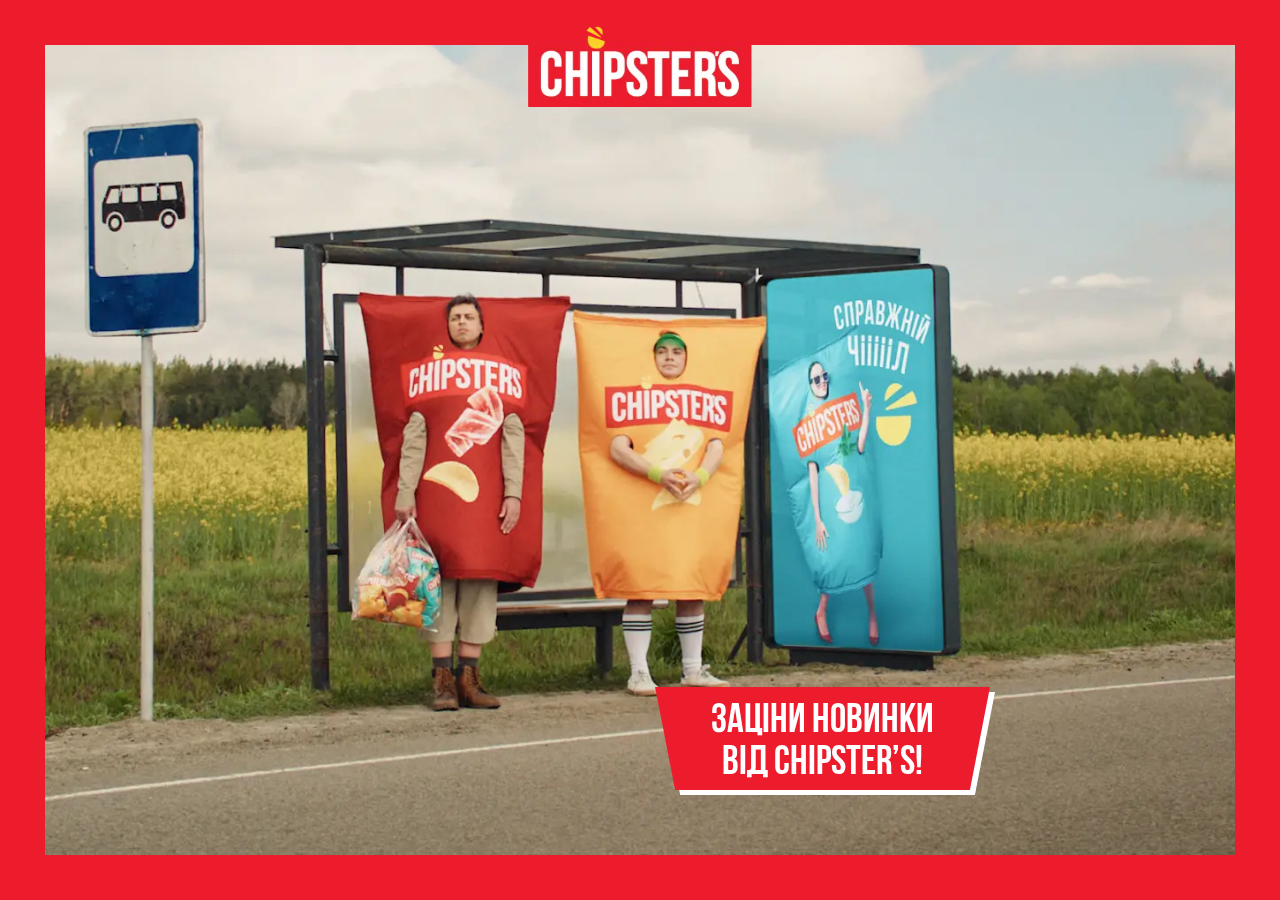
==== commit 6536f159: "up" ====
--- a/docs/index.html
+++ b/docs/index.html
@@ -6,7 +6,7 @@
 	<meta charset="UTF-8">
 	<meta name="format-detection" content="telephone=no">
 	<!-- <style>body{opacity: 0;}</style> -->
-	<link rel="stylesheet" href="css/style.min.css?_v=20240807172338">
+	<link rel="stylesheet" href="css/style.min.css?_v=20240807173625">
 	<link rel="shortcut icon" href="favicon.ico">
 	<!-- <meta name="robots" content="noindex, nofollow"> -->
 	<meta name="viewport" content="width=device-width, initial-scale=1.0">
@@ -535,7 +535,7 @@
 			</div>
 		</div>
 	</div>
-	<script src="js/app.min.js?_v=20240807172338"></script>
+	<script src="js/app.min.js?_v=20240807173625"></script>
 </body>
 
 </html>--- a/docs/css/style.min.css
+++ b/docs/css/style.min.css
@@ -1 +1 @@
-@font-face{font-family:BebasNeueCyrillic;font-display:swap;src:url(../fonts/BebasNeueCyrillic.woff2) format("woff2");font-weight:400;font-style:normal}*{padding:0;margin:0;border:0}*,*::after,*::before{box-sizing:border-box}*::after,*::before{display:inline-block}body,html{height:100%;min-width:320px}body{color:#000;line-height:1;font-family:BebasNeueCyrillic,sans-serif;font-size:1rem;-ms-text-size-adjust:100%;-moz-text-size-adjust:100%;-webkit-text-size-adjust:100%;-webkit-font-smoothing:antialiased;-moz-osx-font-smoothing:grayscale}button,input,textarea{font-family:BebasNeueCyrillic,sans-serif;font-size:inherit;line-height:inherit;color:inherit;background-color:rgba(0,0,0,0)}input,textarea{width:100%}label{display:inline-block}button,option,select{cursor:pointer}a{display:inline-block;color:inherit;text-decoration:none}ul li{list-style:none}img{vertical-align:top}h1,h2,h3,h4,h5,h6{font-weight:inherit;font-size:inherit}body{background-color:#ec1c2d}.lock body{overflow:hidden;touch-action:none;-ms-scroll-chaining:none;overscroll-behavior:none}.wrapper{min-height:100%;display:flex;flex-direction:column;overflow:hidden}@supports (overflow:clip){.wrapper{overflow:clip}}.wrapper>main{flex:1 1 auto}.wrapper>*{min-width:0}[class*="--gc"]{display:grid;min-width:0;grid-template-columns:0 1fr minmax(auto,0) 1fr 0}[class*="--gc"]>*{min-width:0;grid-column:3/4}body::after{content:"";background-color:rgba(0,0,0,.5);position:fixed;width:100%;height:100%;top:0;left:0;opacity:0;transition:opacity .8s ease 0s;pointer-events:none;z-index:149}.popup-show body::after{opacity:1}.popup_show{z-index:150;pointer-events:auto!important}.popup_show .popup__content{opacity:1}.popup{position:fixed;top:0;left:0;bottom:0;right:0;padding:50px 5px 30px;transition:visibility .8s ease 0s;overflow:auto;pointer-events:none}.popup__wrapper{display:flex;flex-direction:column;align-items:center;justify-content:center;min-height:100%;flex:1 1 auto;width:100%}.popup__content{opacity:0;transition:opacity .3s ease 0s;background-color:#000;width:100%;max-width:1100px;position:relative}.lock .popup__content{visibility:visible}.popup__close{position:absolute;top:-2.5rem;right:0;width:1.875rem;aspect-ratio:1/1;outline:0;padding:.3125rem;border-radius:6px;background-color:#000;display:grid;place-items:center}.popup__close svg{width:100%;height:auto}.popup__text{padding:.125rem}.popup__text iframe{width:100%;height:auto;aspect-ratio:16/9}.fp-init body{overflow:hidden;touch-action:none;-ms-scroll-chaining:none;overscroll-behavior:none}[data-fp]{min-height:100svh}.fp-init [data-fp]{z-index:1;touch-action:none;position:relative;overflow:hidden}.fp-switching [data-fp-section]{touch-action:none}.fp-init [data-fp-section]{position:absolute;top:0;left:0;right:0;bottom:0;width:100%;height:100%;overflow:auto}.fp-init .cards-mode [data-fp-section],.fp-init .slider-mode [data-fp-section]{transition:-webkit-transform .7s cubic-bezier(.55,.085,0,.99) 0s;transition:transform .7s cubic-bezier(.55,.085,0,.99) 0s;transition:transform .7s cubic-bezier(.55,.085,0,.99) 0s,-webkit-transform .7s cubic-bezier(.55,.085,0,.99) 0s}.fp-init .fade-mode [data-fp-section]{transition:opacity .5s ease-in-out 0s,visibility .5s ease-in-out 0s}.ibg{width:100%;height:100%;-o-object-fit:cover;object-fit:cover}.ibg--top{-o-object-position:top;object-position:top}.ibg--bottom{-o-object-position:bottom;object-position:bottom}.ibg--left{-o-object-position:left;object-position:left}.ibg--right{-o-object-position:right;object-position:right}.ibg--contain{-o-object-fit:contain;object-fit:contain}.logo{position:fixed;z-index:10;left:50%;background-color:#ec1c2d;-webkit-transform:translate(-50%,0);transform:translate(-50%,0);transition:opacity .3s ease,background-color .3s ease;opacity:0}.loaded .logo{opacity:1}.fp-section-1 .logo{background-color:rgba(0,0,0,0)}.logo img{height:auto}.btn{position:relative;text-transform:uppercase;color:#fff;font-weight:400;width:100%}.btn span{position:relative;z-index:3}.btn::after,.btn:before{content:"";position:absolute;top:0;left:0;width:100%;height:100%}.btn::before{background-color:#ec1c2d;z-index:2;clip-path:polygon(0 0,100% 0,94% 100%,6% 100%)}.btn::after{top:.3125rem;left:.3125rem;background-color:#fff;clip-path:polygon(0 0,100% 0,94% 100%,6% 100%);z-index:1}.loaded .btn_1{-webkit-animation:sh0 1.2s .2s 3 ease-in-out both;animation:sh0 1.2s .2s 3 ease-in-out both}.btn_2{min-height:6.0625rem}@-webkit-keyframes sh0{0%{-webkit-transform:rotate(0) translate3d(0,0,0);transform:rotate(0) translate3d(0,0,0)}10%{-webkit-transform:rotate(7deg) translate3d(0,0,0);transform:rotate(7deg) translate3d(0,0,0)}20%{-webkit-transform:rotate(-7deg) translate3d(0,0,0);transform:rotate(-7deg) translate3d(0,0,0)}30%{-webkit-transform:rotate(1deg) translate3d(0,0,0);transform:rotate(1deg) translate3d(0,0,0)}40%{-webkit-transform:rotate(0) translate3d(0,0,0);transform:rotate(0) translate3d(0,0,0)}100%{-webkit-transform:rotate(0) translate3d(0,0,0);transform:rotate(0) translate3d(0,0,0)}}@keyframes sh0{0%{-webkit-transform:rotate(0) translate3d(0,0,0);transform:rotate(0) translate3d(0,0,0)}10%{-webkit-transform:rotate(7deg) translate3d(0,0,0);transform:rotate(7deg) translate3d(0,0,0)}20%{-webkit-transform:rotate(-7deg) translate3d(0,0,0);transform:rotate(-7deg) translate3d(0,0,0)}30%{-webkit-transform:rotate(1deg) translate3d(0,0,0);transform:rotate(1deg) translate3d(0,0,0)}40%{-webkit-transform:rotate(0) translate3d(0,0,0);transform:rotate(0) translate3d(0,0,0)}100%{-webkit-transform:rotate(0) translate3d(0,0,0);transform:rotate(0) translate3d(0,0,0)}}.scroll{position:absolute;z-index:5;bottom:2.5rem;left:50%;-webkit-transform:translate(-50%,0);transform:translate(-50%,0);width:2.1875rem;height:4.75rem;pointer-events:none;opacity:0;transition:opacity .65s ease}.scroll::before{content:"";position:absolute;width:100%;height:.75rem;left:0;bottom:0;background-image:url(../img/icons/scroll-arr.svg);background-repeat:no-repeat;background-size:contain;background-position:50% 50%}.scroll img{position:absolute;top:0;left:0}@-webkit-keyframes an4{0%{-webkit-transform:translate(0,0);transform:translate(0,0)}50%{-webkit-transform:translate(0,5px);transform:translate(0,5px)}100%{-webkit-transform:translate(0,0);transform:translate(0,0)}}@keyframes an4{0%{-webkit-transform:translate(0,0);transform:translate(0,0)}50%{-webkit-transform:translate(0,5px);transform:translate(0,5px)}100%{-webkit-transform:translate(0,0);transform:translate(0,0)}}.section-00__wrapper,.section-02__wrapper{position:absolute;inset:0;z-index:0;overflow:hidden}.section-00__bg,.section-02__bg{height:100%;position:relative;z-index:0}.section-00__bg::before{content:"";position:absolute;z-index:0;inset:0;z-index:1;background-color:rgba(234,0,41,.1);opacity:0;transition:opacity .65s ease}._bus-active .section-00__bg::before{opacity:1}._bus-active .section-00__bg img{transition:-webkit-filter .65s ease;transition:filter .65s ease;transition:filter .65s ease,-webkit-filter .65s ease;filter:blur(5px);-webkit-filter:blur(5px)}.section-00__bus{position:absolute;z-index:3;bottom:6%;right:-120%;transition:bottom .85s ease,right .85s ease;width:-webkit-max-content;width:max-content}._bus-active .section-00__bus{bottom:-6%;right:0}.section-00__btn-wr{position:absolute;z-index:2;width:-webkit-max-content;width:max-content;transition:opacity .45s ease}._bus-active .section-00__btn-wr{opacity:0;pointer-events:none}.section-00__btn-2{position:absolute;z-index:4;top:25vh;left:13vw;opacity:0;pointer-events:none}._bus-active .section-00__btn-2{opacity:1;pointer-events:all;transition:opacity .85s ease .5s}.section-00__arr{position:absolute;z-index:-1;top:-30%;left:0;width:100%;height:100%}.section-00__arr::before{content:"";position:absolute;top:140%;left:60%;width:27%;height:100%;background-image:url(../img/icons/arr.svg);background-repeat:no-repeat;background-size:contain;background-position:50% 50%;-webkit-transform:rotate(250deg);transform:rotate(250deg)}._bus-active .section-00__arr{top:0;transition:top .65s ease .5s}.section-00__btn-next{-webkit-transform:translate(0,50%);transform:translate(0,50%)}._bus-active .section-00__btn-next{transition:-webkit-transform .65s ease .5s;transition:transform .65s ease .5s;transition:transform .65s ease .5s,-webkit-transform .65s ease .5s;-webkit-transform:translate(0,0);transform:translate(0,0)}._bus-active .section-00__scroll{opacity:1;transition-delay:.8s;pointer-events:all}._bus-active .section-00__scroll::before{-webkit-animation:an4 1.5s ease 1s infinite both;animation:an4 1.5s ease 1s infinite both}@-webkit-keyframes an2{0%{-webkit-transform:translate(0,0);transform:translate(0,0)}50%{-webkit-transform:translate(-20px,-30px);transform:translate(-20px,-30px)}100%{-webkit-transform:translate(0,0);transform:translate(0,0)}}@keyframes an2{0%{-webkit-transform:translate(0,0);transform:translate(0,0)}50%{-webkit-transform:translate(-20px,-30px);transform:translate(-20px,-30px)}100%{-webkit-transform:translate(0,0);transform:translate(0,0)}}@-webkit-keyframes an3{0%{-webkit-transform:translate(0,0);transform:translate(0,0)}50%{-webkit-transform:translate(-10px,-20px);transform:translate(-10px,-20px)}100%{-webkit-transform:translate(0,0);transform:translate(0,0)}}@keyframes an3{0%{-webkit-transform:translate(0,0);transform:translate(0,0)}50%{-webkit-transform:translate(-10px,-20px);transform:translate(-10px,-20px)}100%{-webkit-transform:translate(0,0);transform:translate(0,0)}}.loaded .section-01,.loaded .section-02{opacity:1!important}.section-01 .section-01__body{position:absolute;inset:0;z-index:0;overflow:hidden;transition:background-color .3s ease}.section-01 .section-01__body.slide-1{background-color:#941d42}.section-01 .section-01__body.slide-2{background-color:#b3c557}.section-01 .section-01__body.slide-3{background-color:#231e49}.section-01 .section-01__body.slide-4{background-color:#1d1d1d}.section-01 .section-01__body.slide-5{background-color:#123928}.section-01 .section-01__body.slide-6{background-color:#ffa526}.section-01 .section-01__body.slide-7{background-color:#111958}.section-01 .section-01__body.slide-8{background-color:#73d0d3}.section-01 .section-01__body.slide-9{background-color:#154525}.section-01 .section-01__body.slide-10{background-color:#ad2622}.section-01 .section-01__body.slide-11{background-color:#f4a591}.section-01 .section-01__body.slide-12{background-color:#e16c29}.section-01 .section-01__body.slide-13{background-color:#80cbe2}.section-01 .section-01__body.slide-14{background-color:#62424a}.section-01__img{position:absolute;z-index:0;scale:2;width:100%;height:100%;-o-object-fit:cover;object-fit:cover}.section-01__img path{opacity:.23;transition:fill .3s ease}.slide-1 .section-01__img path{fill:#fcc2c2}.slide-2 .section-01__img path{fill:#788006}.slide-3 .section-01__img path{fill:#4f5984}.slide-4 .section-01__img path{fill:#4c4c4c}.slide-5 .section-01__img path{fill:#2d8831}.slide-6 .section-01__img path{fill:#b45f4c}.slide-7 .section-01__img path{fill:#4f5984}.slide-8 .section-01__img path{fill:#227778}.slide-9 .section-01__img path{fill:#fff}.slide-10 .section-01__img path{fill:#fff}.slide-11 .section-01__img path{fill:#b8715c}.slide-12 .section-01__img path{fill:#faa390}.slide-13 .section-01__img path{fill:#2a768f}.slide-14 .section-01__img path{fill:#331112}.section-01__slider{overflow:visible!important;height:100vh;height:100svh}.section-01__slide{overflow:hidden;display:flex;align-items:center;justify-content:center}.section-01__slide.slide-1 .hand-color{fill:#f33141}.section-01__slide.slide-2 .hand-color{fill:#04662f}.section-01__slide.slide-3 .hand-color{fill:#a30479}.section-01__slide.slide-4 .hand-color{fill:#992a36}.section-01__slide.slide-5 .hand-color{fill:#0aa13a}.section-01__slide.slide-6 .hand-color{fill:#b32306}.section-01__slide.slide-7 .hand-color{fill:#2299d6}.section-01__slide.slide-8 .hand-color{fill:#0a5151}.section-01__slide.slide-9 .hand-color{fill:#35a023}.section-01__slide.slide-10 .hand-color{fill:#e99618}.section-01__slide.slide-11 .hand-color{fill:#773937}.section-01__slide.slide-12 .hand-color{fill:#911f1f}.section-01__slide.slide-13 .hand-color{fill:#3c68aa}.section-01__slide.slide-14 .hand-color{fill:#fd9307}.section-01__button{position:absolute;z-index:10;top:50%;-webkit-transform:translateY(-50%);transform:translateY(-50%);display:flex;align-items:center;justify-content:center;transition:opacity .3s ease}.section-01__button svg{width:auto}.section-01__button.swiper-button-prev{left:1.875rem}.section-01__button.swiper-button-next{right:1.875rem}.section-01__button.swiper-button-disabled{opacity:0}.pack-slide{position:relative;display:grid;align-items:center;height:100%;width:100%}.pack-slide__pack{position:relative;min-height:100%}.pack-slide__pack.pack-center{-webkit-transform:rotate(6deg);transform:rotate(6deg)}.pack-slide__wr{position:relative;height:-webkit-fit-content;height:-moz-fit-content;height:fit-content}.pack-slide__hand{position:absolute;z-index:5}.pack-slide__hand.hand-right{right:0;top:0}.section-02__btn-yt{position:absolute;top:50%;left:47%;-webkit-transform:translate(-50%,-50%);transform:translate(-50%,-50%);aspect-ratio:1/1;background-image:url(../img/icons/play.svg);background-repeat:no-repeat;background-position:50% 50%;background-size:contain;-webkit-transform-origin:center;transform-origin:center;transition:-webkit-transform .45s ease;transition:transform .45s ease;transition:transform .45s ease,-webkit-transform .45s ease;outline:0}.section-02__chel-red,.section-02__chel-yellow{position:absolute;z-index:2;-webkit-transform:translate(0,50%);transform:translate(0,50%)}.section-02__chel-red{right:3vw}.section-02__chel-yellow{left:7vw}.section-02__bottom{position:absolute;z-index:3;left:50%;-webkit-transform:translate(-50%,0);transform:translate(-50%,0);display:flex;width:-webkit-max-content;width:max-content}.section-02__label{background-color:#fff;color:#ec1c2d;width:-webkit-fit-content;width:-moz-fit-content;width:fit-content;height:-webkit-fit-content;height:-moz-fit-content;height:fit-content;-webkit-transform:skew(-17deg) translate(-50%,0);transform:skew(-17deg) translate(-50%,0);box-shadow:4px 5px 0 #640606;position:relative;opacity:0;transition:opacity .3s ease,-webkit-transform .65s ease;transition:transform .65s ease,opacity .3s ease;transition:transform .65s ease,opacity .3s ease,-webkit-transform .65s ease}.fp-section-2 .section-02__label{opacity:1;-webkit-transform:skew(-17deg) translate(0,0);transform:skew(-17deg) translate(0,0);transition-delay:.5s}.section-02__label span{display:block;-webkit-transform:skew(17deg);transform:skew(17deg)}.social{display:flex;gap:.75rem}.social__item{opacity:0;-webkit-transform:translateY(50%);transform:translateY(50%);transition:opacity .3s ease,-webkit-transform .65s ease;transition:opacity .3s ease,transform .65s ease;transition:opacity .3s ease,transform .65s ease,-webkit-transform .65s ease}.fp-section-2 .social__item{opacity:1;-webkit-transform:translateY(0);transform:translateY(0)}.fp-section-2 .social__item:nth-child(1){transition-delay:.6s}.fp-section-2 .social__item:nth-child(2){transition-delay:.7s}.fp-section-2 .social__item:nth-child(3){transition-delay:.8s}.social__link{display:inline-block;transition:-webkit-transform .35s ease;transition:transform .35s ease;transition:transform .35s ease,-webkit-transform .35s ease}.social__link img{border-radius:50%;box-shadow:0 4px 0 #640606;height:auto}.swiper{overflow:hidden}.swiper-initialized{touch-action:pan-y}.swiper-wrapper{width:100%;height:100%;box-sizing:content-box;display:flex;position:relative}.swiper-vertical .swiper-wrapper{flex-direction:column}.swiper-autoheight .swiper-wrapper{align-items:flex-start}.swiper-initialized .swiper-slide{flex-shrink:0}.swiper-android .swiper-slide,.swiper-android .swiper-wrapper{-webkit-transform:translate3d(0,0,0);transform:translate3d(0,0,0)}.swiper-button-lock{display:none!important}@media (min-width:30.06125em){.btn_2 br{display:none}.section-00__btn-wr{right:18.125rem;bottom:6.875rem}._bus-active .section-00__arr{-webkit-animation:an2 1.5s ease 1.35s infinite both;animation:an2 1.5s ease 1.35s infinite both}.pack-slide{max-width:70%}.section-02__label{padding:1.125rem 1.75rem 1.125rem}}@media (min-width:37.56125em){.section-02__bottom{gap:0 8.75rem}.section-02__label::before{content:"";position:absolute;z-index:-1;left:50%;top:0;width:40%;height:100%;background-image:url(../img/icons/arr2.svg);background-repeat:no-repeat;background-size:contain;background-position:50% 50%;-webkit-transform:rotate(0);transform:rotate(0);transition:left .65s ease}.fp-section-2 .section-02__label::before{left:115%;transition-delay:.5s}}@media (min-width:51.31125em){.pack-slide{grid-template-columns:repeat(3,1fr);grid-template-rows:1fr}.pack-slide__pack.pack-lt{-webkit-transform:rotate(28deg) translate(7%,-7%);transform:rotate(28deg) translate(7%,-7%)}.pack-slide__pack.pack-rt{-webkit-transform:rotate(-24deg) translate(-35%,14%);transform:rotate(-24deg) translate(-35%,14%)}.pack-slide__hand.hand-left{bottom:.0000000625rem}.pack-slide__hand.hand-left{top:0;-webkit-transform:translate(-68%,-44%);transform:translate(-68%,-44%)}.pack-slide__hand.hand-right{-webkit-transform:translate(50%,-50%);transform:translate(50%,-50%)}}@media (min-width:85.43625em){.section-02__chel-red,.section-02__chel-yellow{bottom:40%}}@media (min-width:90.06125em){.btn_1{font-size:2.75rem}.btn_2{font-size:3.125rem}.section-00__wrapper,.section-02__wrapper{padding:3.125rem}.section-02__btn-yt{width:7.5rem}.section-02__bottom{bottom:4.375rem}.section-02__label{font-size:1.5625rem}.social__link img{width:3.125rem}}@media (min-width:92.56125em){.btn{padding-left:3.75rem}.btn{padding-right:3.75rem}.btn{padding-top:.6875rem}.btn{padding-bottom:.6875rem}}@media (min-width:120.06125em){.section-02__chel-red{max-width:22.25rem}.section-02__chel-yellow{max-width:20.1875rem}}@media (min-width:90em){.logo{top:1.8125rem}.logo img{width:15rem}.section-01__button{width:3.75rem}.section-01__button{height:3.75rem}.section-01__button svg{height:3.75rem}}@media (min-width:120em){.section-00__bus{max-width:100rem}.pack-slide__hand.hand-left{width:86.25rem}.pack-slide__hand.hand-left{left:-4rem}.pack-slide__hand.hand-right{width:47.625rem}}@media (max-width:20em){.pack-slide__wr:nth-child(2){min-height:15.625rem}.pack-slide__hand.hand-left{left:-2.5rem}.pack-slide__hand.hand-left{bottom:-5rem}.pack-slide__hand.hand-right{width:10.75rem}}@media (max-width:90.06125em)and (orientation:portrait){.btn::after{left:-.15625rem;width:calc(100% + 6px)}.section-00__bg::before{margin-top:18vh;margin-bottom:18vh}.section-00__btn-wr{bottom:18vh;right:50%;-webkit-transform:translate(50%,0);transform:translate(50%,0)}.section-00__btn-2{left:50%;-webkit-transform:translate(-50%,0);transform:translate(-50%,0)}.section-00__arr::before{top:160%;left:40%;width:35%;-webkit-transform:rotate(260deg);transform:rotate(260deg)}.section-02__bg{margin-top:10vh;height:auto}}@media (max-width:90.06125em){.section-02__chel-red{max-width:17.125rem}.section-02__chel-yellow{max-width:15.5625rem}}@media (max-width:85.43625em){.section-02__chel-red,.section-02__chel-yellow{bottom:37%}}@media (max-width:68.81125em)and (orientation:landscape)and (min-height:31.31125em){.section-02__chel-red,.section-02__chel-yellow{max-width:12.5rem!important}}@media (max-width:68.81125em)and (orientation:landscape){.section-02__chel-red{right:-3vw}.section-02__chel-yellow{left:-3vw}}@media (max-width:56.31125em)and (max-height:30.06125rem){.logo{top:.375rem!important}.pack-slide__wr{height:80%;min-height:80%}.pack-slide__hand{display:none}}@media (max-width:51.31125em){.pack-slide{grid-template-columns:1fr}.pack-slide__pack.pack-lt{display:none}.pack-slide__pack.pack-rt{display:none}.pack-slide__hand.hand-left{-webkit-transform:translate(-74%,39%) rotate(-40deg);transform:translate(-74%,39%) rotate(-40deg)}}@media (max-width:37.56125em){.section-02__bottom{gap:0 1rem;align-items:center}.section-02__label::before{display:none}}@media (max-width:30.06125em){.logo{top:.875rem}.logo img{width:8.75rem}.btn{padding-left:2.5rem}.btn{padding-right:2.5rem}.btn{padding-top:.4375rem}.btn{padding-bottom:.4375rem}.btn_1{font-size:1.75rem}.btn_2{font-size:2.375rem}.section-00__wrapper,.section-02__wrapper{padding:1.25rem}.section-00__bg::before{margin-top:15vh;margin-bottom:15vh}.section-00__bg{padding-top:15vh;padding-bottom:15vh}.section-00__bus{max-width:30rem}.section-00__bus{bottom:20vh}._bus-active .section-00__bus{bottom:13vh;right:-28%}.section-00__btn-wr{bottom:14vh}.section-00__arr::before{top:130%}._bus-active .section-00__arr{-webkit-animation:an3 1.5s ease 1.35s infinite both;animation:an3 1.5s ease 1.35s infinite both}.section-01__button{width:2.5rem}.section-01__button{height:2.5rem}.section-01__button svg{height:1.875rem}.pack-slide{max-width:88%}.pack-slide__hand.hand-left{width:25rem}.pack-slide__hand.hand-right{-webkit-transform:translate(46%,-42%);transform:translate(46%,-42%)}.section-02__btn-yt{width:3.75rem}.section-02__btn-yt{top:54%}.section-02__chel-red,.section-02__chel-yellow{max-width:7.5rem!important;bottom:27%}.section-02__chel-red{right:17vw}.section-02__chel-yellow{left:17vw}.section-02__bottom{bottom:2.5rem}.section-02__label{font-size:1.25rem}.section-02__label{padding:.625rem 1.5625rem .5625rem}.social__link img{width:2.5rem}}@media (min-width:30.06125em)and (max-width:90em){.logo{top:clamp(.875rem ,.4048129862rem + 1.564096682vw ,1.8125rem)}.logo img{width:clamp(8.75rem ,5.6154199078rem + 10.4273112135vw ,15rem)}.section-01__button{width:clamp(2.5rem ,1.8730839816rem + 2.0854622427vw ,3.75rem)}.section-01__button{height:clamp(2.5rem ,1.8730839816rem + 2.0854622427vw ,3.75rem)}.section-01__button svg{height:clamp(1.875rem ,.9346259723rem + 3.1281933641vw ,3.75rem)}}@media (min-width:30.06125em)and (max-width:92.56125em){.btn{padding-left:clamp(2.5rem ,1.898775rem + 2vw ,3.75rem)}.btn{padding-right:clamp(2.5rem ,1.898775rem + 2vw ,3.75rem)}.btn{padding-top:clamp(.4375rem ,.317255rem + .4vw ,.6875rem)}.btn{padding-bottom:clamp(.4375rem ,.317255rem + .4vw ,.6875rem)}}@media (min-width:30.06125em)and (max-width:90.06125em){.btn_1{font-size:clamp(1.75rem ,1.2489791667rem + 1.6666666667vw ,2.75rem)}.btn_2{font-size:clamp(2.375rem ,1.999234375rem + 1.25vw ,3.125rem)}.section-00__wrapper,.section-02__wrapper{padding:clamp(1.25rem ,.3105859375rem + 3.125vw ,3.125rem)}.section-00__bus{max-width:clamp(30rem ,6.6712174479rem + 77.6041666667vw ,76.5625rem)}.section-02__btn-yt{width:clamp(3.75rem ,1.871171875rem + 6.25vw ,7.5rem)}.section-02__bottom{bottom:clamp(2.5rem ,1.5605859375rem + 3.125vw ,4.375rem)}.section-02__label{font-size:clamp(1.25rem ,1.0934309896rem + .5208333333vw ,1.5625rem)}.social__link img{width:clamp(2.5rem ,2.1868619792rem + 1.0416666667vw ,3.125rem)}}@media (max-width:90.06125em)and (orientation:portrait)and (min-width:30.06125em){.section-00__bg{padding-top:18vh;padding-bottom:18vh}.section-00__bus{bottom:22vh}._bus-active .section-00__bus{bottom:16vh}}@media (min-width:90.06125em)and (max-width:120em){.section-00__bus{max-width:clamp(76.5625rem ,6.0582021627rem + 78.284831531vw ,100rem)}}@media (min-width:20em)and (max-width:51.31125em){.pack-slide__wr:nth-child(2){min-height:clamp(15.625rem ,-2.6591630404rem + 91.4208152022vw ,44.25rem)}.pack-slide__hand.hand-left{left:clamp(-2.5rem ,-4.0968701745rem + 7.9843508723vw ,.0000000625rem)}.pack-slide__hand.hand-left{bottom:clamp(-5rem ,-8.193740309rem + 15.968701545vw ,.0000000625rem)}.pack-slide__hand.hand-right{width:clamp(10.75rem ,4.0431454349rem + 33.5342728253vw ,21.25rem)}}@media (min-width:51.31125em)and (max-width:120em){.pack-slide__hand.hand-left{width:clamp(29.375rem ,-13.1112491128rem + 82.8010409274vw ,86.25rem)}.pack-slide__hand.hand-left{left:clamp(-4rem ,2.9880440028rem + -5.8233700024vw ,.0000000625rem)}.pack-slide__hand.hand-right{width:clamp(21.25rem ,1.5475855762rem + 38.3978453531vw ,47.625rem)}}@media (min-width:30.06125em)and (max-width:51.31125em){.pack-slide__hand.hand-left{width:clamp(25rem ,18.8109191176rem + 20.5882352941vw ,29.375rem)}}@media (max-width:51.31125em)and (min-width:30.06125em){.pack-slide__hand.hand-right{-webkit-transform:translate(61%,-43%);transform:translate(61%,-43%)}}@media (min-width:90.06125em)and (max-width:120.06125em){.section-02__chel-red{max-width:clamp(17.125rem ,1.7395364583rem + 17.0833333333vw ,22.25rem)}.section-02__chel-yellow{max-width:clamp(15.5625rem ,1.6780572917rem + 15.4166666667vw ,20.1875rem)}}@media (any-hover:hover){.btn_1:hover{-webkit-animation-play-state:paused;animation-play-state:paused}.section-02__btn-yt:hover{-webkit-transform:translate(-50%,-50%) scale(1.1);transform:translate(-50%,-50%) scale(1.1)}.social__link:hover{-webkit-transform:translateY(-5px);transform:translateY(-5px)}}@media (orientation:landscape)and (max-height:31.25em){.section-00__btn-wr{bottom:18vh;right:50%;-webkit-transform:translate(50%,0);transform:translate(50%,0)}.section-00__btn-2{display:none}}@media (orientation:landscape)and (max-height:31.31125em){.section-02__chel-red,.section-02__chel-yellow{max-width:9.375rem!important}.section-02__bottom{bottom:1.25rem!important}}+@font-face{font-family:BebasNeueCyrillic;font-display:swap;src:url(../fonts/BebasNeueCyrillic.woff2) format("woff2");font-weight:400;font-style:normal}*{padding:0;margin:0;border:0}*,*::after,*::before{box-sizing:border-box}*::after,*::before{display:inline-block}body,html{height:100%;min-width:320px}body{color:#000;line-height:1;font-family:BebasNeueCyrillic,sans-serif;font-size:1rem;-ms-text-size-adjust:100%;-moz-text-size-adjust:100%;-webkit-text-size-adjust:100%;-webkit-font-smoothing:antialiased;-moz-osx-font-smoothing:grayscale}button,input,textarea{font-family:BebasNeueCyrillic,sans-serif;font-size:inherit;line-height:inherit;color:inherit;background-color:rgba(0,0,0,0)}input,textarea{width:100%}label{display:inline-block}button,option,select{cursor:pointer}a{display:inline-block;color:inherit;text-decoration:none}ul li{list-style:none}img{vertical-align:top}h1,h2,h3,h4,h5,h6{font-weight:inherit;font-size:inherit}body{background-color:#ec1c2d}.lock body{overflow:hidden;touch-action:none;-ms-scroll-chaining:none;overscroll-behavior:none}.wrapper{min-height:100%;display:flex;flex-direction:column;overflow:hidden}@supports (overflow:clip){.wrapper{overflow:clip}}.wrapper>main{flex:1 1 auto}.wrapper>*{min-width:0}[class*="--gc"]{display:grid;min-width:0;grid-template-columns:0 1fr minmax(auto,0) 1fr 0}[class*="--gc"]>*{min-width:0;grid-column:3/4}body::after{content:"";background-color:rgba(0,0,0,.5);position:fixed;width:100%;height:100%;top:0;left:0;opacity:0;transition:opacity .8s ease 0s;pointer-events:none;z-index:149}.popup-show body::after{opacity:1}.popup_show{z-index:150;pointer-events:auto!important}.popup_show .popup__content{opacity:1}.popup{position:fixed;top:0;left:0;bottom:0;right:0;padding:50px 5px 30px;transition:visibility .8s ease 0s;overflow:auto;pointer-events:none}.popup__wrapper{display:flex;flex-direction:column;align-items:center;justify-content:center;min-height:100%;flex:1 1 auto;width:100%}.popup__content{opacity:0;transition:opacity .3s ease 0s;background-color:#000;width:100%;max-width:1100px;position:relative}.lock .popup__content{visibility:visible}.popup__close{position:absolute;top:-2.5rem;right:0;width:1.875rem;aspect-ratio:1/1;outline:0;padding:.3125rem;border-radius:6px;background-color:#000;display:grid;place-items:center}.popup__close svg{width:100%;height:auto}.popup__text{padding:.125rem}.popup__text iframe{width:100%;height:auto;aspect-ratio:16/9}.fp-init body{overflow:hidden;touch-action:none;-ms-scroll-chaining:none;overscroll-behavior:none}[data-fp]{min-height:100svh}.fp-init [data-fp]{z-index:1;touch-action:none;position:relative;overflow:hidden}.fp-switching [data-fp-section]{touch-action:none}.fp-init [data-fp-section]{position:absolute;top:0;left:0;right:0;bottom:0;width:100%;height:100%;overflow:auto}.fp-init .cards-mode [data-fp-section],.fp-init .slider-mode [data-fp-section]{transition:-webkit-transform .7s cubic-bezier(.55,.085,0,.99) 0s;transition:transform .7s cubic-bezier(.55,.085,0,.99) 0s;transition:transform .7s cubic-bezier(.55,.085,0,.99) 0s,-webkit-transform .7s cubic-bezier(.55,.085,0,.99) 0s}.fp-init .fade-mode [data-fp-section]{transition:opacity .5s ease-in-out 0s,visibility .5s ease-in-out 0s}.ibg{width:100%;height:100%;-o-object-fit:cover;object-fit:cover}.ibg--top{-o-object-position:top;object-position:top}.ibg--bottom{-o-object-position:bottom;object-position:bottom}.ibg--left{-o-object-position:left;object-position:left}.ibg--right{-o-object-position:right;object-position:right}.ibg--contain{-o-object-fit:contain;object-fit:contain}.logo{position:fixed;z-index:10;left:50%;background-color:#ec1c2d;-webkit-transform:translate(-50%,0);transform:translate(-50%,0);transition:opacity .45s ease,background-color .3s ease;opacity:0}.loaded .logo{opacity:1}.fp-section-1 .logo{background-color:rgba(0,0,0,0)}.logo img{height:auto}.btn{position:relative;text-transform:uppercase;color:#fff;font-weight:400;width:100%}.btn span{position:relative;z-index:3}.btn::after,.btn:before{content:"";position:absolute;top:0;left:0;width:100%;height:100%}.btn::before{background-color:#ec1c2d;z-index:2;clip-path:polygon(0 0,100% 0,94% 100%,6% 100%)}.btn::after{top:.3125rem;left:.3125rem;background-color:#fff;clip-path:polygon(0 0,100% 0,94% 100%,6% 100%);z-index:1}.loaded .btn_1{-webkit-animation:sh0 1.2s .2s 3 ease-in-out both;animation:sh0 1.2s .2s 3 ease-in-out both}.btn_2{min-height:6.0625rem}@-webkit-keyframes sh0{0%{-webkit-transform:rotate(0) translate3d(0,0,0);transform:rotate(0) translate3d(0,0,0)}10%{-webkit-transform:rotate(7deg) translate3d(0,0,0);transform:rotate(7deg) translate3d(0,0,0)}20%{-webkit-transform:rotate(-7deg) translate3d(0,0,0);transform:rotate(-7deg) translate3d(0,0,0)}30%{-webkit-transform:rotate(1deg) translate3d(0,0,0);transform:rotate(1deg) translate3d(0,0,0)}40%{-webkit-transform:rotate(0) translate3d(0,0,0);transform:rotate(0) translate3d(0,0,0)}100%{-webkit-transform:rotate(0) translate3d(0,0,0);transform:rotate(0) translate3d(0,0,0)}}@keyframes sh0{0%{-webkit-transform:rotate(0) translate3d(0,0,0);transform:rotate(0) translate3d(0,0,0)}10%{-webkit-transform:rotate(7deg) translate3d(0,0,0);transform:rotate(7deg) translate3d(0,0,0)}20%{-webkit-transform:rotate(-7deg) translate3d(0,0,0);transform:rotate(-7deg) translate3d(0,0,0)}30%{-webkit-transform:rotate(1deg) translate3d(0,0,0);transform:rotate(1deg) translate3d(0,0,0)}40%{-webkit-transform:rotate(0) translate3d(0,0,0);transform:rotate(0) translate3d(0,0,0)}100%{-webkit-transform:rotate(0) translate3d(0,0,0);transform:rotate(0) translate3d(0,0,0)}}.scroll{position:absolute;z-index:5;bottom:2.5rem;left:50%;-webkit-transform:translate(-50%,0);transform:translate(-50%,0);width:2.1875rem;height:4.75rem;pointer-events:none;opacity:0;transition:opacity .65s ease}.scroll::before{content:"";position:absolute;width:100%;height:.75rem;left:0;bottom:0;background-image:url(../img/icons/scroll-arr.svg);background-repeat:no-repeat;background-size:contain;background-position:50% 50%}.scroll img{position:absolute;top:0;left:0}@-webkit-keyframes an4{0%{-webkit-transform:translate(0,0);transform:translate(0,0)}50%{-webkit-transform:translate(0,5px);transform:translate(0,5px)}100%{-webkit-transform:translate(0,0);transform:translate(0,0)}}@keyframes an4{0%{-webkit-transform:translate(0,0);transform:translate(0,0)}50%{-webkit-transform:translate(0,5px);transform:translate(0,5px)}100%{-webkit-transform:translate(0,0);transform:translate(0,0)}}.section-00__wrapper,.section-02__wrapper{position:absolute;inset:0;z-index:0;overflow:hidden}.section-00__bg,.section-02__bg{height:100%;position:relative;z-index:0}.section-00__bg::before{content:"";position:absolute;z-index:0;inset:0;z-index:1;background-color:rgba(234,0,41,.1);opacity:0;transition:opacity .65s ease}._bus-active .section-00__bg::before{opacity:1}._bus-active .section-00__bg img{transition:-webkit-filter .65s ease;transition:filter .65s ease;transition:filter .65s ease,-webkit-filter .65s ease;filter:blur(5px);-webkit-filter:blur(5px)}.section-00__bus{position:absolute;z-index:3;bottom:6%;right:-120%;transition:bottom .85s ease,right .85s ease;width:-webkit-max-content;width:max-content}._bus-active .section-00__bus{bottom:-6%;right:0}.section-00__btn-wr{position:absolute;z-index:2;width:-webkit-max-content;width:max-content;opacity:0;transition:opacity .45s ease}.loaded .section-00__btn-wr{opacity:1}._bus-active .section-00__btn-wr{opacity:0;pointer-events:none}.section-00__btn-2{position:absolute;z-index:4;top:25vh;left:13vw;opacity:0;pointer-events:none}._bus-active .section-00__btn-2{opacity:1;pointer-events:all;transition:opacity .85s ease .5s}.section-00__arr{position:absolute;z-index:-1;top:-30%;left:0;width:100%;height:100%}.section-00__arr::before{content:"";position:absolute;top:140%;left:60%;width:27%;height:100%;background-image:url(../img/icons/arr.svg);background-repeat:no-repeat;background-size:contain;background-position:50% 50%;-webkit-transform:rotate(250deg);transform:rotate(250deg)}._bus-active .section-00__arr{top:0;transition:top .65s ease .5s}.section-00__btn-next{-webkit-transform:translate(0,50%);transform:translate(0,50%)}._bus-active .section-00__btn-next{transition:-webkit-transform .65s ease .5s;transition:transform .65s ease .5s;transition:transform .65s ease .5s,-webkit-transform .65s ease .5s;-webkit-transform:translate(0,0);transform:translate(0,0)}._bus-active .section-00__scroll{opacity:1;transition-delay:.8s;pointer-events:all}._bus-active .section-00__scroll::before{-webkit-animation:an4 1.5s ease 1s infinite both;animation:an4 1.5s ease 1s infinite both}@-webkit-keyframes an2{0%{-webkit-transform:translate(0,0);transform:translate(0,0)}50%{-webkit-transform:translate(-20px,-30px);transform:translate(-20px,-30px)}100%{-webkit-transform:translate(0,0);transform:translate(0,0)}}@keyframes an2{0%{-webkit-transform:translate(0,0);transform:translate(0,0)}50%{-webkit-transform:translate(-20px,-30px);transform:translate(-20px,-30px)}100%{-webkit-transform:translate(0,0);transform:translate(0,0)}}@-webkit-keyframes an3{0%{-webkit-transform:translate(0,0);transform:translate(0,0)}50%{-webkit-transform:translate(-10px,-20px);transform:translate(-10px,-20px)}100%{-webkit-transform:translate(0,0);transform:translate(0,0)}}@keyframes an3{0%{-webkit-transform:translate(0,0);transform:translate(0,0)}50%{-webkit-transform:translate(-10px,-20px);transform:translate(-10px,-20px)}100%{-webkit-transform:translate(0,0);transform:translate(0,0)}}.loaded .section-01,.loaded .section-02{opacity:1!important}.section-01 .section-01__body{position:absolute;inset:0;z-index:0;overflow:hidden;transition:background-color .3s ease}.section-01 .section-01__body.slide-1{background-color:#941d42}.section-01 .section-01__body.slide-2{background-color:#b3c557}.section-01 .section-01__body.slide-3{background-color:#231e49}.section-01 .section-01__body.slide-4{background-color:#1d1d1d}.section-01 .section-01__body.slide-5{background-color:#123928}.section-01 .section-01__body.slide-6{background-color:#ffa526}.section-01 .section-01__body.slide-7{background-color:#111958}.section-01 .section-01__body.slide-8{background-color:#73d0d3}.section-01 .section-01__body.slide-9{background-color:#154525}.section-01 .section-01__body.slide-10{background-color:#ad2622}.section-01 .section-01__body.slide-11{background-color:#f4a591}.section-01 .section-01__body.slide-12{background-color:#e16c29}.section-01 .section-01__body.slide-13{background-color:#80cbe2}.section-01 .section-01__body.slide-14{background-color:#62424a}.section-01__img{position:absolute;z-index:0;scale:2;width:100%;height:100%;-o-object-fit:cover;object-fit:cover}.section-01__img path{opacity:.23;transition:fill .3s ease}.slide-1 .section-01__img path{fill:#fcc2c2}.slide-2 .section-01__img path{fill:#788006}.slide-3 .section-01__img path{fill:#4f5984}.slide-4 .section-01__img path{fill:#4c4c4c}.slide-5 .section-01__img path{fill:#2d8831}.slide-6 .section-01__img path{fill:#b45f4c}.slide-7 .section-01__img path{fill:#4f5984}.slide-8 .section-01__img path{fill:#227778}.slide-9 .section-01__img path{fill:#fff}.slide-10 .section-01__img path{fill:#fff}.slide-11 .section-01__img path{fill:#b8715c}.slide-12 .section-01__img path{fill:#faa390}.slide-13 .section-01__img path{fill:#2a768f}.slide-14 .section-01__img path{fill:#331112}.section-01__slider{overflow:visible!important;height:100vh;height:100svh}.section-01__slide{overflow:hidden;display:flex;align-items:center;justify-content:center}.section-01__slide.slide-1 .hand-color{fill:#f33141}.section-01__slide.slide-2 .hand-color{fill:#04662f}.section-01__slide.slide-3 .hand-color{fill:#a30479}.section-01__slide.slide-4 .hand-color{fill:#992a36}.section-01__slide.slide-5 .hand-color{fill:#0aa13a}.section-01__slide.slide-6 .hand-color{fill:#b32306}.section-01__slide.slide-7 .hand-color{fill:#2299d6}.section-01__slide.slide-8 .hand-color{fill:#0a5151}.section-01__slide.slide-9 .hand-color{fill:#35a023}.section-01__slide.slide-10 .hand-color{fill:#e99618}.section-01__slide.slide-11 .hand-color{fill:#773937}.section-01__slide.slide-12 .hand-color{fill:#911f1f}.section-01__slide.slide-13 .hand-color{fill:#3c68aa}.section-01__slide.slide-14 .hand-color{fill:#fd9307}.section-01__button{position:absolute;z-index:10;top:50%;-webkit-transform:translateY(-50%);transform:translateY(-50%);display:flex;align-items:center;justify-content:center;transition:opacity .3s ease}.section-01__button svg{width:auto}.section-01__button.swiper-button-prev{left:1.875rem}.section-01__button.swiper-button-next{right:1.875rem}.section-01__button.swiper-button-disabled{opacity:0}.pack-slide{position:relative;display:grid;align-items:center;height:100%;width:100%}.pack-slide__pack{position:relative;min-height:100%}.pack-slide__pack.pack-center{-webkit-transform:rotate(6deg);transform:rotate(6deg)}.pack-slide__wr{position:relative;height:-webkit-fit-content;height:-moz-fit-content;height:fit-content}.pack-slide__hand{position:absolute;z-index:5}.pack-slide__hand.hand-right{right:0;top:0}.section-02__btn-yt{position:absolute;top:50%;left:47%;-webkit-transform:translate(-50%,-50%);transform:translate(-50%,-50%);aspect-ratio:1/1;background-image:url(../img/icons/play.svg);background-repeat:no-repeat;background-position:50% 50%;background-size:contain;-webkit-transform-origin:center;transform-origin:center;transition:-webkit-transform .45s ease;transition:transform .45s ease;transition:transform .45s ease,-webkit-transform .45s ease;outline:0}.section-02__chel-red,.section-02__chel-yellow{position:absolute;z-index:2;-webkit-transform:translate(0,50%);transform:translate(0,50%)}.section-02__chel-red{right:3vw}.section-02__chel-yellow{left:7vw}.section-02__bottom{position:absolute;z-index:3;left:50%;-webkit-transform:translate(-50%,0);transform:translate(-50%,0);display:flex;width:-webkit-max-content;width:max-content}.section-02__label{background-color:#fff;color:#ec1c2d;width:-webkit-fit-content;width:-moz-fit-content;width:fit-content;height:-webkit-fit-content;height:-moz-fit-content;height:fit-content;-webkit-transform:skew(-17deg) translate(-50%,0);transform:skew(-17deg) translate(-50%,0);box-shadow:4px 5px 0 #640606;position:relative;opacity:0;transition:opacity .3s ease,-webkit-transform .65s ease;transition:transform .65s ease,opacity .3s ease;transition:transform .65s ease,opacity .3s ease,-webkit-transform .65s ease}.fp-section-2 .section-02__label{opacity:1;-webkit-transform:skew(-17deg) translate(0,0);transform:skew(-17deg) translate(0,0);transition-delay:.5s}.section-02__label span{display:block;-webkit-transform:skew(17deg);transform:skew(17deg)}.social{display:flex;gap:.75rem}.social__item{opacity:0;-webkit-transform:translateY(50%);transform:translateY(50%);transition:opacity .3s ease,-webkit-transform .65s ease;transition:opacity .3s ease,transform .65s ease;transition:opacity .3s ease,transform .65s ease,-webkit-transform .65s ease}.fp-section-2 .social__item{opacity:1;-webkit-transform:translateY(0);transform:translateY(0)}.fp-section-2 .social__item:nth-child(1){transition-delay:.6s}.fp-section-2 .social__item:nth-child(2){transition-delay:.7s}.fp-section-2 .social__item:nth-child(3){transition-delay:.8s}.social__link{display:inline-block;transition:-webkit-transform .35s ease;transition:transform .35s ease;transition:transform .35s ease,-webkit-transform .35s ease}.social__link img{border-radius:50%;box-shadow:0 4px 0 #640606;height:auto}.swiper{overflow:hidden}.swiper-initialized{touch-action:pan-y}.swiper-wrapper{width:100%;height:100%;box-sizing:content-box;display:flex;position:relative}.swiper-vertical .swiper-wrapper{flex-direction:column}.swiper-autoheight .swiper-wrapper{align-items:flex-start}.swiper-initialized .swiper-slide{flex-shrink:0}.swiper-android .swiper-slide,.swiper-android .swiper-wrapper{-webkit-transform:translate3d(0,0,0);transform:translate3d(0,0,0)}.swiper-button-lock{display:none!important}@media (min-width:30.06125em){.btn_2 br{display:none}.section-00__btn-wr{right:18.125rem;bottom:6.875rem}._bus-active .section-00__arr{-webkit-animation:an2 1.5s ease 1.35s infinite both;animation:an2 1.5s ease 1.35s infinite both}.pack-slide{max-width:70%}.section-02__label{padding:1.125rem 1.75rem 1.125rem}}@media (min-width:37.56125em){.section-02__bottom{gap:0 8.75rem}.section-02__label::before{content:"";position:absolute;z-index:-1;left:50%;top:0;width:40%;height:100%;background-image:url(../img/icons/arr2.svg);background-repeat:no-repeat;background-size:contain;background-position:50% 50%;-webkit-transform:rotate(0);transform:rotate(0);transition:left .65s ease}.fp-section-2 .section-02__label::before{left:115%;transition-delay:.5s}}@media (min-width:51.31125em){.pack-slide{grid-template-columns:repeat(3,1fr);grid-template-rows:1fr}.pack-slide__pack.pack-lt{-webkit-transform:rotate(28deg) translate(7%,-7%);transform:rotate(28deg) translate(7%,-7%)}.pack-slide__pack.pack-rt{-webkit-transform:rotate(-24deg) translate(-35%,14%);transform:rotate(-24deg) translate(-35%,14%)}.pack-slide__hand.hand-left{bottom:.0000000625rem}.pack-slide__hand.hand-left{top:0;-webkit-transform:translate(-68%,-44%);transform:translate(-68%,-44%)}.pack-slide__hand.hand-right{-webkit-transform:translate(50%,-50%);transform:translate(50%,-50%)}}@media (min-width:85.43625em){.section-02__chel-red,.section-02__chel-yellow{bottom:40%}}@media (min-width:90.06125em){.btn_1{font-size:2.75rem}.btn_2{font-size:3.125rem}.section-00__wrapper,.section-02__wrapper{padding:3.125rem}.section-02__btn-yt{width:7.5rem}.section-02__bottom{bottom:4.375rem}.section-02__label{font-size:1.5625rem}.social__link img{width:3.125rem}}@media (min-width:92.56125em){.btn{padding-left:3.75rem}.btn{padding-right:3.75rem}.btn{padding-top:.6875rem}.btn{padding-bottom:.6875rem}}@media (min-width:120.06125em){.section-02__chel-red{max-width:22.25rem}.section-02__chel-yellow{max-width:20.1875rem}}@media (min-width:90em){.logo{top:1.8125rem}.logo img{width:15rem}.section-01__button{width:3.75rem}.section-01__button{height:3.75rem}.section-01__button svg{height:3.75rem}}@media (min-width:120em){.section-00__bus{max-width:100rem}.pack-slide__hand.hand-left{width:86.25rem}.pack-slide__hand.hand-left{left:-4rem}.pack-slide__hand.hand-right{width:47.625rem}}@media (max-width:20em){.pack-slide__wr:nth-child(2){min-height:15.625rem}.pack-slide__hand.hand-left{left:-2.5rem}.pack-slide__hand.hand-left{bottom:-5rem}.pack-slide__hand.hand-right{width:10.75rem}}@media (max-width:90.06125em)and (orientation:portrait){.btn::after{left:-.15625rem;width:calc(100% + 6px)}.section-00__bg::before{margin-top:18vh;margin-bottom:18vh}.section-00__btn-wr{bottom:18vh;right:50%;-webkit-transform:translate(50%,0);transform:translate(50%,0)}.section-00__btn-2{left:50%;-webkit-transform:translate(-50%,0);transform:translate(-50%,0)}.section-00__arr::before{top:160%;left:40%;width:35%;-webkit-transform:rotate(260deg);transform:rotate(260deg)}.section-02__bg{margin-top:10vh;height:auto}}@media (max-width:90.06125em){.section-02__chel-red{max-width:17.125rem}.section-02__chel-yellow{max-width:15.5625rem}}@media (max-width:85.43625em){.section-02__chel-red,.section-02__chel-yellow{bottom:37%}}@media (max-width:68.81125em)and (orientation:landscape)and (min-height:31.31125em){.section-02__chel-red,.section-02__chel-yellow{max-width:12.5rem!important}}@media (max-width:68.81125em)and (orientation:landscape){.section-02__chel-red{right:-3vw}.section-02__chel-yellow{left:-3vw}}@media (max-width:56.31125em)and (max-height:30.06125rem){.logo{top:.375rem!important}.pack-slide__wr{height:80%;min-height:80%}.pack-slide__hand{display:none}}@media (max-width:51.31125em){.pack-slide{grid-template-columns:1fr}.pack-slide__pack.pack-lt{display:none}.pack-slide__pack.pack-rt{display:none}.pack-slide__hand.hand-left{-webkit-transform:translate(-74%,39%) rotate(-40deg);transform:translate(-74%,39%) rotate(-40deg)}}@media (max-width:37.56125em){.section-02__bottom{gap:0 1rem;align-items:center}.section-02__label::before{display:none}}@media (max-width:30.06125em){.logo{top:.875rem}.logo img{width:8.75rem}.btn{padding-left:2.5rem}.btn{padding-right:2.5rem}.btn{padding-top:.4375rem}.btn{padding-bottom:.4375rem}.btn_1{font-size:1.75rem}.btn_2{font-size:2.375rem}.section-00__wrapper,.section-02__wrapper{padding:1.25rem}.section-00__bg::before{margin-top:15vh;margin-bottom:15vh}.section-00__bg{padding-top:15vh;padding-bottom:15vh}.section-00__bus{max-width:30rem}.section-00__bus{bottom:20vh}._bus-active .section-00__bus{bottom:13vh;right:-28%}.section-00__btn-wr{bottom:14vh}.section-00__arr::before{top:130%}._bus-active .section-00__arr{-webkit-animation:an3 1.5s ease 1.35s infinite both;animation:an3 1.5s ease 1.35s infinite both}.section-01__button{width:2.5rem}.section-01__button{height:2.5rem}.section-01__button svg{height:1.875rem}.pack-slide{max-width:88%}.pack-slide__hand.hand-left{width:25rem}.pack-slide__hand.hand-right{-webkit-transform:translate(46%,-42%);transform:translate(46%,-42%)}.section-02__btn-yt{width:3.75rem}.section-02__btn-yt{top:54%}.section-02__chel-red,.section-02__chel-yellow{max-width:7.5rem!important;bottom:27%}.section-02__chel-red{right:17vw}.section-02__chel-yellow{left:17vw}.section-02__bottom{bottom:2.5rem}.section-02__label{font-size:1.25rem}.section-02__label{padding:.625rem 1.5625rem .5625rem}.social__link img{width:2.5rem}}@media (min-width:30.06125em)and (max-width:90em){.logo{top:clamp(.875rem ,.4048129862rem + 1.564096682vw ,1.8125rem)}.logo img{width:clamp(8.75rem ,5.6154199078rem + 10.4273112135vw ,15rem)}.section-01__button{width:clamp(2.5rem ,1.8730839816rem + 2.0854622427vw ,3.75rem)}.section-01__button{height:clamp(2.5rem ,1.8730839816rem + 2.0854622427vw ,3.75rem)}.section-01__button svg{height:clamp(1.875rem ,.9346259723rem + 3.1281933641vw ,3.75rem)}}@media (min-width:30.06125em)and (max-width:92.56125em){.btn{padding-left:clamp(2.5rem ,1.898775rem + 2vw ,3.75rem)}.btn{padding-right:clamp(2.5rem ,1.898775rem + 2vw ,3.75rem)}.btn{padding-top:clamp(.4375rem ,.317255rem + .4vw ,.6875rem)}.btn{padding-bottom:clamp(.4375rem ,.317255rem + .4vw ,.6875rem)}}@media (min-width:30.06125em)and (max-width:90.06125em){.btn_1{font-size:clamp(1.75rem ,1.2489791667rem + 1.6666666667vw ,2.75rem)}.btn_2{font-size:clamp(2.375rem ,1.999234375rem + 1.25vw ,3.125rem)}.section-00__wrapper,.section-02__wrapper{padding:clamp(1.25rem ,.3105859375rem + 3.125vw ,3.125rem)}.section-00__bus{max-width:clamp(30rem ,6.6712174479rem + 77.6041666667vw ,76.5625rem)}.section-02__btn-yt{width:clamp(3.75rem ,1.871171875rem + 6.25vw ,7.5rem)}.section-02__bottom{bottom:clamp(2.5rem ,1.5605859375rem + 3.125vw ,4.375rem)}.section-02__label{font-size:clamp(1.25rem ,1.0934309896rem + .5208333333vw ,1.5625rem)}.social__link img{width:clamp(2.5rem ,2.1868619792rem + 1.0416666667vw ,3.125rem)}}@media (max-width:90.06125em)and (orientation:portrait)and (min-width:30.06125em){.section-00__bg{padding-top:18vh;padding-bottom:18vh}.section-00__bus{bottom:22vh}._bus-active .section-00__bus{bottom:16vh}}@media (min-width:90.06125em)and (max-width:120em){.section-00__bus{max-width:clamp(76.5625rem ,6.0582021627rem + 78.284831531vw ,100rem)}}@media (min-width:20em)and (max-width:51.31125em){.pack-slide__wr:nth-child(2){min-height:clamp(15.625rem ,-2.6591630404rem + 91.4208152022vw ,44.25rem)}.pack-slide__hand.hand-left{left:clamp(-2.5rem ,-4.0968701745rem + 7.9843508723vw ,.0000000625rem)}.pack-slide__hand.hand-left{bottom:clamp(-5rem ,-8.193740309rem + 15.968701545vw ,.0000000625rem)}.pack-slide__hand.hand-right{width:clamp(10.75rem ,4.0431454349rem + 33.5342728253vw ,21.25rem)}}@media (min-width:51.31125em)and (max-width:120em){.pack-slide__hand.hand-left{width:clamp(29.375rem ,-13.1112491128rem + 82.8010409274vw ,86.25rem)}.pack-slide__hand.hand-left{left:clamp(-4rem ,2.9880440028rem + -5.8233700024vw ,.0000000625rem)}.pack-slide__hand.hand-right{width:clamp(21.25rem ,1.5475855762rem + 38.3978453531vw ,47.625rem)}}@media (min-width:30.06125em)and (max-width:51.31125em){.pack-slide__hand.hand-left{width:clamp(25rem ,18.8109191176rem + 20.5882352941vw ,29.375rem)}}@media (max-width:51.31125em)and (min-width:30.06125em){.pack-slide__hand.hand-right{-webkit-transform:translate(61%,-43%);transform:translate(61%,-43%)}}@media (min-width:90.06125em)and (max-width:120.06125em){.section-02__chel-red{max-width:clamp(17.125rem ,1.7395364583rem + 17.0833333333vw ,22.25rem)}.section-02__chel-yellow{max-width:clamp(15.5625rem ,1.6780572917rem + 15.4166666667vw ,20.1875rem)}}@media (any-hover:hover){.btn_1:hover{-webkit-animation-play-state:paused;animation-play-state:paused}.section-02__btn-yt:hover{-webkit-transform:translate(-50%,-50%) scale(1.1);transform:translate(-50%,-50%) scale(1.1)}.social__link:hover{-webkit-transform:translateY(-5px);transform:translateY(-5px)}}@media (orientation:landscape)and (max-height:31.25em){.section-00__btn-wr{bottom:18vh;right:50%;-webkit-transform:translate(50%,0);transform:translate(50%,0)}.section-00__btn-2{display:none}}@media (orientation:landscape)and (max-height:31.31125em){.section-02__chel-red,.section-02__chel-yellow{max-width:9.375rem!important}.section-02__bottom{bottom:1.25rem!important}}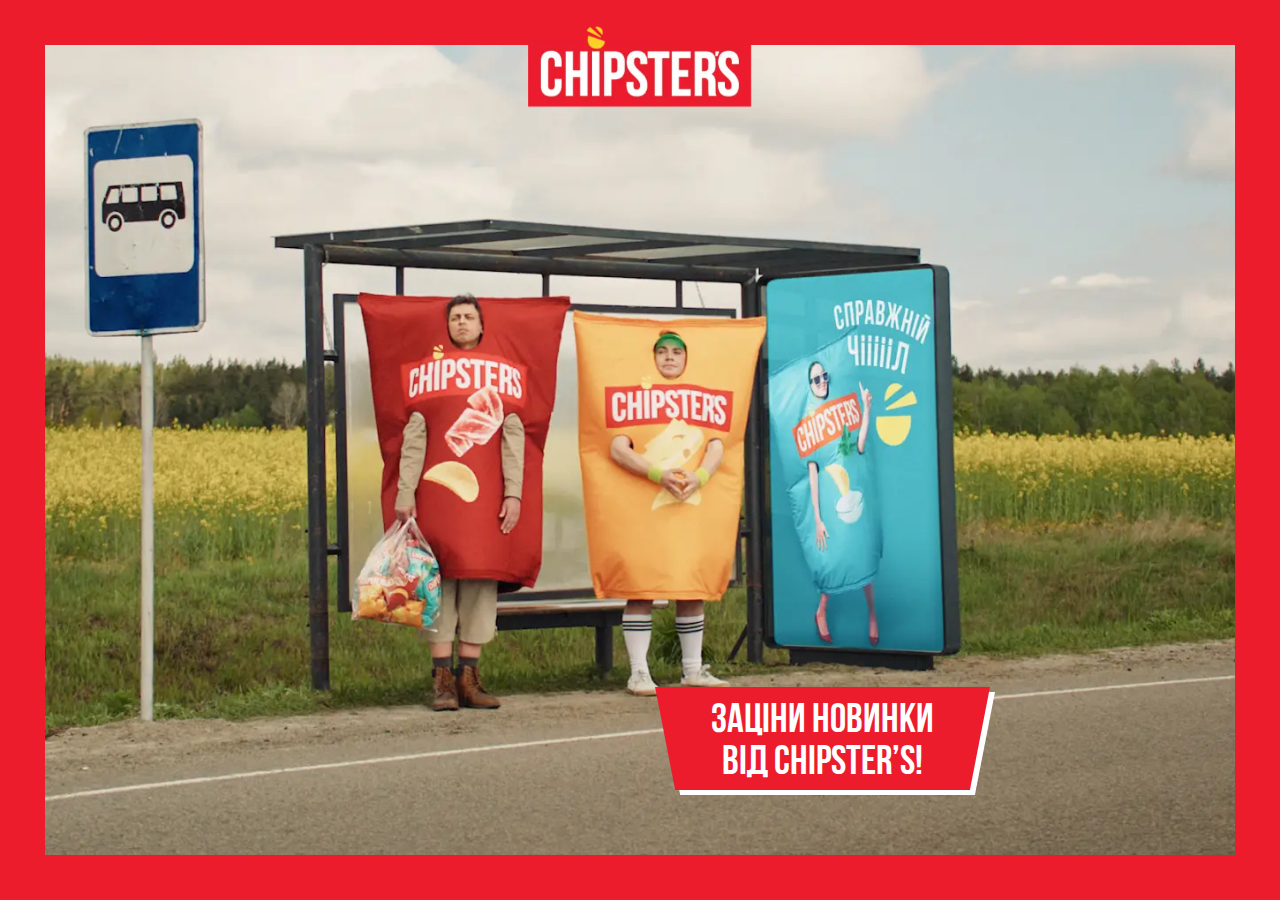
==== commit fe459300: "up" ====
--- a/docs/index.html
+++ b/docs/index.html
@@ -6,7 +6,7 @@
 	<meta charset="UTF-8">
 	<meta name="format-detection" content="telephone=no">
 	<!-- <style>body{opacity: 0;}</style> -->
-	<link rel="stylesheet" href="css/style.min.css?_v=20240807173625">
+	<link rel="stylesheet" href="css/style.min.css?_v=20240807173820">
 	<link rel="shortcut icon" href="favicon.ico">
 	<!-- <meta name="robots" content="noindex, nofollow"> -->
 	<meta name="viewport" content="width=device-width, initial-scale=1.0">
@@ -535,7 +535,7 @@
 			</div>
 		</div>
 	</div>
-	<script src="js/app.min.js?_v=20240807173625"></script>
+	<script src="js/app.min.js?_v=20240807173820"></script>
 </body>
 
 </html>--- a/docs/css/style.min.css
+++ b/docs/css/style.min.css
@@ -1 +1 @@
-@font-face{font-family:BebasNeueCyrillic;font-display:swap;src:url(../fonts/BebasNeueCyrillic.woff2) format("woff2");font-weight:400;font-style:normal}*{padding:0;margin:0;border:0}*,*::after,*::before{box-sizing:border-box}*::after,*::before{display:inline-block}body,html{height:100%;min-width:320px}body{color:#000;line-height:1;font-family:BebasNeueCyrillic,sans-serif;font-size:1rem;-ms-text-size-adjust:100%;-moz-text-size-adjust:100%;-webkit-text-size-adjust:100%;-webkit-font-smoothing:antialiased;-moz-osx-font-smoothing:grayscale}button,input,textarea{font-family:BebasNeueCyrillic,sans-serif;font-size:inherit;line-height:inherit;color:inherit;background-color:rgba(0,0,0,0)}input,textarea{width:100%}label{display:inline-block}button,option,select{cursor:pointer}a{display:inline-block;color:inherit;text-decoration:none}ul li{list-style:none}img{vertical-align:top}h1,h2,h3,h4,h5,h6{font-weight:inherit;font-size:inherit}body{background-color:#ec1c2d}.lock body{overflow:hidden;touch-action:none;-ms-scroll-chaining:none;overscroll-behavior:none}.wrapper{min-height:100%;display:flex;flex-direction:column;overflow:hidden}@supports (overflow:clip){.wrapper{overflow:clip}}.wrapper>main{flex:1 1 auto}.wrapper>*{min-width:0}[class*="--gc"]{display:grid;min-width:0;grid-template-columns:0 1fr minmax(auto,0) 1fr 0}[class*="--gc"]>*{min-width:0;grid-column:3/4}body::after{content:"";background-color:rgba(0,0,0,.5);position:fixed;width:100%;height:100%;top:0;left:0;opacity:0;transition:opacity .8s ease 0s;pointer-events:none;z-index:149}.popup-show body::after{opacity:1}.popup_show{z-index:150;pointer-events:auto!important}.popup_show .popup__content{opacity:1}.popup{position:fixed;top:0;left:0;bottom:0;right:0;padding:50px 5px 30px;transition:visibility .8s ease 0s;overflow:auto;pointer-events:none}.popup__wrapper{display:flex;flex-direction:column;align-items:center;justify-content:center;min-height:100%;flex:1 1 auto;width:100%}.popup__content{opacity:0;transition:opacity .3s ease 0s;background-color:#000;width:100%;max-width:1100px;position:relative}.lock .popup__content{visibility:visible}.popup__close{position:absolute;top:-2.5rem;right:0;width:1.875rem;aspect-ratio:1/1;outline:0;padding:.3125rem;border-radius:6px;background-color:#000;display:grid;place-items:center}.popup__close svg{width:100%;height:auto}.popup__text{padding:.125rem}.popup__text iframe{width:100%;height:auto;aspect-ratio:16/9}.fp-init body{overflow:hidden;touch-action:none;-ms-scroll-chaining:none;overscroll-behavior:none}[data-fp]{min-height:100svh}.fp-init [data-fp]{z-index:1;touch-action:none;position:relative;overflow:hidden}.fp-switching [data-fp-section]{touch-action:none}.fp-init [data-fp-section]{position:absolute;top:0;left:0;right:0;bottom:0;width:100%;height:100%;overflow:auto}.fp-init .cards-mode [data-fp-section],.fp-init .slider-mode [data-fp-section]{transition:-webkit-transform .7s cubic-bezier(.55,.085,0,.99) 0s;transition:transform .7s cubic-bezier(.55,.085,0,.99) 0s;transition:transform .7s cubic-bezier(.55,.085,0,.99) 0s,-webkit-transform .7s cubic-bezier(.55,.085,0,.99) 0s}.fp-init .fade-mode [data-fp-section]{transition:opacity .5s ease-in-out 0s,visibility .5s ease-in-out 0s}.ibg{width:100%;height:100%;-o-object-fit:cover;object-fit:cover}.ibg--top{-o-object-position:top;object-position:top}.ibg--bottom{-o-object-position:bottom;object-position:bottom}.ibg--left{-o-object-position:left;object-position:left}.ibg--right{-o-object-position:right;object-position:right}.ibg--contain{-o-object-fit:contain;object-fit:contain}.logo{position:fixed;z-index:10;left:50%;background-color:#ec1c2d;-webkit-transform:translate(-50%,0);transform:translate(-50%,0);transition:opacity .45s ease,background-color .3s ease;opacity:0}.loaded .logo{opacity:1}.fp-section-1 .logo{background-color:rgba(0,0,0,0)}.logo img{height:auto}.btn{position:relative;text-transform:uppercase;color:#fff;font-weight:400;width:100%}.btn span{position:relative;z-index:3}.btn::after,.btn:before{content:"";position:absolute;top:0;left:0;width:100%;height:100%}.btn::before{background-color:#ec1c2d;z-index:2;clip-path:polygon(0 0,100% 0,94% 100%,6% 100%)}.btn::after{top:.3125rem;left:.3125rem;background-color:#fff;clip-path:polygon(0 0,100% 0,94% 100%,6% 100%);z-index:1}.loaded .btn_1{-webkit-animation:sh0 1.2s .2s 3 ease-in-out both;animation:sh0 1.2s .2s 3 ease-in-out both}.btn_2{min-height:6.0625rem}@-webkit-keyframes sh0{0%{-webkit-transform:rotate(0) translate3d(0,0,0);transform:rotate(0) translate3d(0,0,0)}10%{-webkit-transform:rotate(7deg) translate3d(0,0,0);transform:rotate(7deg) translate3d(0,0,0)}20%{-webkit-transform:rotate(-7deg) translate3d(0,0,0);transform:rotate(-7deg) translate3d(0,0,0)}30%{-webkit-transform:rotate(1deg) translate3d(0,0,0);transform:rotate(1deg) translate3d(0,0,0)}40%{-webkit-transform:rotate(0) translate3d(0,0,0);transform:rotate(0) translate3d(0,0,0)}100%{-webkit-transform:rotate(0) translate3d(0,0,0);transform:rotate(0) translate3d(0,0,0)}}@keyframes sh0{0%{-webkit-transform:rotate(0) translate3d(0,0,0);transform:rotate(0) translate3d(0,0,0)}10%{-webkit-transform:rotate(7deg) translate3d(0,0,0);transform:rotate(7deg) translate3d(0,0,0)}20%{-webkit-transform:rotate(-7deg) translate3d(0,0,0);transform:rotate(-7deg) translate3d(0,0,0)}30%{-webkit-transform:rotate(1deg) translate3d(0,0,0);transform:rotate(1deg) translate3d(0,0,0)}40%{-webkit-transform:rotate(0) translate3d(0,0,0);transform:rotate(0) translate3d(0,0,0)}100%{-webkit-transform:rotate(0) translate3d(0,0,0);transform:rotate(0) translate3d(0,0,0)}}.scroll{position:absolute;z-index:5;bottom:2.5rem;left:50%;-webkit-transform:translate(-50%,0);transform:translate(-50%,0);width:2.1875rem;height:4.75rem;pointer-events:none;opacity:0;transition:opacity .65s ease}.scroll::before{content:"";position:absolute;width:100%;height:.75rem;left:0;bottom:0;background-image:url(../img/icons/scroll-arr.svg);background-repeat:no-repeat;background-size:contain;background-position:50% 50%}.scroll img{position:absolute;top:0;left:0}@-webkit-keyframes an4{0%{-webkit-transform:translate(0,0);transform:translate(0,0)}50%{-webkit-transform:translate(0,5px);transform:translate(0,5px)}100%{-webkit-transform:translate(0,0);transform:translate(0,0)}}@keyframes an4{0%{-webkit-transform:translate(0,0);transform:translate(0,0)}50%{-webkit-transform:translate(0,5px);transform:translate(0,5px)}100%{-webkit-transform:translate(0,0);transform:translate(0,0)}}.section-00__wrapper,.section-02__wrapper{position:absolute;inset:0;z-index:0;overflow:hidden}.section-00__bg,.section-02__bg{height:100%;position:relative;z-index:0}.section-00__bg::before{content:"";position:absolute;z-index:0;inset:0;z-index:1;background-color:rgba(234,0,41,.1);opacity:0;transition:opacity .65s ease}._bus-active .section-00__bg::before{opacity:1}._bus-active .section-00__bg img{transition:-webkit-filter .65s ease;transition:filter .65s ease;transition:filter .65s ease,-webkit-filter .65s ease;filter:blur(5px);-webkit-filter:blur(5px)}.section-00__bus{position:absolute;z-index:3;bottom:6%;right:-120%;transition:bottom .85s ease,right .85s ease;width:-webkit-max-content;width:max-content}._bus-active .section-00__bus{bottom:-6%;right:0}.section-00__btn-wr{position:absolute;z-index:2;width:-webkit-max-content;width:max-content;opacity:0;transition:opacity .45s ease}.loaded .section-00__btn-wr{opacity:1}._bus-active .section-00__btn-wr{opacity:0;pointer-events:none}.section-00__btn-2{position:absolute;z-index:4;top:25vh;left:13vw;opacity:0;pointer-events:none}._bus-active .section-00__btn-2{opacity:1;pointer-events:all;transition:opacity .85s ease .5s}.section-00__arr{position:absolute;z-index:-1;top:-30%;left:0;width:100%;height:100%}.section-00__arr::before{content:"";position:absolute;top:140%;left:60%;width:27%;height:100%;background-image:url(../img/icons/arr.svg);background-repeat:no-repeat;background-size:contain;background-position:50% 50%;-webkit-transform:rotate(250deg);transform:rotate(250deg)}._bus-active .section-00__arr{top:0;transition:top .65s ease .5s}.section-00__btn-next{-webkit-transform:translate(0,50%);transform:translate(0,50%)}._bus-active .section-00__btn-next{transition:-webkit-transform .65s ease .5s;transition:transform .65s ease .5s;transition:transform .65s ease .5s,-webkit-transform .65s ease .5s;-webkit-transform:translate(0,0);transform:translate(0,0)}._bus-active .section-00__scroll{opacity:1;transition-delay:.8s;pointer-events:all}._bus-active .section-00__scroll::before{-webkit-animation:an4 1.5s ease 1s infinite both;animation:an4 1.5s ease 1s infinite both}@-webkit-keyframes an2{0%{-webkit-transform:translate(0,0);transform:translate(0,0)}50%{-webkit-transform:translate(-20px,-30px);transform:translate(-20px,-30px)}100%{-webkit-transform:translate(0,0);transform:translate(0,0)}}@keyframes an2{0%{-webkit-transform:translate(0,0);transform:translate(0,0)}50%{-webkit-transform:translate(-20px,-30px);transform:translate(-20px,-30px)}100%{-webkit-transform:translate(0,0);transform:translate(0,0)}}@-webkit-keyframes an3{0%{-webkit-transform:translate(0,0);transform:translate(0,0)}50%{-webkit-transform:translate(-10px,-20px);transform:translate(-10px,-20px)}100%{-webkit-transform:translate(0,0);transform:translate(0,0)}}@keyframes an3{0%{-webkit-transform:translate(0,0);transform:translate(0,0)}50%{-webkit-transform:translate(-10px,-20px);transform:translate(-10px,-20px)}100%{-webkit-transform:translate(0,0);transform:translate(0,0)}}.loaded .section-01,.loaded .section-02{opacity:1!important}.section-01 .section-01__body{position:absolute;inset:0;z-index:0;overflow:hidden;transition:background-color .3s ease}.section-01 .section-01__body.slide-1{background-color:#941d42}.section-01 .section-01__body.slide-2{background-color:#b3c557}.section-01 .section-01__body.slide-3{background-color:#231e49}.section-01 .section-01__body.slide-4{background-color:#1d1d1d}.section-01 .section-01__body.slide-5{background-color:#123928}.section-01 .section-01__body.slide-6{background-color:#ffa526}.section-01 .section-01__body.slide-7{background-color:#111958}.section-01 .section-01__body.slide-8{background-color:#73d0d3}.section-01 .section-01__body.slide-9{background-color:#154525}.section-01 .section-01__body.slide-10{background-color:#ad2622}.section-01 .section-01__body.slide-11{background-color:#f4a591}.section-01 .section-01__body.slide-12{background-color:#e16c29}.section-01 .section-01__body.slide-13{background-color:#80cbe2}.section-01 .section-01__body.slide-14{background-color:#62424a}.section-01__img{position:absolute;z-index:0;scale:2;width:100%;height:100%;-o-object-fit:cover;object-fit:cover}.section-01__img path{opacity:.23;transition:fill .3s ease}.slide-1 .section-01__img path{fill:#fcc2c2}.slide-2 .section-01__img path{fill:#788006}.slide-3 .section-01__img path{fill:#4f5984}.slide-4 .section-01__img path{fill:#4c4c4c}.slide-5 .section-01__img path{fill:#2d8831}.slide-6 .section-01__img path{fill:#b45f4c}.slide-7 .section-01__img path{fill:#4f5984}.slide-8 .section-01__img path{fill:#227778}.slide-9 .section-01__img path{fill:#fff}.slide-10 .section-01__img path{fill:#fff}.slide-11 .section-01__img path{fill:#b8715c}.slide-12 .section-01__img path{fill:#faa390}.slide-13 .section-01__img path{fill:#2a768f}.slide-14 .section-01__img path{fill:#331112}.section-01__slider{overflow:visible!important;height:100vh;height:100svh}.section-01__slide{overflow:hidden;display:flex;align-items:center;justify-content:center}.section-01__slide.slide-1 .hand-color{fill:#f33141}.section-01__slide.slide-2 .hand-color{fill:#04662f}.section-01__slide.slide-3 .hand-color{fill:#a30479}.section-01__slide.slide-4 .hand-color{fill:#992a36}.section-01__slide.slide-5 .hand-color{fill:#0aa13a}.section-01__slide.slide-6 .hand-color{fill:#b32306}.section-01__slide.slide-7 .hand-color{fill:#2299d6}.section-01__slide.slide-8 .hand-color{fill:#0a5151}.section-01__slide.slide-9 .hand-color{fill:#35a023}.section-01__slide.slide-10 .hand-color{fill:#e99618}.section-01__slide.slide-11 .hand-color{fill:#773937}.section-01__slide.slide-12 .hand-color{fill:#911f1f}.section-01__slide.slide-13 .hand-color{fill:#3c68aa}.section-01__slide.slide-14 .hand-color{fill:#fd9307}.section-01__button{position:absolute;z-index:10;top:50%;-webkit-transform:translateY(-50%);transform:translateY(-50%);display:flex;align-items:center;justify-content:center;transition:opacity .3s ease}.section-01__button svg{width:auto}.section-01__button.swiper-button-prev{left:1.875rem}.section-01__button.swiper-button-next{right:1.875rem}.section-01__button.swiper-button-disabled{opacity:0}.pack-slide{position:relative;display:grid;align-items:center;height:100%;width:100%}.pack-slide__pack{position:relative;min-height:100%}.pack-slide__pack.pack-center{-webkit-transform:rotate(6deg);transform:rotate(6deg)}.pack-slide__wr{position:relative;height:-webkit-fit-content;height:-moz-fit-content;height:fit-content}.pack-slide__hand{position:absolute;z-index:5}.pack-slide__hand.hand-right{right:0;top:0}.section-02__btn-yt{position:absolute;top:50%;left:47%;-webkit-transform:translate(-50%,-50%);transform:translate(-50%,-50%);aspect-ratio:1/1;background-image:url(../img/icons/play.svg);background-repeat:no-repeat;background-position:50% 50%;background-size:contain;-webkit-transform-origin:center;transform-origin:center;transition:-webkit-transform .45s ease;transition:transform .45s ease;transition:transform .45s ease,-webkit-transform .45s ease;outline:0}.section-02__chel-red,.section-02__chel-yellow{position:absolute;z-index:2;-webkit-transform:translate(0,50%);transform:translate(0,50%)}.section-02__chel-red{right:3vw}.section-02__chel-yellow{left:7vw}.section-02__bottom{position:absolute;z-index:3;left:50%;-webkit-transform:translate(-50%,0);transform:translate(-50%,0);display:flex;width:-webkit-max-content;width:max-content}.section-02__label{background-color:#fff;color:#ec1c2d;width:-webkit-fit-content;width:-moz-fit-content;width:fit-content;height:-webkit-fit-content;height:-moz-fit-content;height:fit-content;-webkit-transform:skew(-17deg) translate(-50%,0);transform:skew(-17deg) translate(-50%,0);box-shadow:4px 5px 0 #640606;position:relative;opacity:0;transition:opacity .3s ease,-webkit-transform .65s ease;transition:transform .65s ease,opacity .3s ease;transition:transform .65s ease,opacity .3s ease,-webkit-transform .65s ease}.fp-section-2 .section-02__label{opacity:1;-webkit-transform:skew(-17deg) translate(0,0);transform:skew(-17deg) translate(0,0);transition-delay:.5s}.section-02__label span{display:block;-webkit-transform:skew(17deg);transform:skew(17deg)}.social{display:flex;gap:.75rem}.social__item{opacity:0;-webkit-transform:translateY(50%);transform:translateY(50%);transition:opacity .3s ease,-webkit-transform .65s ease;transition:opacity .3s ease,transform .65s ease;transition:opacity .3s ease,transform .65s ease,-webkit-transform .65s ease}.fp-section-2 .social__item{opacity:1;-webkit-transform:translateY(0);transform:translateY(0)}.fp-section-2 .social__item:nth-child(1){transition-delay:.6s}.fp-section-2 .social__item:nth-child(2){transition-delay:.7s}.fp-section-2 .social__item:nth-child(3){transition-delay:.8s}.social__link{display:inline-block;transition:-webkit-transform .35s ease;transition:transform .35s ease;transition:transform .35s ease,-webkit-transform .35s ease}.social__link img{border-radius:50%;box-shadow:0 4px 0 #640606;height:auto}.swiper{overflow:hidden}.swiper-initialized{touch-action:pan-y}.swiper-wrapper{width:100%;height:100%;box-sizing:content-box;display:flex;position:relative}.swiper-vertical .swiper-wrapper{flex-direction:column}.swiper-autoheight .swiper-wrapper{align-items:flex-start}.swiper-initialized .swiper-slide{flex-shrink:0}.swiper-android .swiper-slide,.swiper-android .swiper-wrapper{-webkit-transform:translate3d(0,0,0);transform:translate3d(0,0,0)}.swiper-button-lock{display:none!important}@media (min-width:30.06125em){.btn_2 br{display:none}.section-00__btn-wr{right:18.125rem;bottom:6.875rem}._bus-active .section-00__arr{-webkit-animation:an2 1.5s ease 1.35s infinite both;animation:an2 1.5s ease 1.35s infinite both}.pack-slide{max-width:70%}.section-02__label{padding:1.125rem 1.75rem 1.125rem}}@media (min-width:37.56125em){.section-02__bottom{gap:0 8.75rem}.section-02__label::before{content:"";position:absolute;z-index:-1;left:50%;top:0;width:40%;height:100%;background-image:url(../img/icons/arr2.svg);background-repeat:no-repeat;background-size:contain;background-position:50% 50%;-webkit-transform:rotate(0);transform:rotate(0);transition:left .65s ease}.fp-section-2 .section-02__label::before{left:115%;transition-delay:.5s}}@media (min-width:51.31125em){.pack-slide{grid-template-columns:repeat(3,1fr);grid-template-rows:1fr}.pack-slide__pack.pack-lt{-webkit-transform:rotate(28deg) translate(7%,-7%);transform:rotate(28deg) translate(7%,-7%)}.pack-slide__pack.pack-rt{-webkit-transform:rotate(-24deg) translate(-35%,14%);transform:rotate(-24deg) translate(-35%,14%)}.pack-slide__hand.hand-left{bottom:.0000000625rem}.pack-slide__hand.hand-left{top:0;-webkit-transform:translate(-68%,-44%);transform:translate(-68%,-44%)}.pack-slide__hand.hand-right{-webkit-transform:translate(50%,-50%);transform:translate(50%,-50%)}}@media (min-width:85.43625em){.section-02__chel-red,.section-02__chel-yellow{bottom:40%}}@media (min-width:90.06125em){.btn_1{font-size:2.75rem}.btn_2{font-size:3.125rem}.section-00__wrapper,.section-02__wrapper{padding:3.125rem}.section-02__btn-yt{width:7.5rem}.section-02__bottom{bottom:4.375rem}.section-02__label{font-size:1.5625rem}.social__link img{width:3.125rem}}@media (min-width:92.56125em){.btn{padding-left:3.75rem}.btn{padding-right:3.75rem}.btn{padding-top:.6875rem}.btn{padding-bottom:.6875rem}}@media (min-width:120.06125em){.section-02__chel-red{max-width:22.25rem}.section-02__chel-yellow{max-width:20.1875rem}}@media (min-width:90em){.logo{top:1.8125rem}.logo img{width:15rem}.section-01__button{width:3.75rem}.section-01__button{height:3.75rem}.section-01__button svg{height:3.75rem}}@media (min-width:120em){.section-00__bus{max-width:100rem}.pack-slide__hand.hand-left{width:86.25rem}.pack-slide__hand.hand-left{left:-4rem}.pack-slide__hand.hand-right{width:47.625rem}}@media (max-width:20em){.pack-slide__wr:nth-child(2){min-height:15.625rem}.pack-slide__hand.hand-left{left:-2.5rem}.pack-slide__hand.hand-left{bottom:-5rem}.pack-slide__hand.hand-right{width:10.75rem}}@media (max-width:90.06125em)and (orientation:portrait){.btn::after{left:-.15625rem;width:calc(100% + 6px)}.section-00__bg::before{margin-top:18vh;margin-bottom:18vh}.section-00__btn-wr{bottom:18vh;right:50%;-webkit-transform:translate(50%,0);transform:translate(50%,0)}.section-00__btn-2{left:50%;-webkit-transform:translate(-50%,0);transform:translate(-50%,0)}.section-00__arr::before{top:160%;left:40%;width:35%;-webkit-transform:rotate(260deg);transform:rotate(260deg)}.section-02__bg{margin-top:10vh;height:auto}}@media (max-width:90.06125em){.section-02__chel-red{max-width:17.125rem}.section-02__chel-yellow{max-width:15.5625rem}}@media (max-width:85.43625em){.section-02__chel-red,.section-02__chel-yellow{bottom:37%}}@media (max-width:68.81125em)and (orientation:landscape)and (min-height:31.31125em){.section-02__chel-red,.section-02__chel-yellow{max-width:12.5rem!important}}@media (max-width:68.81125em)and (orientation:landscape){.section-02__chel-red{right:-3vw}.section-02__chel-yellow{left:-3vw}}@media (max-width:56.31125em)and (max-height:30.06125rem){.logo{top:.375rem!important}.pack-slide__wr{height:80%;min-height:80%}.pack-slide__hand{display:none}}@media (max-width:51.31125em){.pack-slide{grid-template-columns:1fr}.pack-slide__pack.pack-lt{display:none}.pack-slide__pack.pack-rt{display:none}.pack-slide__hand.hand-left{-webkit-transform:translate(-74%,39%) rotate(-40deg);transform:translate(-74%,39%) rotate(-40deg)}}@media (max-width:37.56125em){.section-02__bottom{gap:0 1rem;align-items:center}.section-02__label::before{display:none}}@media (max-width:30.06125em){.logo{top:.875rem}.logo img{width:8.75rem}.btn{padding-left:2.5rem}.btn{padding-right:2.5rem}.btn{padding-top:.4375rem}.btn{padding-bottom:.4375rem}.btn_1{font-size:1.75rem}.btn_2{font-size:2.375rem}.section-00__wrapper,.section-02__wrapper{padding:1.25rem}.section-00__bg::before{margin-top:15vh;margin-bottom:15vh}.section-00__bg{padding-top:15vh;padding-bottom:15vh}.section-00__bus{max-width:30rem}.section-00__bus{bottom:20vh}._bus-active .section-00__bus{bottom:13vh;right:-28%}.section-00__btn-wr{bottom:14vh}.section-00__arr::before{top:130%}._bus-active .section-00__arr{-webkit-animation:an3 1.5s ease 1.35s infinite both;animation:an3 1.5s ease 1.35s infinite both}.section-01__button{width:2.5rem}.section-01__button{height:2.5rem}.section-01__button svg{height:1.875rem}.pack-slide{max-width:88%}.pack-slide__hand.hand-left{width:25rem}.pack-slide__hand.hand-right{-webkit-transform:translate(46%,-42%);transform:translate(46%,-42%)}.section-02__btn-yt{width:3.75rem}.section-02__btn-yt{top:54%}.section-02__chel-red,.section-02__chel-yellow{max-width:7.5rem!important;bottom:27%}.section-02__chel-red{right:17vw}.section-02__chel-yellow{left:17vw}.section-02__bottom{bottom:2.5rem}.section-02__label{font-size:1.25rem}.section-02__label{padding:.625rem 1.5625rem .5625rem}.social__link img{width:2.5rem}}@media (min-width:30.06125em)and (max-width:90em){.logo{top:clamp(.875rem ,.4048129862rem + 1.564096682vw ,1.8125rem)}.logo img{width:clamp(8.75rem ,5.6154199078rem + 10.4273112135vw ,15rem)}.section-01__button{width:clamp(2.5rem ,1.8730839816rem + 2.0854622427vw ,3.75rem)}.section-01__button{height:clamp(2.5rem ,1.8730839816rem + 2.0854622427vw ,3.75rem)}.section-01__button svg{height:clamp(1.875rem ,.9346259723rem + 3.1281933641vw ,3.75rem)}}@media (min-width:30.06125em)and (max-width:92.56125em){.btn{padding-left:clamp(2.5rem ,1.898775rem + 2vw ,3.75rem)}.btn{padding-right:clamp(2.5rem ,1.898775rem + 2vw ,3.75rem)}.btn{padding-top:clamp(.4375rem ,.317255rem + .4vw ,.6875rem)}.btn{padding-bottom:clamp(.4375rem ,.317255rem + .4vw ,.6875rem)}}@media (min-width:30.06125em)and (max-width:90.06125em){.btn_1{font-size:clamp(1.75rem ,1.2489791667rem + 1.6666666667vw ,2.75rem)}.btn_2{font-size:clamp(2.375rem ,1.999234375rem + 1.25vw ,3.125rem)}.section-00__wrapper,.section-02__wrapper{padding:clamp(1.25rem ,.3105859375rem + 3.125vw ,3.125rem)}.section-00__bus{max-width:clamp(30rem ,6.6712174479rem + 77.6041666667vw ,76.5625rem)}.section-02__btn-yt{width:clamp(3.75rem ,1.871171875rem + 6.25vw ,7.5rem)}.section-02__bottom{bottom:clamp(2.5rem ,1.5605859375rem + 3.125vw ,4.375rem)}.section-02__label{font-size:clamp(1.25rem ,1.0934309896rem + .5208333333vw ,1.5625rem)}.social__link img{width:clamp(2.5rem ,2.1868619792rem + 1.0416666667vw ,3.125rem)}}@media (max-width:90.06125em)and (orientation:portrait)and (min-width:30.06125em){.section-00__bg{padding-top:18vh;padding-bottom:18vh}.section-00__bus{bottom:22vh}._bus-active .section-00__bus{bottom:16vh}}@media (min-width:90.06125em)and (max-width:120em){.section-00__bus{max-width:clamp(76.5625rem ,6.0582021627rem + 78.284831531vw ,100rem)}}@media (min-width:20em)and (max-width:51.31125em){.pack-slide__wr:nth-child(2){min-height:clamp(15.625rem ,-2.6591630404rem + 91.4208152022vw ,44.25rem)}.pack-slide__hand.hand-left{left:clamp(-2.5rem ,-4.0968701745rem + 7.9843508723vw ,.0000000625rem)}.pack-slide__hand.hand-left{bottom:clamp(-5rem ,-8.193740309rem + 15.968701545vw ,.0000000625rem)}.pack-slide__hand.hand-right{width:clamp(10.75rem ,4.0431454349rem + 33.5342728253vw ,21.25rem)}}@media (min-width:51.31125em)and (max-width:120em){.pack-slide__hand.hand-left{width:clamp(29.375rem ,-13.1112491128rem + 82.8010409274vw ,86.25rem)}.pack-slide__hand.hand-left{left:clamp(-4rem ,2.9880440028rem + -5.8233700024vw ,.0000000625rem)}.pack-slide__hand.hand-right{width:clamp(21.25rem ,1.5475855762rem + 38.3978453531vw ,47.625rem)}}@media (min-width:30.06125em)and (max-width:51.31125em){.pack-slide__hand.hand-left{width:clamp(25rem ,18.8109191176rem + 20.5882352941vw ,29.375rem)}}@media (max-width:51.31125em)and (min-width:30.06125em){.pack-slide__hand.hand-right{-webkit-transform:translate(61%,-43%);transform:translate(61%,-43%)}}@media (min-width:90.06125em)and (max-width:120.06125em){.section-02__chel-red{max-width:clamp(17.125rem ,1.7395364583rem + 17.0833333333vw ,22.25rem)}.section-02__chel-yellow{max-width:clamp(15.5625rem ,1.6780572917rem + 15.4166666667vw ,20.1875rem)}}@media (any-hover:hover){.btn_1:hover{-webkit-animation-play-state:paused;animation-play-state:paused}.section-02__btn-yt:hover{-webkit-transform:translate(-50%,-50%) scale(1.1);transform:translate(-50%,-50%) scale(1.1)}.social__link:hover{-webkit-transform:translateY(-5px);transform:translateY(-5px)}}@media (orientation:landscape)and (max-height:31.25em){.section-00__btn-wr{bottom:18vh;right:50%;-webkit-transform:translate(50%,0);transform:translate(50%,0)}.section-00__btn-2{display:none}}@media (orientation:landscape)and (max-height:31.31125em){.section-02__chel-red,.section-02__chel-yellow{max-width:9.375rem!important}.section-02__bottom{bottom:1.25rem!important}}+@font-face{font-family:BebasNeueCyrillic;font-display:swap;src:url(../fonts/BebasNeueCyrillic.woff2) format("woff2");font-weight:400;font-style:normal}*{padding:0;margin:0;border:0}*,*::after,*::before{box-sizing:border-box}*::after,*::before{display:inline-block}body,html{height:100%;min-width:320px}body{color:#000;line-height:1;font-family:BebasNeueCyrillic,sans-serif;font-size:1rem;-ms-text-size-adjust:100%;-moz-text-size-adjust:100%;-webkit-text-size-adjust:100%;-webkit-font-smoothing:antialiased;-moz-osx-font-smoothing:grayscale}button,input,textarea{font-family:BebasNeueCyrillic,sans-serif;font-size:inherit;line-height:inherit;color:inherit;background-color:rgba(0,0,0,0)}input,textarea{width:100%}label{display:inline-block}button,option,select{cursor:pointer}a{display:inline-block;color:inherit;text-decoration:none}ul li{list-style:none}img{vertical-align:top}h1,h2,h3,h4,h5,h6{font-weight:inherit;font-size:inherit}body{background-color:#ec1c2d}.lock body{overflow:hidden;touch-action:none;-ms-scroll-chaining:none;overscroll-behavior:none}.wrapper{min-height:100%;display:flex;flex-direction:column;overflow:hidden}@supports (overflow:clip){.wrapper{overflow:clip}}.wrapper>main{flex:1 1 auto}.wrapper>*{min-width:0}[class*="--gc"]{display:grid;min-width:0;grid-template-columns:0 1fr minmax(auto,0) 1fr 0}[class*="--gc"]>*{min-width:0;grid-column:3/4}body::after{content:"";background-color:rgba(0,0,0,.5);position:fixed;width:100%;height:100%;top:0;left:0;opacity:0;transition:opacity .8s ease 0s;pointer-events:none;z-index:149}.popup-show body::after{opacity:1}.popup_show{z-index:150;pointer-events:auto!important}.popup_show .popup__content{opacity:1}.popup{position:fixed;top:0;left:0;bottom:0;right:0;padding:50px 5px 30px;transition:visibility .8s ease 0s;overflow:auto;pointer-events:none}.popup__wrapper{display:flex;flex-direction:column;align-items:center;justify-content:center;min-height:100%;flex:1 1 auto;width:100%}.popup__content{opacity:0;transition:opacity .3s ease 0s;background-color:#000;width:100%;max-width:1100px;position:relative}.lock .popup__content{visibility:visible}.popup__close{position:absolute;top:-2.5rem;right:0;width:1.875rem;aspect-ratio:1/1;outline:0;padding:.3125rem;border-radius:6px;background-color:#000;display:grid;place-items:center}.popup__close svg{width:100%;height:auto}.popup__text{padding:.125rem}.popup__text iframe{width:100%;height:auto;aspect-ratio:16/9}.fp-init body{overflow:hidden;touch-action:none;-ms-scroll-chaining:none;overscroll-behavior:none}[data-fp]{min-height:100svh}.fp-init [data-fp]{z-index:1;touch-action:none;position:relative;overflow:hidden}.fp-switching [data-fp-section]{touch-action:none}.fp-init [data-fp-section]{position:absolute;top:0;left:0;right:0;bottom:0;width:100%;height:100%;overflow:auto}.fp-init .cards-mode [data-fp-section],.fp-init .slider-mode [data-fp-section]{transition:-webkit-transform .7s cubic-bezier(.55,.085,0,.99) 0s;transition:transform .7s cubic-bezier(.55,.085,0,.99) 0s;transition:transform .7s cubic-bezier(.55,.085,0,.99) 0s,-webkit-transform .7s cubic-bezier(.55,.085,0,.99) 0s}.fp-init .fade-mode [data-fp-section]{transition:opacity .5s ease-in-out 0s,visibility .5s ease-in-out 0s}.ibg{width:100%;height:100%;-o-object-fit:cover;object-fit:cover}.ibg--top{-o-object-position:top;object-position:top}.ibg--bottom{-o-object-position:bottom;object-position:bottom}.ibg--left{-o-object-position:left;object-position:left}.ibg--right{-o-object-position:right;object-position:right}.ibg--contain{-o-object-fit:contain;object-fit:contain}.logo{position:fixed;z-index:10;left:50%;-webkit-transform:translate(-50%,0);transform:translate(-50%,0);transition:opacity .45s ease;opacity:0}.loaded .logo{opacity:1}.logo img{height:auto}.btn{position:relative;text-transform:uppercase;color:#fff;font-weight:400;width:100%}.btn span{position:relative;z-index:3}.btn::after,.btn:before{content:"";position:absolute;top:0;left:0;width:100%;height:100%}.btn::before{background-color:#ec1c2d;z-index:2;clip-path:polygon(0 0,100% 0,94% 100%,6% 100%)}.btn::after{top:.3125rem;left:.3125rem;background-color:#fff;clip-path:polygon(0 0,100% 0,94% 100%,6% 100%);z-index:1}.loaded .btn_1{-webkit-animation:sh0 1.2s .2s 3 ease-in-out both;animation:sh0 1.2s .2s 3 ease-in-out both}.btn_2{min-height:6.0625rem}@-webkit-keyframes sh0{0%{-webkit-transform:rotate(0) translate3d(0,0,0);transform:rotate(0) translate3d(0,0,0)}10%{-webkit-transform:rotate(7deg) translate3d(0,0,0);transform:rotate(7deg) translate3d(0,0,0)}20%{-webkit-transform:rotate(-7deg) translate3d(0,0,0);transform:rotate(-7deg) translate3d(0,0,0)}30%{-webkit-transform:rotate(1deg) translate3d(0,0,0);transform:rotate(1deg) translate3d(0,0,0)}40%{-webkit-transform:rotate(0) translate3d(0,0,0);transform:rotate(0) translate3d(0,0,0)}100%{-webkit-transform:rotate(0) translate3d(0,0,0);transform:rotate(0) translate3d(0,0,0)}}@keyframes sh0{0%{-webkit-transform:rotate(0) translate3d(0,0,0);transform:rotate(0) translate3d(0,0,0)}10%{-webkit-transform:rotate(7deg) translate3d(0,0,0);transform:rotate(7deg) translate3d(0,0,0)}20%{-webkit-transform:rotate(-7deg) translate3d(0,0,0);transform:rotate(-7deg) translate3d(0,0,0)}30%{-webkit-transform:rotate(1deg) translate3d(0,0,0);transform:rotate(1deg) translate3d(0,0,0)}40%{-webkit-transform:rotate(0) translate3d(0,0,0);transform:rotate(0) translate3d(0,0,0)}100%{-webkit-transform:rotate(0) translate3d(0,0,0);transform:rotate(0) translate3d(0,0,0)}}.scroll{position:absolute;z-index:5;bottom:2.5rem;left:50%;-webkit-transform:translate(-50%,0);transform:translate(-50%,0);width:2.1875rem;height:4.75rem;pointer-events:none;opacity:0;transition:opacity .65s ease}.scroll::before{content:"";position:absolute;width:100%;height:.75rem;left:0;bottom:0;background-image:url(../img/icons/scroll-arr.svg);background-repeat:no-repeat;background-size:contain;background-position:50% 50%}.scroll img{position:absolute;top:0;left:0}@-webkit-keyframes an4{0%{-webkit-transform:translate(0,0);transform:translate(0,0)}50%{-webkit-transform:translate(0,5px);transform:translate(0,5px)}100%{-webkit-transform:translate(0,0);transform:translate(0,0)}}@keyframes an4{0%{-webkit-transform:translate(0,0);transform:translate(0,0)}50%{-webkit-transform:translate(0,5px);transform:translate(0,5px)}100%{-webkit-transform:translate(0,0);transform:translate(0,0)}}.section-00__wrapper,.section-02__wrapper{position:absolute;inset:0;z-index:0;overflow:hidden}.section-00__bg,.section-02__bg{height:100%;position:relative;z-index:0}.section-00__bg::before{content:"";position:absolute;z-index:0;inset:0;z-index:1;background-color:rgba(234,0,41,.1);opacity:0;transition:opacity .65s ease}._bus-active .section-00__bg::before{opacity:1}._bus-active .section-00__bg img{transition:-webkit-filter .65s ease;transition:filter .65s ease;transition:filter .65s ease,-webkit-filter .65s ease;filter:blur(5px);-webkit-filter:blur(5px)}.section-00__bus{position:absolute;z-index:3;bottom:6%;right:-120%;transition:bottom .85s ease,right .85s ease;width:-webkit-max-content;width:max-content}._bus-active .section-00__bus{bottom:-6%;right:0}.section-00__btn-wr{position:absolute;z-index:2;width:-webkit-max-content;width:max-content;opacity:0;transition:opacity .45s ease}.loaded .section-00__btn-wr{opacity:1}._bus-active .section-00__btn-wr{opacity:0;pointer-events:none}.section-00__btn-2{position:absolute;z-index:4;top:25vh;left:13vw;opacity:0;pointer-events:none}._bus-active .section-00__btn-2{opacity:1;pointer-events:all;transition:opacity .85s ease .5s}.section-00__arr{position:absolute;z-index:-1;top:-30%;left:0;width:100%;height:100%}.section-00__arr::before{content:"";position:absolute;top:140%;left:60%;width:27%;height:100%;background-image:url(../img/icons/arr.svg);background-repeat:no-repeat;background-size:contain;background-position:50% 50%;-webkit-transform:rotate(250deg);transform:rotate(250deg)}._bus-active .section-00__arr{top:0;transition:top .65s ease .5s}.section-00__btn-next{-webkit-transform:translate(0,50%);transform:translate(0,50%)}._bus-active .section-00__btn-next{transition:-webkit-transform .65s ease .5s;transition:transform .65s ease .5s;transition:transform .65s ease .5s,-webkit-transform .65s ease .5s;-webkit-transform:translate(0,0);transform:translate(0,0)}._bus-active .section-00__scroll{opacity:1;transition-delay:.8s;pointer-events:all}._bus-active .section-00__scroll::before{-webkit-animation:an4 1.5s ease 1s infinite both;animation:an4 1.5s ease 1s infinite both}@-webkit-keyframes an2{0%{-webkit-transform:translate(0,0);transform:translate(0,0)}50%{-webkit-transform:translate(-20px,-30px);transform:translate(-20px,-30px)}100%{-webkit-transform:translate(0,0);transform:translate(0,0)}}@keyframes an2{0%{-webkit-transform:translate(0,0);transform:translate(0,0)}50%{-webkit-transform:translate(-20px,-30px);transform:translate(-20px,-30px)}100%{-webkit-transform:translate(0,0);transform:translate(0,0)}}@-webkit-keyframes an3{0%{-webkit-transform:translate(0,0);transform:translate(0,0)}50%{-webkit-transform:translate(-10px,-20px);transform:translate(-10px,-20px)}100%{-webkit-transform:translate(0,0);transform:translate(0,0)}}@keyframes an3{0%{-webkit-transform:translate(0,0);transform:translate(0,0)}50%{-webkit-transform:translate(-10px,-20px);transform:translate(-10px,-20px)}100%{-webkit-transform:translate(0,0);transform:translate(0,0)}}.loaded .section-01,.loaded .section-02{opacity:1!important}.section-01 .section-01__body{position:absolute;inset:0;z-index:0;overflow:hidden;transition:background-color .3s ease}.section-01 .section-01__body.slide-1{background-color:#941d42}.section-01 .section-01__body.slide-2{background-color:#b3c557}.section-01 .section-01__body.slide-3{background-color:#231e49}.section-01 .section-01__body.slide-4{background-color:#1d1d1d}.section-01 .section-01__body.slide-5{background-color:#123928}.section-01 .section-01__body.slide-6{background-color:#ffa526}.section-01 .section-01__body.slide-7{background-color:#111958}.section-01 .section-01__body.slide-8{background-color:#73d0d3}.section-01 .section-01__body.slide-9{background-color:#154525}.section-01 .section-01__body.slide-10{background-color:#ad2622}.section-01 .section-01__body.slide-11{background-color:#f4a591}.section-01 .section-01__body.slide-12{background-color:#e16c29}.section-01 .section-01__body.slide-13{background-color:#80cbe2}.section-01 .section-01__body.slide-14{background-color:#62424a}.section-01__img{position:absolute;z-index:0;scale:2;width:100%;height:100%;-o-object-fit:cover;object-fit:cover}.section-01__img path{opacity:.23;transition:fill .3s ease}.slide-1 .section-01__img path{fill:#fcc2c2}.slide-2 .section-01__img path{fill:#788006}.slide-3 .section-01__img path{fill:#4f5984}.slide-4 .section-01__img path{fill:#4c4c4c}.slide-5 .section-01__img path{fill:#2d8831}.slide-6 .section-01__img path{fill:#b45f4c}.slide-7 .section-01__img path{fill:#4f5984}.slide-8 .section-01__img path{fill:#227778}.slide-9 .section-01__img path{fill:#fff}.slide-10 .section-01__img path{fill:#fff}.slide-11 .section-01__img path{fill:#b8715c}.slide-12 .section-01__img path{fill:#faa390}.slide-13 .section-01__img path{fill:#2a768f}.slide-14 .section-01__img path{fill:#331112}.section-01__slider{overflow:visible!important;height:100vh;height:100svh}.section-01__slide{overflow:hidden;display:flex;align-items:center;justify-content:center}.section-01__slide.slide-1 .hand-color{fill:#f33141}.section-01__slide.slide-2 .hand-color{fill:#04662f}.section-01__slide.slide-3 .hand-color{fill:#a30479}.section-01__slide.slide-4 .hand-color{fill:#992a36}.section-01__slide.slide-5 .hand-color{fill:#0aa13a}.section-01__slide.slide-6 .hand-color{fill:#b32306}.section-01__slide.slide-7 .hand-color{fill:#2299d6}.section-01__slide.slide-8 .hand-color{fill:#0a5151}.section-01__slide.slide-9 .hand-color{fill:#35a023}.section-01__slide.slide-10 .hand-color{fill:#e99618}.section-01__slide.slide-11 .hand-color{fill:#773937}.section-01__slide.slide-12 .hand-color{fill:#911f1f}.section-01__slide.slide-13 .hand-color{fill:#3c68aa}.section-01__slide.slide-14 .hand-color{fill:#fd9307}.section-01__button{position:absolute;z-index:10;top:50%;-webkit-transform:translateY(-50%);transform:translateY(-50%);display:flex;align-items:center;justify-content:center;transition:opacity .3s ease}.section-01__button svg{width:auto}.section-01__button.swiper-button-prev{left:1.875rem}.section-01__button.swiper-button-next{right:1.875rem}.section-01__button.swiper-button-disabled{opacity:0}.pack-slide{position:relative;display:grid;align-items:center;height:100%;width:100%}.pack-slide__pack{position:relative;min-height:100%}.pack-slide__pack.pack-center{-webkit-transform:rotate(6deg);transform:rotate(6deg)}.pack-slide__wr{position:relative;height:-webkit-fit-content;height:-moz-fit-content;height:fit-content}.pack-slide__hand{position:absolute;z-index:5}.pack-slide__hand.hand-right{right:0;top:0}.section-02__btn-yt{position:absolute;top:50%;left:47%;-webkit-transform:translate(-50%,-50%);transform:translate(-50%,-50%);aspect-ratio:1/1;background-image:url(../img/icons/play.svg);background-repeat:no-repeat;background-position:50% 50%;background-size:contain;-webkit-transform-origin:center;transform-origin:center;transition:-webkit-transform .45s ease;transition:transform .45s ease;transition:transform .45s ease,-webkit-transform .45s ease;outline:0}.section-02__chel-red,.section-02__chel-yellow{position:absolute;z-index:2;-webkit-transform:translate(0,50%);transform:translate(0,50%)}.section-02__chel-red{right:3vw}.section-02__chel-yellow{left:7vw}.section-02__bottom{position:absolute;z-index:3;left:50%;-webkit-transform:translate(-50%,0);transform:translate(-50%,0);display:flex;width:-webkit-max-content;width:max-content}.section-02__label{background-color:#fff;color:#ec1c2d;width:-webkit-fit-content;width:-moz-fit-content;width:fit-content;height:-webkit-fit-content;height:-moz-fit-content;height:fit-content;-webkit-transform:skew(-17deg) translate(-50%,0);transform:skew(-17deg) translate(-50%,0);box-shadow:4px 5px 0 #640606;position:relative;opacity:0;transition:opacity .3s ease,-webkit-transform .65s ease;transition:transform .65s ease,opacity .3s ease;transition:transform .65s ease,opacity .3s ease,-webkit-transform .65s ease}.fp-section-2 .section-02__label{opacity:1;-webkit-transform:skew(-17deg) translate(0,0);transform:skew(-17deg) translate(0,0);transition-delay:.5s}.section-02__label span{display:block;-webkit-transform:skew(17deg);transform:skew(17deg)}.social{display:flex;gap:.75rem}.social__item{opacity:0;-webkit-transform:translateY(50%);transform:translateY(50%);transition:opacity .3s ease,-webkit-transform .65s ease;transition:opacity .3s ease,transform .65s ease;transition:opacity .3s ease,transform .65s ease,-webkit-transform .65s ease}.fp-section-2 .social__item{opacity:1;-webkit-transform:translateY(0);transform:translateY(0)}.fp-section-2 .social__item:nth-child(1){transition-delay:.6s}.fp-section-2 .social__item:nth-child(2){transition-delay:.7s}.fp-section-2 .social__item:nth-child(3){transition-delay:.8s}.social__link{display:inline-block;transition:-webkit-transform .35s ease;transition:transform .35s ease;transition:transform .35s ease,-webkit-transform .35s ease}.social__link img{border-radius:50%;box-shadow:0 4px 0 #640606;height:auto}.swiper{overflow:hidden}.swiper-initialized{touch-action:pan-y}.swiper-wrapper{width:100%;height:100%;box-sizing:content-box;display:flex;position:relative}.swiper-vertical .swiper-wrapper{flex-direction:column}.swiper-autoheight .swiper-wrapper{align-items:flex-start}.swiper-initialized .swiper-slide{flex-shrink:0}.swiper-android .swiper-slide,.swiper-android .swiper-wrapper{-webkit-transform:translate3d(0,0,0);transform:translate3d(0,0,0)}.swiper-button-lock{display:none!important}@media (min-width:30.06125em){.btn_2 br{display:none}.section-00__btn-wr{right:18.125rem;bottom:6.875rem}._bus-active .section-00__arr{-webkit-animation:an2 1.5s ease 1.35s infinite both;animation:an2 1.5s ease 1.35s infinite both}.pack-slide{max-width:70%}.section-02__label{padding:1.125rem 1.75rem 1.125rem}}@media (min-width:37.56125em){.section-02__bottom{gap:0 8.75rem}.section-02__label::before{content:"";position:absolute;z-index:-1;left:50%;top:0;width:40%;height:100%;background-image:url(../img/icons/arr2.svg);background-repeat:no-repeat;background-size:contain;background-position:50% 50%;-webkit-transform:rotate(0);transform:rotate(0);transition:left .65s ease}.fp-section-2 .section-02__label::before{left:115%;transition-delay:.5s}}@media (min-width:51.31125em){.pack-slide{grid-template-columns:repeat(3,1fr);grid-template-rows:1fr}.pack-slide__pack.pack-lt{-webkit-transform:rotate(28deg) translate(7%,-7%);transform:rotate(28deg) translate(7%,-7%)}.pack-slide__pack.pack-rt{-webkit-transform:rotate(-24deg) translate(-35%,14%);transform:rotate(-24deg) translate(-35%,14%)}.pack-slide__hand.hand-left{bottom:.0000000625rem}.pack-slide__hand.hand-left{top:0;-webkit-transform:translate(-68%,-44%);transform:translate(-68%,-44%)}.pack-slide__hand.hand-right{-webkit-transform:translate(50%,-50%);transform:translate(50%,-50%)}}@media (min-width:85.43625em){.section-02__chel-red,.section-02__chel-yellow{bottom:40%}}@media (min-width:90.06125em){.btn_1{font-size:2.75rem}.btn_2{font-size:3.125rem}.section-00__wrapper,.section-02__wrapper{padding:3.125rem}.section-02__btn-yt{width:7.5rem}.section-02__bottom{bottom:4.375rem}.section-02__label{font-size:1.5625rem}.social__link img{width:3.125rem}}@media (min-width:92.56125em){.btn{padding-left:3.75rem}.btn{padding-right:3.75rem}.btn{padding-top:.6875rem}.btn{padding-bottom:.6875rem}}@media (min-width:120.06125em){.section-02__chel-red{max-width:22.25rem}.section-02__chel-yellow{max-width:20.1875rem}}@media (min-width:90em){.logo{top:1.8125rem}.logo img{width:15rem}.section-01__button{width:3.75rem}.section-01__button{height:3.75rem}.section-01__button svg{height:3.75rem}}@media (min-width:120em){.section-00__bus{max-width:100rem}.pack-slide__hand.hand-left{width:86.25rem}.pack-slide__hand.hand-left{left:-4rem}.pack-slide__hand.hand-right{width:47.625rem}}@media (max-width:20em){.pack-slide__wr:nth-child(2){min-height:15.625rem}.pack-slide__hand.hand-left{left:-2.5rem}.pack-slide__hand.hand-left{bottom:-5rem}.pack-slide__hand.hand-right{width:10.75rem}}@media (max-width:90.06125em)and (orientation:portrait){.btn::after{left:-.15625rem;width:calc(100% + 6px)}.section-00__bg::before{margin-top:18vh;margin-bottom:18vh}.section-00__btn-wr{bottom:18vh;right:50%;-webkit-transform:translate(50%,0);transform:translate(50%,0)}.section-00__btn-2{left:50%;-webkit-transform:translate(-50%,0);transform:translate(-50%,0)}.section-00__arr::before{top:160%;left:40%;width:35%;-webkit-transform:rotate(260deg);transform:rotate(260deg)}.section-02__bg{margin-top:10vh;height:auto}}@media (max-width:90.06125em){.section-02__chel-red{max-width:17.125rem}.section-02__chel-yellow{max-width:15.5625rem}}@media (max-width:85.43625em){.section-02__chel-red,.section-02__chel-yellow{bottom:37%}}@media (max-width:68.81125em)and (orientation:landscape)and (min-height:31.31125em){.section-02__chel-red,.section-02__chel-yellow{max-width:12.5rem!important}}@media (max-width:68.81125em)and (orientation:landscape){.section-02__chel-red{right:-3vw}.section-02__chel-yellow{left:-3vw}}@media (max-width:56.31125em)and (max-height:30.06125rem){.logo{top:.375rem!important}.pack-slide__wr{height:80%;min-height:80%}.pack-slide__hand{display:none}}@media (max-width:51.31125em){.pack-slide{grid-template-columns:1fr}.pack-slide__pack.pack-lt{display:none}.pack-slide__pack.pack-rt{display:none}.pack-slide__hand.hand-left{-webkit-transform:translate(-74%,39%) rotate(-40deg);transform:translate(-74%,39%) rotate(-40deg)}}@media (max-width:37.56125em){.section-02__bottom{gap:0 1rem;align-items:center}.section-02__label::before{display:none}}@media (max-width:30.06125em){.logo{top:.875rem}.logo img{width:8.75rem}.btn{padding-left:2.5rem}.btn{padding-right:2.5rem}.btn{padding-top:.4375rem}.btn{padding-bottom:.4375rem}.btn_1{font-size:1.75rem}.btn_2{font-size:2.375rem}.section-00__wrapper,.section-02__wrapper{padding:1.25rem}.section-00__bg::before{margin-top:15vh;margin-bottom:15vh}.section-00__bg{padding-top:15vh;padding-bottom:15vh}.section-00__bus{max-width:30rem}.section-00__bus{bottom:20vh}._bus-active .section-00__bus{bottom:13vh;right:-28%}.section-00__btn-wr{bottom:14vh}.section-00__arr::before{top:130%}._bus-active .section-00__arr{-webkit-animation:an3 1.5s ease 1.35s infinite both;animation:an3 1.5s ease 1.35s infinite both}.section-01__button{width:2.5rem}.section-01__button{height:2.5rem}.section-01__button svg{height:1.875rem}.pack-slide{max-width:88%}.pack-slide__hand.hand-left{width:25rem}.pack-slide__hand.hand-right{-webkit-transform:translate(46%,-42%);transform:translate(46%,-42%)}.section-02__btn-yt{width:3.75rem}.section-02__btn-yt{top:54%}.section-02__chel-red,.section-02__chel-yellow{max-width:7.5rem!important;bottom:27%}.section-02__chel-red{right:17vw}.section-02__chel-yellow{left:17vw}.section-02__bottom{bottom:2.5rem}.section-02__label{font-size:1.25rem}.section-02__label{padding:.625rem 1.5625rem .5625rem}.social__link img{width:2.5rem}}@media (min-width:30.06125em)and (max-width:90em){.logo{top:clamp(.875rem ,.4048129862rem + 1.564096682vw ,1.8125rem)}.logo img{width:clamp(8.75rem ,5.6154199078rem + 10.4273112135vw ,15rem)}.section-01__button{width:clamp(2.5rem ,1.8730839816rem + 2.0854622427vw ,3.75rem)}.section-01__button{height:clamp(2.5rem ,1.8730839816rem + 2.0854622427vw ,3.75rem)}.section-01__button svg{height:clamp(1.875rem ,.9346259723rem + 3.1281933641vw ,3.75rem)}}@media (min-width:30.06125em)and (max-width:92.56125em){.btn{padding-left:clamp(2.5rem ,1.898775rem + 2vw ,3.75rem)}.btn{padding-right:clamp(2.5rem ,1.898775rem + 2vw ,3.75rem)}.btn{padding-top:clamp(.4375rem ,.317255rem + .4vw ,.6875rem)}.btn{padding-bottom:clamp(.4375rem ,.317255rem + .4vw ,.6875rem)}}@media (min-width:30.06125em)and (max-width:90.06125em){.btn_1{font-size:clamp(1.75rem ,1.2489791667rem + 1.6666666667vw ,2.75rem)}.btn_2{font-size:clamp(2.375rem ,1.999234375rem + 1.25vw ,3.125rem)}.section-00__wrapper,.section-02__wrapper{padding:clamp(1.25rem ,.3105859375rem + 3.125vw ,3.125rem)}.section-00__bus{max-width:clamp(30rem ,6.6712174479rem + 77.6041666667vw ,76.5625rem)}.section-02__btn-yt{width:clamp(3.75rem ,1.871171875rem + 6.25vw ,7.5rem)}.section-02__bottom{bottom:clamp(2.5rem ,1.5605859375rem + 3.125vw ,4.375rem)}.section-02__label{font-size:clamp(1.25rem ,1.0934309896rem + .5208333333vw ,1.5625rem)}.social__link img{width:clamp(2.5rem ,2.1868619792rem + 1.0416666667vw ,3.125rem)}}@media (max-width:90.06125em)and (orientation:portrait)and (min-width:30.06125em){.section-00__bg{padding-top:18vh;padding-bottom:18vh}.section-00__bus{bottom:22vh}._bus-active .section-00__bus{bottom:16vh}}@media (min-width:90.06125em)and (max-width:120em){.section-00__bus{max-width:clamp(76.5625rem ,6.0582021627rem + 78.284831531vw ,100rem)}}@media (min-width:20em)and (max-width:51.31125em){.pack-slide__wr:nth-child(2){min-height:clamp(15.625rem ,-2.6591630404rem + 91.4208152022vw ,44.25rem)}.pack-slide__hand.hand-left{left:clamp(-2.5rem ,-4.0968701745rem + 7.9843508723vw ,.0000000625rem)}.pack-slide__hand.hand-left{bottom:clamp(-5rem ,-8.193740309rem + 15.968701545vw ,.0000000625rem)}.pack-slide__hand.hand-right{width:clamp(10.75rem ,4.0431454349rem + 33.5342728253vw ,21.25rem)}}@media (min-width:51.31125em)and (max-width:120em){.pack-slide__hand.hand-left{width:clamp(29.375rem ,-13.1112491128rem + 82.8010409274vw ,86.25rem)}.pack-slide__hand.hand-left{left:clamp(-4rem ,2.9880440028rem + -5.8233700024vw ,.0000000625rem)}.pack-slide__hand.hand-right{width:clamp(21.25rem ,1.5475855762rem + 38.3978453531vw ,47.625rem)}}@media (min-width:30.06125em)and (max-width:51.31125em){.pack-slide__hand.hand-left{width:clamp(25rem ,18.8109191176rem + 20.5882352941vw ,29.375rem)}}@media (max-width:51.31125em)and (min-width:30.06125em){.pack-slide__hand.hand-right{-webkit-transform:translate(61%,-43%);transform:translate(61%,-43%)}}@media (min-width:90.06125em)and (max-width:120.06125em){.section-02__chel-red{max-width:clamp(17.125rem ,1.7395364583rem + 17.0833333333vw ,22.25rem)}.section-02__chel-yellow{max-width:clamp(15.5625rem ,1.6780572917rem + 15.4166666667vw ,20.1875rem)}}@media (any-hover:hover){.btn_1:hover{-webkit-animation-play-state:paused;animation-play-state:paused}.section-02__btn-yt:hover{-webkit-transform:translate(-50%,-50%) scale(1.1);transform:translate(-50%,-50%) scale(1.1)}.social__link:hover{-webkit-transform:translateY(-5px);transform:translateY(-5px)}}@media (orientation:landscape)and (max-height:31.25em){.section-00__btn-wr{bottom:18vh;right:50%;-webkit-transform:translate(50%,0);transform:translate(50%,0)}.section-00__btn-2{display:none}}@media (orientation:landscape)and (max-height:31.31125em){.section-02__chel-red,.section-02__chel-yellow{max-width:9.375rem!important}.section-02__bottom{bottom:1.25rem!important}}